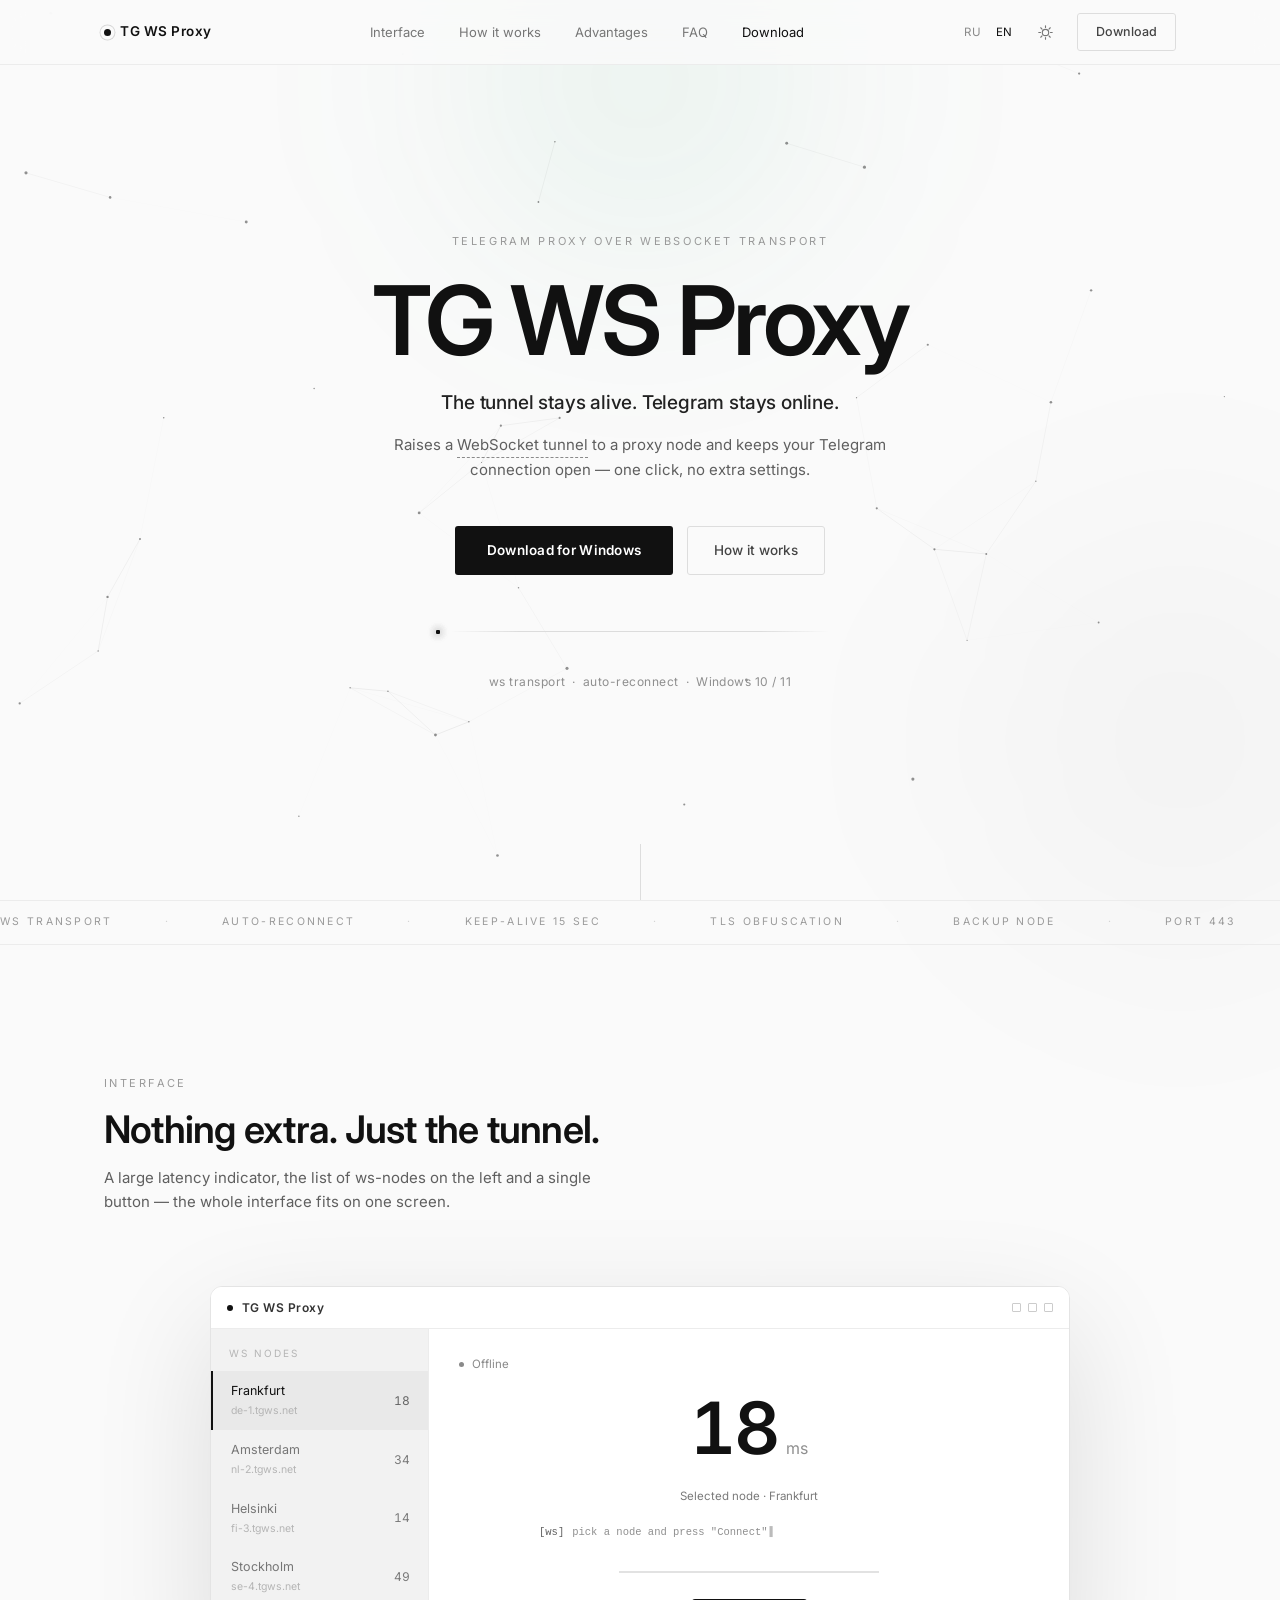
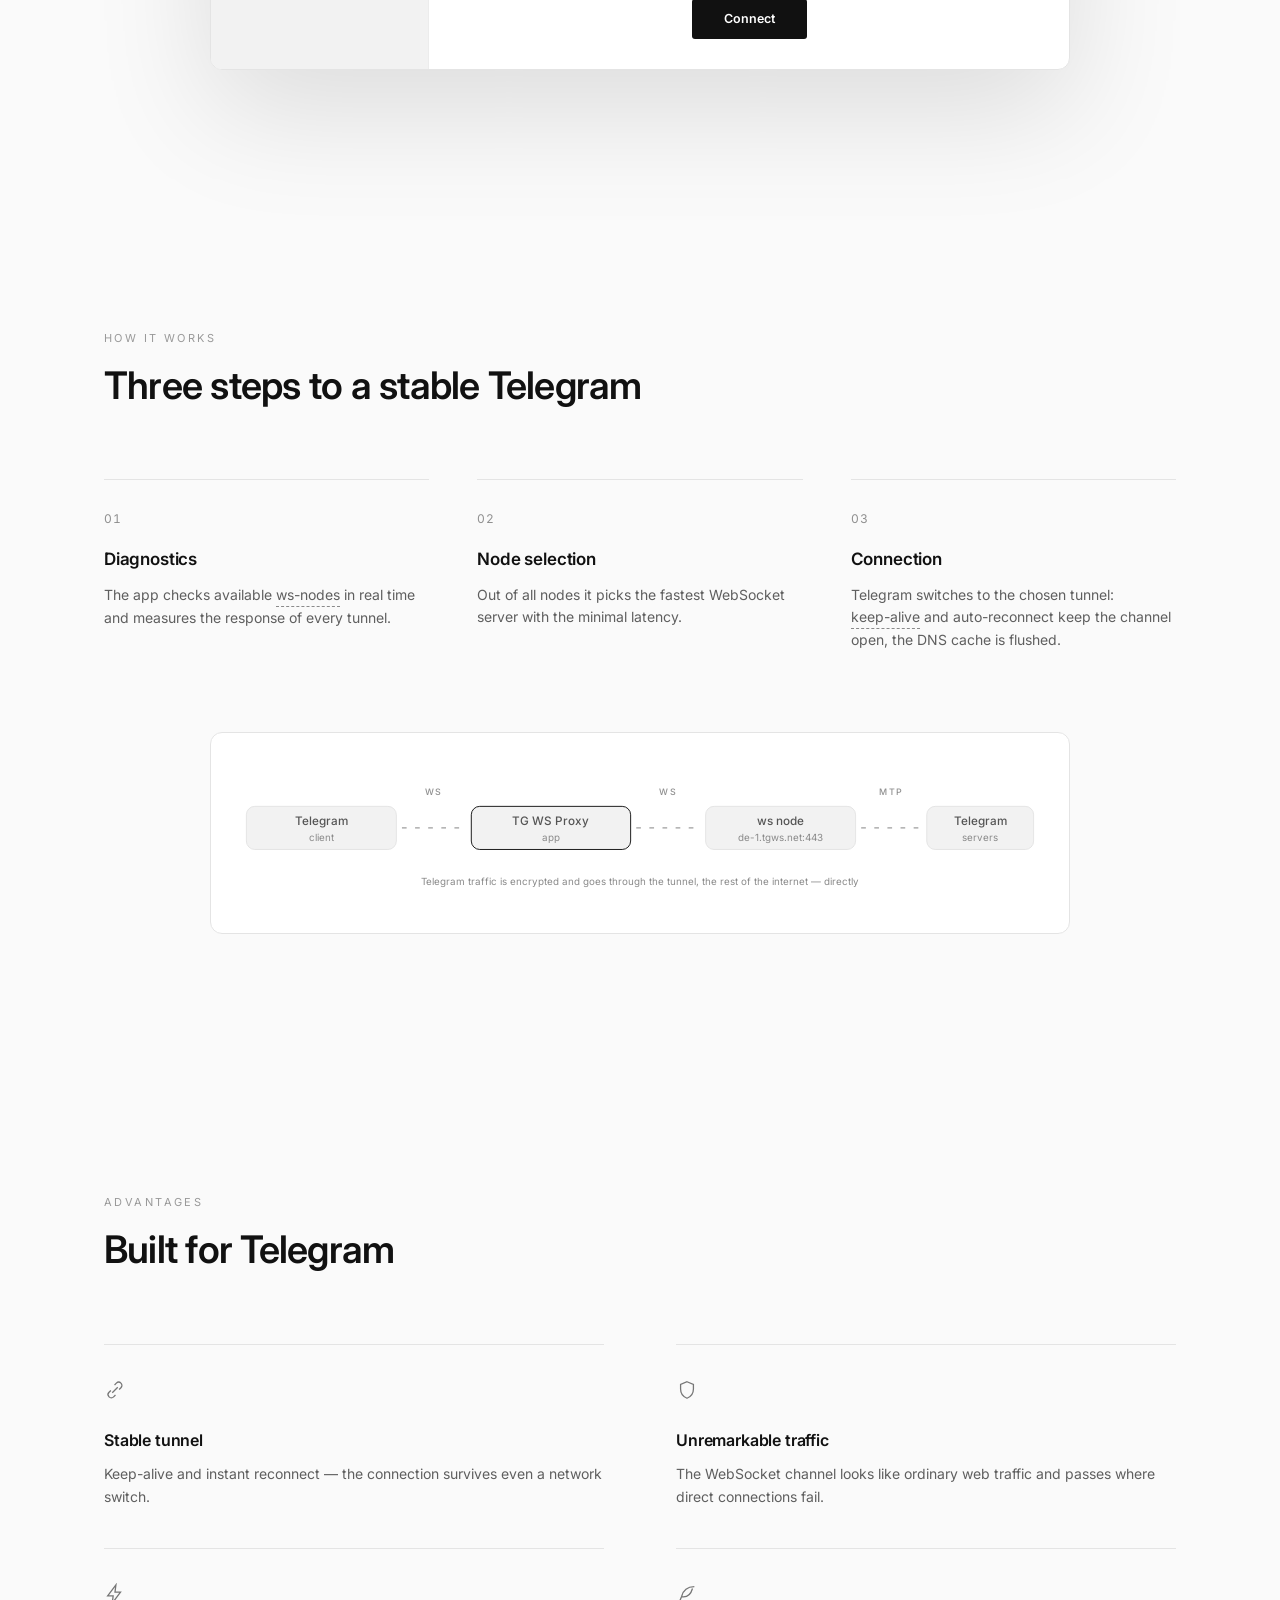
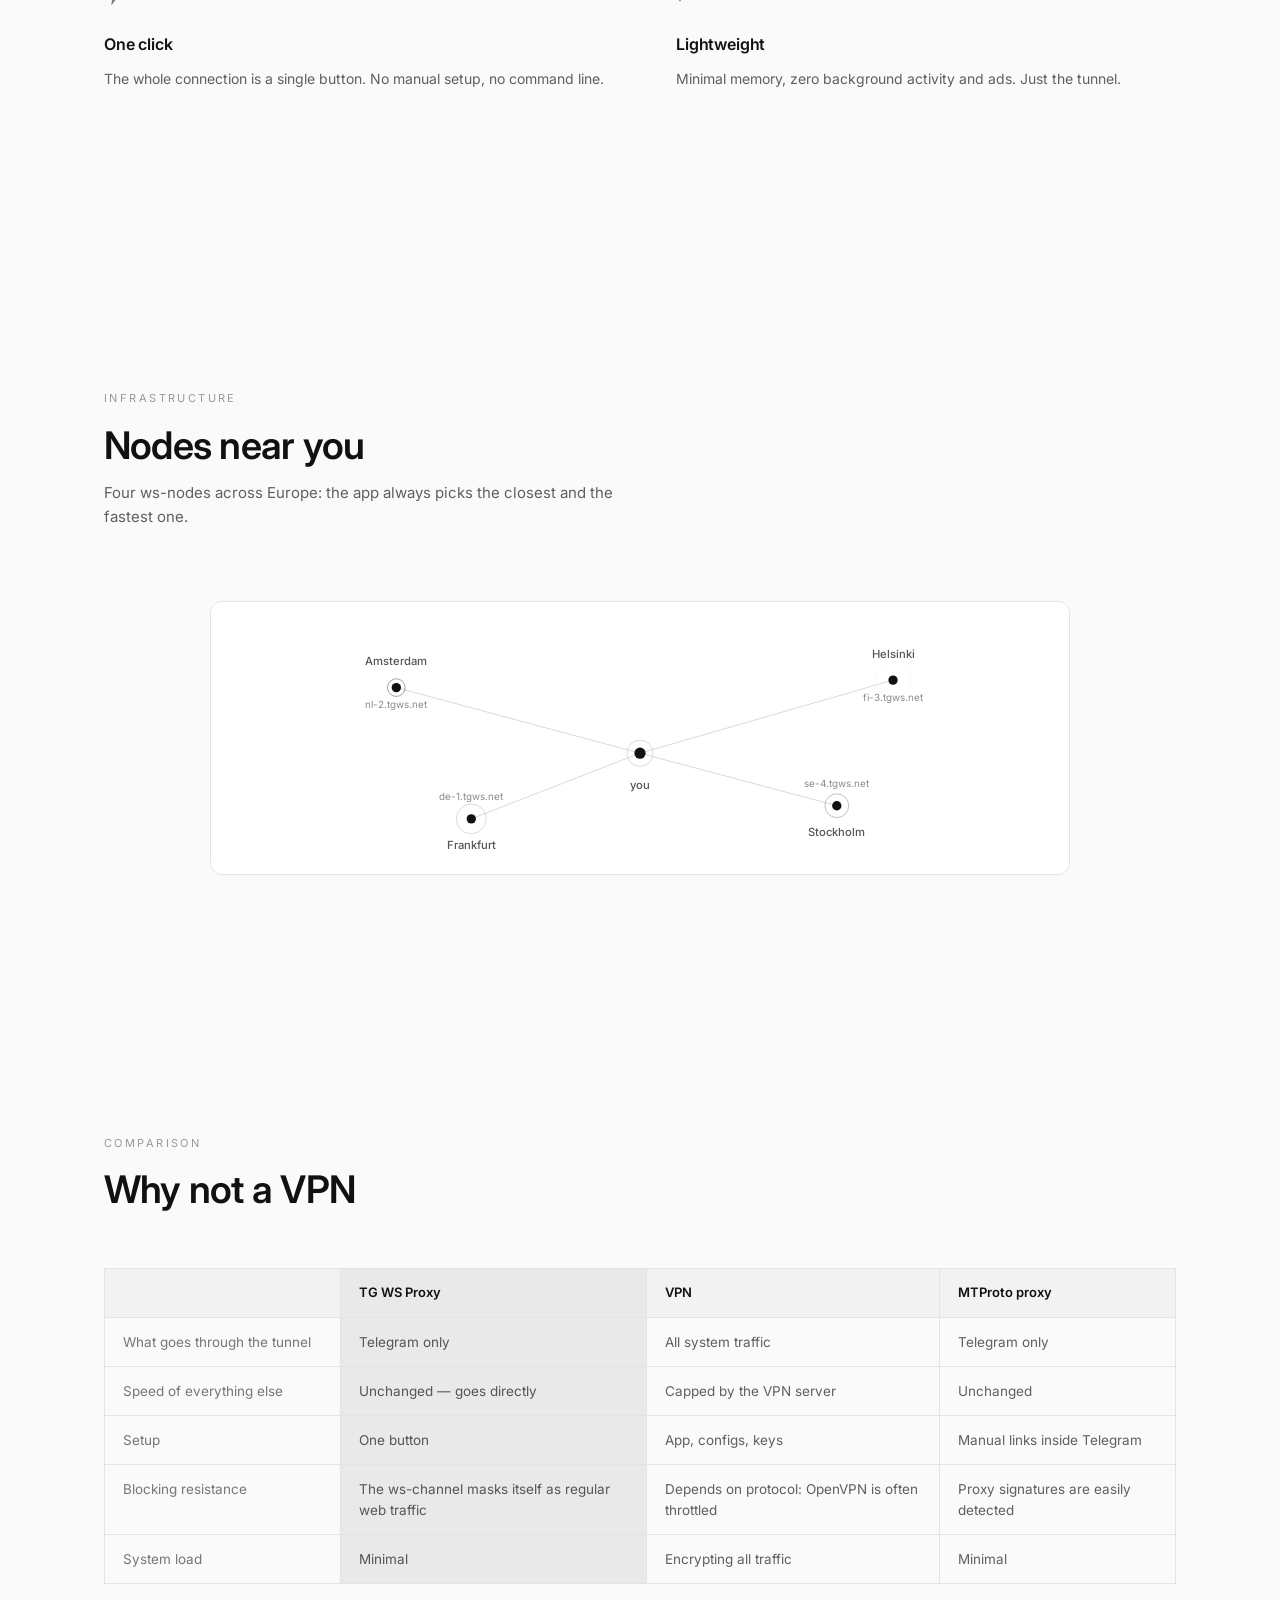
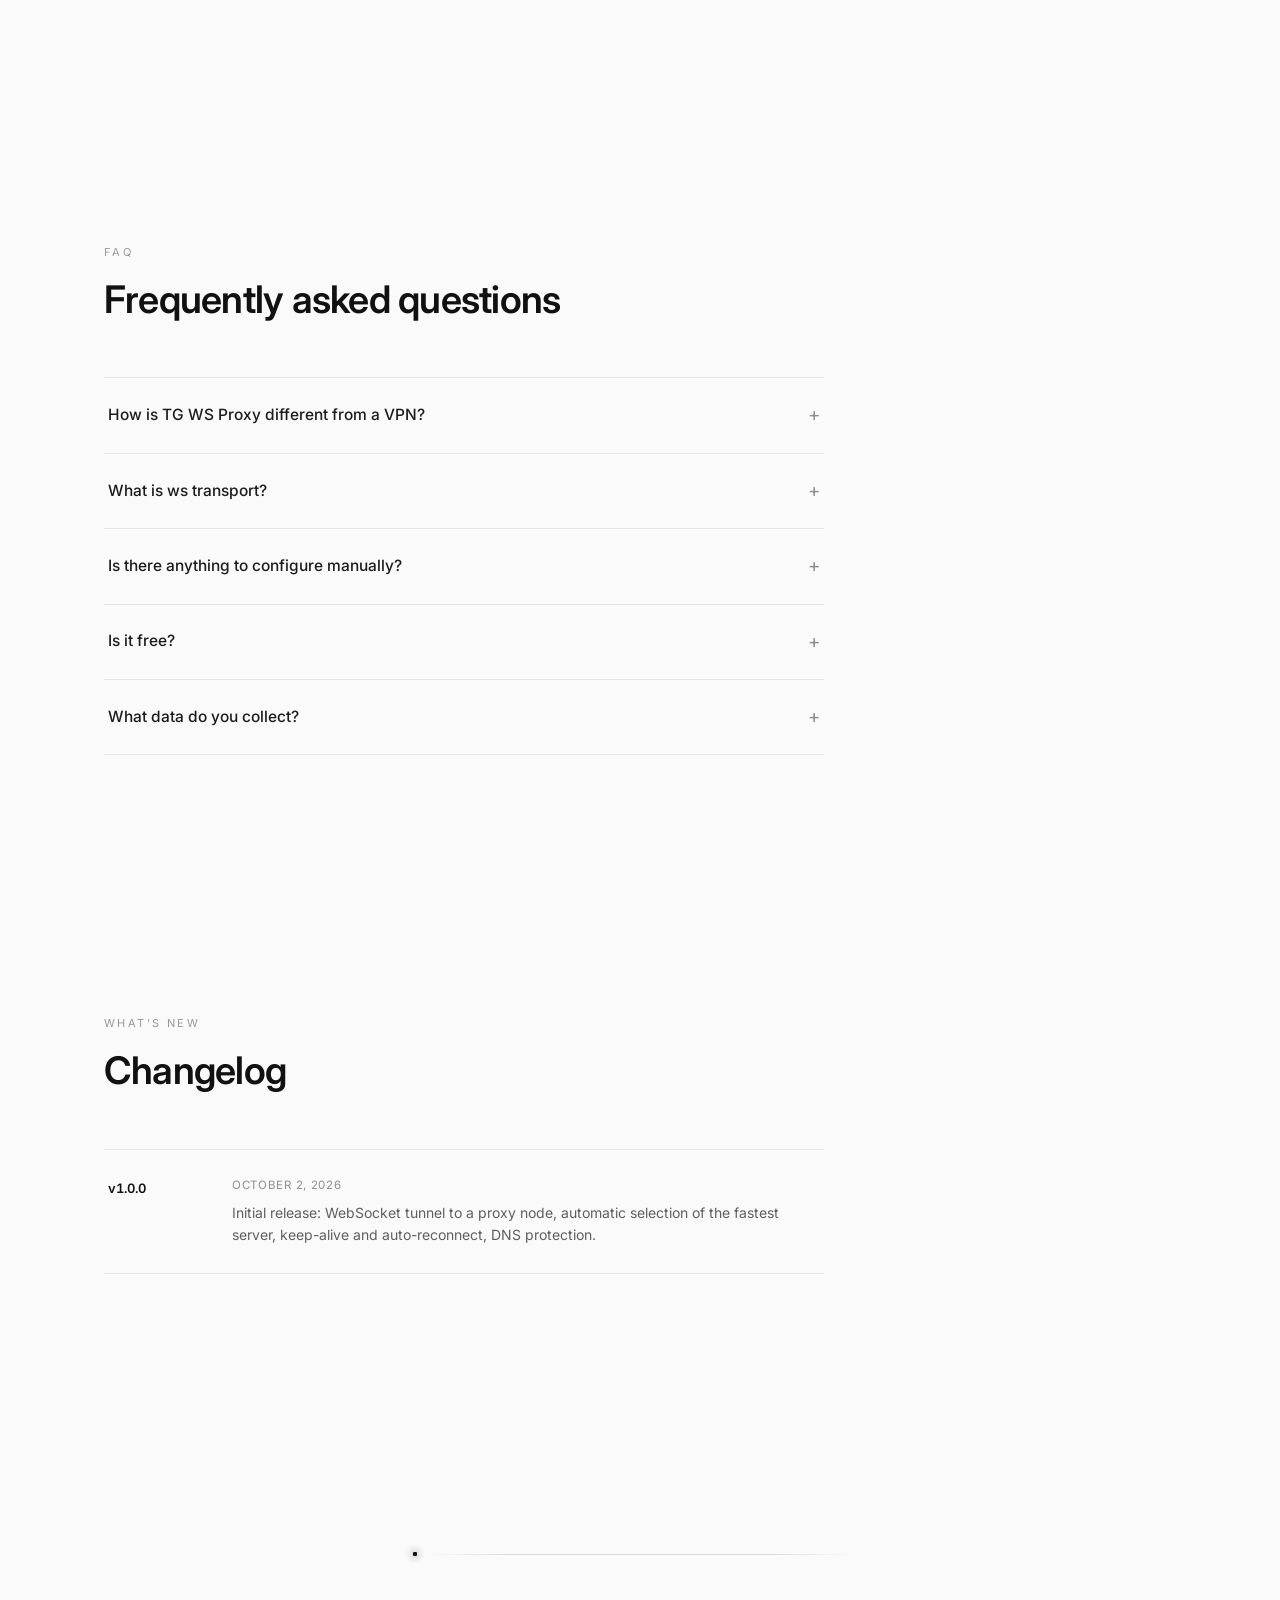
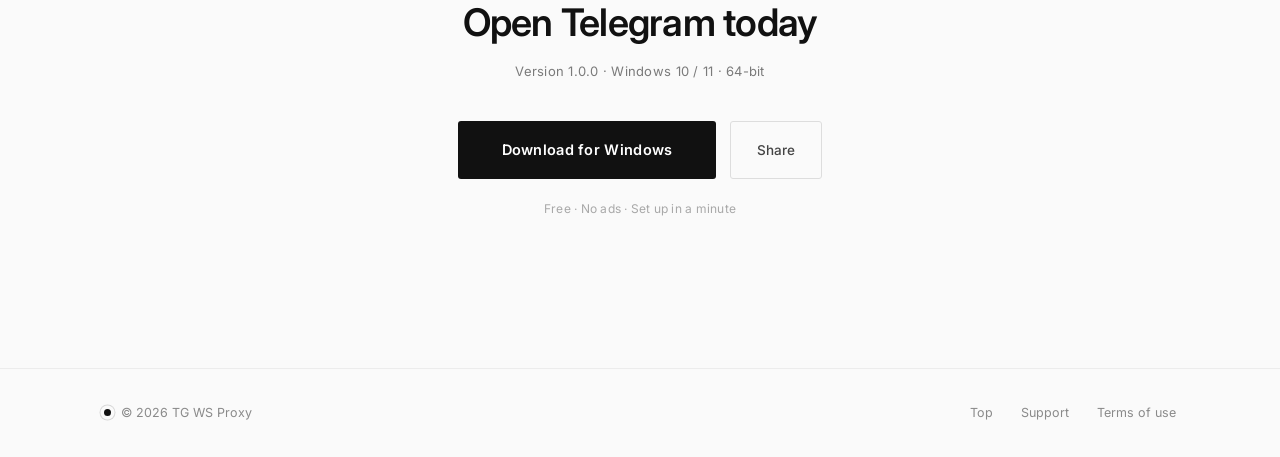
==== en/index.html @ f6039510 "SEO: верификация Яндекса (yandex-verification)" ====
<!doctype html>
<html lang="en" data-sw="../sw.js">
<head>
  <meta charset="utf-8">
  <meta name="viewport" content="width=device-width, initial-scale=1">
  <title>TG WS Proxy — Telegram over a WebSocket tunnel</title>
  <meta name="description" content="TG WS Proxy connects Telegram through a fast WebSocket tunnel: auto-reconnect, TLS obfuscation, no logs, no ads. Free. Windows 10/11.">
  <meta name="robots" content="index, follow, max-image-preview:large">
  <meta name="theme-color" content="#000000">
  <meta name="color-scheme" content="dark">
  <!-- Search-engine verification: paste codes from each webmaster console, then uncomment
       Yandex   https://webmaster.yandex.ru
       Google   https://search.google.com/search-console
       Bing     https://www.bing.com/webmasters
       Mail.ru  https://webmaster.mail.ru
       Baidu    https://ziyuan.baidu.com
       Naver    https://searchadvisor.naver.com -->
  <meta name="yandex-verification" content="8bb18a4600611eff">
  <!-- <meta name="google-site-verification" content="GOOGLE_CODE"> -->
  <!-- <meta name="msvalidate.01" content="BING_CODE"> -->
  <!-- <meta name="mailru-verification" content="MAILRU_CODE"> -->
  <!-- <meta name="baidu-site-verification" content="BAIDU_CODE"> -->
  <!-- <meta name="naver-site-verification" content="NAVER_CODE"> -->
  <!-- GitHub repo like "user/repo" for the live version badge -->
  <meta name="tgws:repo" content="">

  <link rel="canonical" href="https://vehrbyzzzz.github.io/tg-ws-proxy-site/en/">
  <link rel="alternate" hreflang="ru" href="https://vehrbyzzzz.github.io/tg-ws-proxy-site/">
  <link rel="alternate" hreflang="en" href="https://vehrbyzzzz.github.io/tg-ws-proxy-site/en/">
  <link rel="alternate" hreflang="x-default" href="https://vehrbyzzzz.github.io/tg-ws-proxy-site/">
  <meta property="og:url" content="https://vehrbyzzzz.github.io/tg-ws-proxy-site/en/">
  <meta property="og:image" content="https://vehrbyzzzz.github.io/tg-ws-proxy-site/og-image.png">

  <meta property="og:type" content="website">
  <meta property="og:site_name" content="TG WS Proxy">
  <meta property="og:title" content="TG WS Proxy — Telegram over a WebSocket tunnel">
  <meta property="og:description" content="Raises a WebSocket tunnel to a proxy node and keeps your Telegram connection open — one click, no settings.">
  <meta property="og:image" content="../og-image.png">
  <meta property="og:locale" content="en_US">
  <meta name="twitter:card" content="summary_large_image">
  <meta name="twitter:title" content="TG WS Proxy — Telegram over a WebSocket tunnel">
  <meta name="twitter:description" content="Stable access to Telegram over a ws-tunnel. One click, Windows 10/11.">
  <meta name="twitter:image" content="../og-image.png">
  <link rel="manifest" href="../manifest.webmanifest">

  <script>
  try {
    var t = localStorage.getItem('tgws-theme');
    if (t === 'light' || (!t && matchMedia('(prefers-color-scheme: light)').matches)) {
      document.documentElement.dataset.theme = 'light';
      document.querySelector('meta[name="theme-color"]').setAttribute('content', '#fafafa');
    }
  } catch (e) {}
  </script>

  <script type="application/ld+json">
  {
    "@context": "https://schema.org",
    "@type": "SoftwareApplication",
    "name": "TG WS Proxy",
    "operatingSystem": "Windows 10, Windows 11",
    "applicationCategory": "SecurityApplication",
    "softwareVersion": "1.0.0",
    "description": "Connects Telegram through a fast WebSocket tunnel and keeps the connection open. One click, no setup, no ads.",
    "offers": { "@type": "Offer", "price": "0", "priceCurrency": "USD" }
  }
  </script>

  <link rel="icon" type="image/svg+xml" href="../favicon.svg">
  <link rel="icon" type="image/png" sizes="32x32" href="../favicon-32.png">
  <link rel="apple-touch-icon" href="../apple-touch-icon.png">
  <link rel="preconnect" href="https://fonts.googleapis.com">
  <link rel="preconnect" href="https://fonts.gstatic.com" crossorigin>
  <link href="https://fonts.googleapis.com/css2?family=Inter:wght@400;500;600&display=swap" rel="stylesheet">
  <link rel="stylesheet" href="../styles.css">
</head>
<body>

  <a class="skip" href="#main">Skip to content</a>

  <div class="glow glow-a" aria-hidden="true"></div>
  <div class="glow glow-b" aria-hidden="true"></div>
  <canvas class="bg-canvas" id="bg" aria-hidden="true"></canvas>

  <nav class="nav">
    <div class="container nav-inner">
      <a class="logo" href="#top">
        <span class="logo-dot"></span>
        <span>TG WS Proxy</span>
      </a>
      <div class="nav-links">
        <a href="#demo">Interface</a>
        <a href="#how">How it works</a>
        <a href="#features">Advantages</a>
        <a href="#faq">FAQ</a>
        <a href="#download">Download</a>
      </div>
      <div class="nav-tools">
        <div class="lang">
          <a href="../">RU</a>
          <a href="./" class="active" aria-current="true">EN</a>
        </div>
        <button class="theme-toggle" id="themeToggle" type="button" aria-label="Toggle theme" title="Toggle theme">
          <svg class="icon-sun" width="17" height="17" viewBox="0 0 24 24" fill="none" stroke="currentColor" stroke-width="1.6" stroke-linecap="round">
            <circle cx="12" cy="12" r="4.5"/><path d="M12 2.5v2.5M12 19v2.5M2.5 12H5M19 12h2.5M5.3 5.3l1.8 1.8M16.9 16.9l1.8 1.8M18.7 5.3l-1.8 1.8M7.1 16.9l-1.8 1.8"/>
          </svg>
          <svg class="icon-moon" width="17" height="17" viewBox="0 0 24 24" fill="none" stroke="currentColor" stroke-width="1.6" stroke-linecap="round" stroke-linejoin="round">
            <path d="M20 14.5A8.5 8.5 0 0 1 9.5 4 8.5 8.5 0 1 0 20 14.5z"/>
          </svg>
        </button>
        <a class="btn-ghost nav-cta" href="#download">Download</a>
      </div>
    </div>
  </nav>

  <header class="hero" id="top">
    <div class="container">
      <p class="overline">Telegram proxy over WebSocket transport</p>
      <h1>TG WS Proxy</h1>
      <p class="slogan">The tunnel stays alive. Telegram stays online.</p>
      <p class="hero-sub">Raises a <span class="term" tabindex="0" data-tip="A persistent connection over WebSocket — a regular web protocol: the traffic is indistinguishable from visiting websites.">WebSocket tunnel</span> to a proxy node and keeps your Telegram connection open — one click, no extra settings.</p>
      <div class="hero-actions">
        <a class="btn-primary" href="#download">Download for Windows</a>
        <a class="btn-ghost" href="#how">How it works</a>
      </div>
      <span class="tunnel" aria-hidden="true"><i></i><i></i><i></i></span>
      <p class="hero-meta">ws transport&nbsp;&nbsp;·&nbsp;&nbsp;auto-reconnect&nbsp;&nbsp;·&nbsp;&nbsp;Windows 10 / 11</p>
    </div>
    <span class="scroll-cue" aria-hidden="true"></span>
  </header>

  <main id="main">

  <div class="ticker" aria-hidden="true">
    <div class="ticker-track">
      <div class="ticker-group">
        <span>WS TRANSPORT</span><span>AUTO-RECONNECT</span><span>KEEP-ALIVE 15 SEC</span><span>TLS OBFUSCATION</span><span>BACKUP NODE</span><span>PORT 443</span><span>NO LOGS</span><span>NO ADS</span>
      </div>
      <div class="ticker-group">
        <span>WS TRANSPORT</span><span>AUTO-RECONNECT</span><span>KEEP-ALIVE 15 SEC</span><span>TLS OBFUSCATION</span><span>BACKUP NODE</span><span>PORT 443</span><span>NO LOGS</span><span>NO ADS</span>
      </div>
    </div>
  </div>

  <section class="section" id="demo">
    <div class="container">
      <p class="kicker reveal">Interface</p>
      <h2 class="reveal">Nothing extra. Just the tunnel.</h2>
      <p class="section-sub reveal">A large latency indicator, the list of ws-nodes on the left and a single button — the whole interface fits on one screen.</p>

      <div class="mock reveal" id="mock">
        <div class="mock-tb">
          <span class="mock-dot"></span>
          <span class="mock-name">TG WS Proxy</span>
          <span class="mock-win" aria-hidden="true"><i></i><i></i><i></i></span>
        </div>
        <div class="mock-body">
          <div class="mock-side">
            <div class="mock-label">ws nodes</div>
            <div class="mock-row active" data-node="Frankfurt" tabindex="0"><span>Frankfurt<small>de-1.tgws.net</small></span><b>21</b></div>
            <div class="mock-row" data-node="Amsterdam" tabindex="0"><span>Amsterdam<small>nl-2.tgws.net</small></span><b>33</b></div>
            <div class="mock-row" data-node="Helsinki" tabindex="0"><span>Helsinki<small>fi-3.tgws.net</small></span><b>14</b></div>
            <div class="mock-row" data-node="Stockholm" tabindex="0"><span>Stockholm<small>se-4.tgws.net</small></span><b>47</b></div>
          </div>
          <div class="mock-main">
            <div class="mock-status offline" id="mockStatus" data-online="Connected" data-offline="Offline" data-connecting="Connecting…"><span class="dot"></span><span id="mockStatusText">Offline</span></div>
            <div class="mock-num"><span id="mockNum">—</span><em>ms</em></div>
            <div class="mock-sub" id="mockSub">Selected node · Frankfurt</div>
            <div class="mock-log" id="mockLog"><i class="ws">[ws]</i><span>pick a node and press "Connect"</span></div>
            <div class="mock-progress"><i id="mockFill"></i></div>
            <div class="mock-btn" id="mockBtn" role="button" tabindex="0" data-connect="Connect" data-connecting="Connecting…" data-disconnect="Disconnect">Connect</div>
          </div>
        </div>
      </div>
    </div>
  </section>

  <section class="section" id="how">
    <div class="container">
      <p class="kicker reveal">How it works</p>
      <h2 class="reveal">Three steps to a stable Telegram</h2>
      <div class="steps">
        <div class="step reveal">
          <span class="step-num">01</span>
          <h3>Diagnostics</h3>
          <p>The app checks available <span class="term" tabindex="0" data-tip="Proxy servers the app connects to over WebSocket.">ws-nodes</span> in real time and measures the response of every tunnel.</p>
        </div>
        <div class="step reveal">
          <span class="step-num">02</span>
          <h3>Node selection</h3>
          <p>Out of all nodes it picks the fastest WebSocket server with the minimal latency.</p>
        </div>
        <div class="step reveal">
          <span class="step-num">03</span>
          <h3>Connection</h3>
          <p>Telegram switches to the chosen tunnel: <span class="term" tabindex="0" data-tip="Periodic service packets that keep the connection from closing while idle.">keep-alive</span> and auto-reconnect keep the channel open, the DNS cache is flushed.</p>
        </div>
      </div>

      <div class="scheme reveal" role="img" aria-label="Scheme: Telegram goes through the app and a ws-tunnel to Telegram servers">
        <svg viewBox="0 0 860 150" fill="none" xmlns="http://www.w3.org/2000/svg">
          <rect class="box" x="10" y="42" width="160" height="46" rx="9"/>
          <text x="90" y="62" text-anchor="middle">Telegram</text>
          <text class="sub" x="90" y="79" text-anchor="middle">client</text>
          <rect class="box box-us" x="250" y="42" width="170" height="46" rx="9"/>
          <text x="335" y="62" text-anchor="middle">TG WS Proxy</text>
          <text class="sub" x="335" y="79" text-anchor="middle">app</text>
          <rect class="box" x="500" y="42" width="160" height="46" rx="9"/>
          <text x="580" y="62" text-anchor="middle">ws node</text>
          <text class="sub" x="580" y="79" text-anchor="middle">de-1.tgws.net:443</text>
          <rect class="box" x="736" y="42" width="114" height="46" rx="9"/>
          <text x="793" y="62" text-anchor="middle">Telegram</text>
          <text class="sub" x="793" y="79" text-anchor="middle">servers</text>
          <line class="flow" x1="176" y1="65" x2="244" y2="65"/>
          <line class="flow" x1="426" y1="65" x2="494" y2="65"/>
          <line class="flow" x1="666" y1="65" x2="730" y2="65"/>
          <text class="lbl" x="210" y="30" text-anchor="middle">ws</text>
          <text class="lbl" x="460" y="30" text-anchor="middle">ws</text>
          <text class="lbl" x="698" y="30" text-anchor="middle">mtp</text>
          <text class="sub" x="430" y="126" text-anchor="middle">Telegram traffic is encrypted and goes through the tunnel, the rest of the internet — directly</text>
        </svg>
      </div>
    </div>
  </section>

  <section class="section" id="features">
    <div class="container">
      <p class="kicker reveal">Advantages</p>
      <h2 class="reveal">Built for Telegram</h2>
      <div class="features">
        <div class="feature reveal">
          <svg width="22" height="22" viewBox="0 0 24 24" fill="none" stroke="currentColor" stroke-width="1.4">
            <path d="M9 15l6-6M7.5 12.5l-2 2a3.5 3.5 0 0 0 5 5l2-2M16.5 11.5l2-2a3.5 3.5 0 0 0-5-5l-2 2"/>
          </svg>
          <h3>Stable tunnel</h3>
          <p>Keep-alive and instant reconnect — the connection survives even a network switch.</p>
        </div>
        <div class="feature reveal">
          <svg width="22" height="22" viewBox="0 0 24 24" fill="none" stroke="currentColor" stroke-width="1.4">
            <path d="M12 3l7 3v5c0 4.5-3 8.5-7 10-4-1.5-7-5.5-7-10V6l7-3z"/>
          </svg>
          <h3>Unremarkable traffic</h3>
          <p>The WebSocket channel looks like ordinary web traffic and passes where direct connections fail.</p>
        </div>
        <div class="feature reveal">
          <svg width="22" height="22" viewBox="0 0 24 24" fill="none" stroke="currentColor" stroke-width="1.4">
            <path d="M13 2 4 14h6l-1 8 9-12h-6l1-8z"/>
          </svg>
          <h3>One click</h3>
          <p>The whole connection is a single button. No manual setup, no command line.</p>
        </div>
        <div class="feature reveal">
          <svg width="22" height="22" viewBox="0 0 24 24" fill="none" stroke="currentColor" stroke-width="1.4">
            <path d="M20 4c-6 0-12 3-14 11l-2 5M6 15c6 1 10-2 12-9"/>
          </svg>
          <h3>Lightweight</h3>
          <p>Minimal memory, zero background activity and ads. Just the tunnel.</p>
        </div>
      </div>
    </div>
  </section>

  <section class="section" id="map">
    <div class="container">
      <p class="kicker reveal">Infrastructure</p>
      <h2 class="reveal">Nodes near you</h2>
      <p class="section-sub reveal">Four ws-nodes across Europe: the app always picks the closest and the fastest one.</p>

      <div class="map-panel reveal" role="img" aria-label="Network scheme: you in the center, surrounded by four nodes in Frankfurt, Amsterdam, Helsinki and Stockholm">
        <svg viewBox="0 0 860 260" fill="none" xmlns="http://www.w3.org/2000/svg">
          <line class="link" x1="430" y1="140" x2="170" y2="70"/>
          <line class="link" x1="430" y1="140" x2="700" y2="62"/>
          <line class="link" x1="430" y1="140" x2="250" y2="210"/>
          <line class="link" x1="430" y1="140" x2="640" y2="196"/>

          <circle class="pulse" cx="170" cy="70" r="8">
            <animate attributeName="r" values="7;20" dur="2.6s" repeatCount="indefinite"/>
            <animate attributeName="opacity" values=".5;0" dur="2.6s" repeatCount="indefinite"/>
          </circle>
          <circle class="node" cx="170" cy="70" r="5"/>
          <circle class="pulse" cx="700" cy="62" r="8">
            <animate attributeName="r" values="7;20" dur="2.6s" begin=".65s" repeatCount="indefinite"/>
            <animate attributeName="opacity" values=".5;0" dur="2.6s" begin=".65s" repeatCount="indefinite"/>
          </circle>
          <circle class="node" cx="700" cy="62" r="5"/>
          <circle class="pulse" cx="250" cy="210" r="8">
            <animate attributeName="r" values="7;20" dur="2.6s" begin="1.3s" repeatCount="indefinite"/>
            <animate attributeName="opacity" values=".5;0" dur="2.6s" begin="1.3s" repeatCount="indefinite"/>
          </circle>
          <circle class="node" cx="250" cy="210" r="5"/>
          <circle class="pulse" cx="640" cy="196" r="8">
            <animate attributeName="r" values="7;20" dur="2.6s" begin="1.95s" repeatCount="indefinite"/>
            <animate attributeName="opacity" values=".5;0" dur="2.6s" begin="1.95s" repeatCount="indefinite"/>
          </circle>
          <circle class="node" cx="640" cy="196" r="5"/>

          <circle class="ring" cx="430" cy="140" r="14"/>
          <circle class="hub" cx="430" cy="140" r="6"/>

          <text x="170" y="46" text-anchor="middle">Amsterdam</text>
          <text class="sub" x="170" y="92" text-anchor="middle">nl-2.tgws.net</text>
          <text x="700" y="38" text-anchor="middle">Helsinki</text>
          <text class="sub" x="700" y="84" text-anchor="middle">fi-3.tgws.net</text>
          <text x="250" y="242" text-anchor="middle">Frankfurt</text>
          <text class="sub" x="250" y="196" text-anchor="middle" transform="translate(0,-6)">de-1.tgws.net</text>
          <text x="640" y="228" text-anchor="middle">Stockholm</text>
          <text class="sub" x="640" y="182" text-anchor="middle" transform="translate(0,-6)">se-4.tgws.net</text>

          <text x="430" y="178" text-anchor="middle">you</text>
        </svg>
      </div>
    </div>
  </section>

  <section class="section" id="compare">
    <div class="container">
      <p class="kicker reveal">Comparison</p>
      <h2 class="reveal">Why not a VPN</h2>
      <div class="compare reveal">
        <table>
          <thead>
            <tr>
              <th></th>
              <th class="col-us">TG WS Proxy</th>
              <th>VPN</th>
              <th>MTProto proxy</th>
            </tr>
          </thead>
          <tbody>
            <tr>
              <td>What goes through the tunnel</td>
              <td class="col-us">Telegram only</td>
              <td>All system traffic</td>
              <td>Telegram only</td>
            </tr>
            <tr>
              <td>Speed of everything else</td>
              <td class="col-us">Unchanged — goes directly</td>
              <td>Capped by the VPN server</td>
              <td>Unchanged</td>
            </tr>
            <tr>
              <td>Setup</td>
              <td class="col-us">One button</td>
              <td>App, configs, keys</td>
              <td>Manual links inside Telegram</td>
            </tr>
            <tr>
              <td>Blocking resistance</td>
              <td class="col-us">The ws-channel masks itself as regular web traffic</td>
              <td>Depends on protocol: OpenVPN is often throttled</td>
              <td>Proxy signatures are easily detected</td>
            </tr>
            <tr>
              <td>System load</td>
              <td class="col-us">Minimal</td>
              <td>Encrypting all traffic</td>
              <td>Minimal</td>
            </tr>
          </tbody>
        </table>
      </div>
    </div>
  </section>

  <section class="section" id="faq">
    <div class="container">
      <p class="kicker reveal">FAQ</p>
      <h2 class="reveal">Frequently asked questions</h2>
      <div class="faq-list reveal">
        <details class="faq-item">
          <summary>How is TG WS Proxy different from a VPN?</summary>
          <p>Only Telegram traffic is proxied — everything else goes directly. That makes it faster, lighter on the system and it needs no administrator rights.</p>
        </details>
        <details class="faq-item">
          <summary>What is ws transport?</summary>
          <p>Telegram talks to the proxy over WebSocket — the same protocol ordinary websites use. The channel is hard to tell apart from web traffic, so it works where direct connections break.</p>
        </details>
        <details class="faq-item">
          <summary>Is there anything to configure manually?</summary>
          <p>No. The app checks the ws-nodes itself, picks the fastest tunnel and connects with a single button.</p>
        </details>
        <details class="faq-item">
          <summary>Is it free?</summary>
          <p>Yes. Version 1.0.0 is completely free — no ads, no subscriptions, no traffic limits.</p>
        </details>
        <details class="faq-item">
          <summary>What data do you collect?</summary>
          <p>None. The servers keep no request logs, and all settings are stored only on your computer.</p>
        </details>
      </div>
    </div>
  </section>

  <section class="section" id="changelog">
    <div class="container">
      <p class="kicker reveal">What's new</p>
      <h2 class="reveal">Changelog</h2>
      <div class="changelog reveal">
        <div class="cl-item">
          <div class="cl-ver">v1.0.0</div>
          <div class="cl-body">
            <div class="cl-date">October 2, 2026</div>
            <p>Initial release: WebSocket tunnel to a proxy node, automatic selection of the fastest server, keep-alive and auto-reconnect, DNS protection.</p>
          </div>
        </div>
      </div>
    </div>
  </section>

  <section class="section download" id="download">
    <div class="container">
      <span class="tunnel tunnel-dl" aria-hidden="true"><i></i><i></i><i></i></span>
      <h2 class="reveal">Open Telegram today</h2>
      <p class="dl-meta reveal" id="dlMeta">Version 1.0.0 · Windows 10 / 11 · 64-bit</p>
      <!-- TODO: replace href with the link to your .exe release -->
      <div class="dl-actions reveal">
        <a class="btn-primary btn-big" href="#" download>Download for Windows</a>
        <button class="btn-ghost btn-big" id="shareBtn" type="button">Share</button>
      </div>
      <p class="dl-note reveal">Free · No ads · Set up in a minute</p>
    </div>
  </section>

  </main>

  <footer class="footer">
    <div class="container footer-inner">
      <span class="footer-brand"><span class="logo-dot"></span>© 2026 TG WS Proxy</span>
      <div class="footer-links">
        <a href="#top">Top</a>
        <a href="../support.html">Support</a>
        <a href="../terms.html">Terms of use</a>
      </div>
    </div>
  </footer>

  <a class="mobile-cta" id="mobileCta" href="#download">Download TG WS Proxy</a>

  <button class="to-top" id="toTop" type="button" aria-label="Back to top">
    <svg width="16" height="16" viewBox="0 0 24 24" fill="none" stroke="currentColor" stroke-width="1.6" stroke-linecap="round" stroke-linejoin="round">
      <path d="M12 19V5M5 12l7-7 7 7"/>
    </svg>
  </button>

  <script src="../app.js"></script>
</body>
</html>
---- styles.css ----
/* TG WS Proxy — сайт. Минимализм, тёмная и светлая темы. */

:root {
  --bg: #000000;
  --panel: #0a0a0a;
  --panel-2: #111111;
  --mock-bg: #050505;
  --line: #1a1a1a;
  --line-soft: #141414;
  --border: #1e1e1e;

  --text: #ffffff;
  --text-2: #a3a3a3;
  --text-3: #8a8a8a;
  --text-4: #5c5c5c;
  --text-5: #444444;
  --muted: #9a9a9a;
  --faint: #666666;
  --dim: #565656;
  --soft: #6d6d6d;
  --ghost: #cccccc;
  --bright: #e8e8e8;
  --name: #dcdcdc;
  --num: #b9b9b9;
  --tiny: #3f3f3f;
  --tick: #4d4d4d;
  --tick-dot: #262626;
  --faq-q: #eaeaea;

  --btn-bg: #ffffff;
  --btn-bg-hover: #dedede;
  --btn-text: #000000;
  --btn-border: #242424;
  --btn-border-hover: #3d3d3d;
  --btn-glow: rgba(255, 255, 255, .13);

  --accent: #3ecf8e;
  --accent-soft: rgba(62, 207, 142, .35);

  --nav-bg: rgba(0, 0, 0, .72);
  --ring: #303030;
  --win-border: #3a3a3a;
  --cue: #2a2a2a;
  --tunnel: #2c2c2c;
  --packet: #ffffff;
  --packet-glow: rgba(255, 255, 255, .9);
  --log-cursor: #3a3a3a;

  --glow-green: rgba(62, 207, 142, .07);
  --glow-white: rgba(255, 255, 255, .045);
  --mock-shadow: 0 40px 120px rgba(0, 0, 0, .55);
  --cta-shadow: 0 10px 30px rgba(0, 0, 0, .35);

  --scroll: #1f1f1f;
  --scroll-hover: #333333;

  --sel-bg: #ffffff;
  --sel-text: #000000;

  --font: "Inter", "Segoe UI", system-ui, -apple-system, sans-serif;
}

html[data-theme="light"] {
  --bg: #fafafa;
  --panel: #f2f2f2;
  --panel-2: #e9e9e9;
  --mock-bg: #ffffff;
  --line: #e2e2e2;
  --line-soft: #ececec;
  --border: #e4e4e4;

  --text: #111111;
  --text-2: #555555;
  --text-3: #5f5f5f;
  --text-4: #8a8a8a;
  --text-5: #a8a8a8;
  --muted: #767676;
  --faint: #999999;
  --dim: #8f8f8f;
  --soft: #7a7a7a;
  --ghost: #444444;
  --bright: #222222;
  --name: #333333;
  --num: #666666;
  --tiny: #b5b5b5;
  --tick: #9a9a9a;
  --tick-dot: #d2d2d2;
  --faq-q: #1c1c1c;

  --btn-bg: #111111;
  --btn-bg-hover: #333333;
  --btn-text: #ffffff;
  --btn-border: #dddddd;
  --btn-border-hover: #bbbbbb;
  --btn-glow: rgba(0, 0, 0, .18);

  --accent: #1f9d64;
  --accent-soft: rgba(31, 157, 100, .3);

  --nav-bg: rgba(250, 250, 250, .8);
  --ring: #d8d8d8;
  --win-border: #cccccc;
  --cue: #dddddd;
  --tunnel: #dcdcdc;
  --packet: #111111;
  --packet-glow: rgba(0, 0, 0, .45);
  --log-cursor: #bbbbbb;

  --glow-green: rgba(31, 157, 100, .09);
  --glow-white: rgba(0, 0, 0, .035);
  --mock-shadow: 0 40px 120px rgba(0, 0, 0, .12);
  --cta-shadow: 0 10px 30px rgba(0, 0, 0, .18);

  --scroll: #d9d9d9;
  --scroll-hover: #bbbbbb;

  --sel-bg: #111111;
  --sel-text: #ffffff;
}

* { margin: 0; padding: 0; box-sizing: border-box; }

html { scroll-behavior: smooth; }

body {
  font-family: var(--font);
  background: var(--bg);
  color: var(--text);
  font-size: 15px;
  line-height: 1.6;
  -webkit-font-smoothing: antialiased;
}

::selection { background: var(--sel-bg); color: var(--sel-text); }

a { color: inherit; text-decoration: none; }
a:focus-visible, button:focus-visible, summary:focus-visible { outline: 1px solid var(--text); outline-offset: 3px; }

.container { max-width: 1120px; margin: 0 auto; padding: 0 24px; }

/* ---------- навигация ---------- */

.nav {
  position: fixed;
  top: 0; left: 0; right: 0;
  z-index: 100;
  background: var(--nav-bg);
  backdrop-filter: blur(12px);
  -webkit-backdrop-filter: blur(12px);
  border-bottom: 1px solid var(--line-soft);
}

.nav-inner {
  height: 64px;
  display: flex;
  align-items: center;
  justify-content: space-between;
  gap: 24px;
}

.logo {
  display: flex;
  align-items: center;
  gap: 9px;
  font-size: 13.5px;
  font-weight: 600;
  letter-spacing: .04em;
}

.logo-dot {
  width: 7px; height: 7px;
  border-radius: 50%;
  background: var(--text);
  box-shadow: 0 0 0 3.5px var(--bg), 0 0 0 4.5px var(--ring);
}

.nav-links { display: flex; gap: 34px; }

.nav-links a {
  font-size: 13px;
  color: var(--muted);
  transition: color .15s;
}
.nav-links a:hover { color: var(--text); }

.nav-tools { display: flex; align-items: center; gap: 14px; }

.lang { display: flex; gap: 10px; }

.lang a {
  font-size: 11.5px;
  letter-spacing: .06em;
  color: var(--text-4);
  padding: 4px 2px;
  transition: color .15s;
}
.lang a:hover { color: var(--text); }
.lang a.active { color: var(--text); }

.theme-toggle {
  background: none;
  border: 0;
  cursor: pointer;
  color: var(--muted);
  width: 34px; height: 34px;
  display: flex;
  align-items: center;
  justify-content: center;
  border-radius: 6px;
  transition: color .15s;
  padding: 0;
}
.theme-toggle:hover { color: var(--text); }
html[data-theme="light"] .icon-moon { display: none; }
html:not([data-theme="light"]) .icon-sun { display: none; }

/* ---------- кнопки ---------- */

.btn-primary {
  display: inline-block;
  background: var(--btn-bg);
  color: var(--btn-text);
  font-size: 13.5px;
  font-weight: 600;
  letter-spacing: .02em;
  padding: 14px 32px;
  border-radius: 3px;
  transition: background .15s, transform .06s, box-shadow .35s;
}
.btn-primary:hover { background: var(--btn-bg-hover); box-shadow: 0 0 30px var(--btn-glow); }
.btn-primary:active { transform: scale(.99); }

.btn-big { padding: 17px 44px; font-size: 14.5px; }

.btn-ghost {
  display: inline-block;
  font-size: 13.5px;
  font-weight: 500;
  color: var(--ghost);
  padding: 13px 26px;
  border: 1px solid var(--btn-border);
  border-radius: 3px;
  background: none;
  font-family: inherit;
  cursor: pointer;
  transition: border-color .15s, color .15s;
}
.btn-ghost:hover { border-color: var(--btn-border-hover); color: var(--text); }

.nav-cta { padding: 8px 18px; font-size: 12.5px; }

/* ---------- hero ---------- */

.hero {
  min-height: 100vh;
  display: flex;
  align-items: center;
  justify-content: center;
  text-align: center;
  position: relative;
  padding: 64px 0 40px;
}

.overline {
  font-size: 11px;
  text-transform: uppercase;
  letter-spacing: .24em;
  color: var(--faint);
}

.hero h1 {
  margin-top: 22px;
  font-size: clamp(52px, 9vw, 96px);
  font-weight: 600;
  letter-spacing: -.035em;
  line-height: 1.02;
}

.slogan {
  margin-top: 18px;
  font-size: 19px;
  font-weight: 500;
  color: var(--bright);
  letter-spacing: -.01em;
}

.hero-sub {
  margin: 14px auto 0;
  max-width: 540px;
  font-size: 15px;
  color: var(--text-3);
}

.hero-actions {
  margin-top: 44px;
  display: flex;
  gap: 14px;
  justify-content: center;
  flex-wrap: wrap;
}

.hero-meta {
  margin-top: 40px;
  font-size: 12px;
  color: var(--dim);
  letter-spacing: .04em;
}

.scroll-cue {
  position: absolute;
  bottom: 0;
  left: 50%;
  width: 1px;
  height: 56px;
  background: var(--cue);
  transform-origin: top;
  animation: cue 2.4s ease-in-out infinite;
}

@keyframes cue {
  0%, 100% { transform: scaleY(1); opacity: .4; }
  50% { transform: scaleY(.55); opacity: 1; }
}

/* ---------- секции ---------- */

.section { padding: 130px 0; }

.kicker {
  font-size: 11px;
  text-transform: uppercase;
  letter-spacing: .22em;
  color: var(--faint);
}

.section h2 {
  margin-top: 16px;
  font-size: clamp(28px, 4vw, 38px);
  font-weight: 600;
  letter-spacing: -.02em;
  line-height: 1.15;
}

.section-sub {
  margin-top: 14px;
  max-width: 520px;
  font-size: 15px;
  color: var(--text-3);
}

/* ---------- макет приложения ---------- */

.mock {
  margin: 72px auto 0;
  width: min(860px, 100%);
  border: 1px solid var(--border);
  border-radius: 12px;
  background: var(--mock-bg);
  overflow: hidden;
  box-shadow: var(--mock-shadow);
}

.mock-tb {
  height: 42px;
  display: flex;
  align-items: center;
  padding: 0 16px;
  border-bottom: 1px solid var(--line-soft);
  background: var(--mock-bg);
}

.mock-dot {
  width: 6px; height: 6px;
  border-radius: 50%;
  background: var(--text);
}

.mock-name {
  margin-left: 9px;
  font-size: 12px;
  font-weight: 600;
  letter-spacing: .04em;
  color: var(--name);
}

.mock-win { margin-left: auto; display: flex; gap: 7px; }

.mock-win i {
  width: 9px; height: 9px;
  border: 1px solid var(--win-border);
  border-radius: 1px;
}

.mock-body { display: flex; min-height: 340px; }

.mock-side {
  flex: 0 0 218px;
  background: var(--panel);
  border-right: 1px solid var(--line-soft);
  padding: 16px 0;
}

.mock-label {
  font-size: 10px;
  text-transform: uppercase;
  letter-spacing: .2em;
  color: var(--tiny);
  padding: 0 18px 10px;
}

.mock-row {
  display: flex;
  align-items: center;
  justify-content: space-between;
  padding: 10px 18px;
  border-left: 2px solid transparent;
  font-size: 12.5px;
  color: var(--muted);
}

.mock-row small {
  display: block;
  font-size: 10.5px;
  color: var(--tiny);
  margin-top: 2px;
}

.mock-row b {
  font-weight: 400;
  font-size: 12px;
  color: var(--soft);
  font-variant-numeric: tabular-nums;
}

.mock-row.active {
  background: var(--panel-2);
  border-left-color: var(--text);
  color: var(--text);
}
.mock-row.active b { color: var(--num); }

.mock-main {
  flex: 1;
  display: flex;
  flex-direction: column;
  align-items: center;
  padding: 26px 30px 30px;
}

.mock-status {
  display: flex;
  align-items: center;
  gap: 8px;
  font-size: 11.5px;
  color: var(--accent);
  align-self: flex-start;
}

.mock-status .dot {
  width: 5px; height: 5px;
  border-radius: 50%;
  background: var(--accent);
  animation: status-pulse 2.4s ease-out infinite;
}

@keyframes status-pulse {
  0% { box-shadow: 0 0 0 0 var(--accent-soft); }
  70%, 100% { box-shadow: 0 0 0 6px rgba(0, 0, 0, 0); }
}

.mock-num {
  margin: auto 0;
  display: flex;
  align-items: baseline;
  gap: 8px;
}

.mock-num span {
  font-size: 72px;
  font-weight: 600;
  letter-spacing: -.03em;
  line-height: 1;
  font-variant-numeric: tabular-nums;
}

.mock-num em {
  font-style: normal;
  font-size: 16px;
  color: var(--dim);
}

.mock-sub { font-size: 11.5px; color: var(--soft); margin-top: 4px; }

.mock-log {
  margin-top: 20px;
  width: min(420px, 100%);
  font-family: ui-monospace, "SF Mono", "Cascadia Mono", Consolas, monospace;
  font-size: 10.5px;
  line-height: 1.5;
  color: var(--dim);
  white-space: nowrap;
  overflow: hidden;
  text-align: left;
}

.mock-log i { font-style: normal; margin-right: 8px; }
.mock-log i.ws { color: var(--text-3); }
.mock-log i.ok { color: var(--accent); }

.mock-log::after {
  content: "▌";
  margin-left: 2px;
  color: var(--log-cursor);
  animation: blink 1.15s infinite;
}

@keyframes blink {
  0%, 49% { opacity: 1; }
  50%, 100% { opacity: 0; }
}

.mock-progress {
  width: 260px;
  height: 2px;
  background: var(--line);
  margin: 30px 0 26px;
}

.mock-progress i {
  display: block;
  height: 100%;
  width: 0;
  background: var(--packet);
  transition: width 2.4s linear, opacity .6s;
}

.mock-btn {
  height: 40px;
  line-height: 40px;
  padding: 0 32px;
  background: var(--btn-bg);
  color: var(--btn-text);
  font-size: 12.5px;
  font-weight: 600;
  border-radius: 3px;
}

/* ---------- как это работает ---------- */

.steps {
  margin-top: 72px;
  display: grid;
  grid-template-columns: repeat(3, 1fr);
  gap: 48px;
}

.step { border-top: 1px solid var(--border); padding-top: 26px; }

.step-num {
  font-size: 12px;
  color: var(--dim);
  font-variant-numeric: tabular-nums;
  letter-spacing: .08em;
}

.step h3 {
  margin: 16px 0 10px;
  font-size: 17px;
  font-weight: 600;
  letter-spacing: -.01em;
}

.step p { font-size: 14px; color: var(--text-3); }

/* ---------- преимущества ---------- */

.features {
  margin-top: 72px;
  display: grid;
  grid-template-columns: repeat(2, 1fr);
  column-gap: 72px;
}

.feature {
  border-top: 1px solid var(--border);
  padding: 34px 0 40px;
  color: var(--muted);
  transition: transform .3s ease;
}

.feature:hover { transform: translateY(-3px); }
.feature svg { transition: color .3s; }
.feature:hover svg { color: var(--text); }

.feature h3 {
  margin: 20px 0 10px;
  font-size: 16px;
  font-weight: 600;
  color: var(--text);
  letter-spacing: -.01em;
}

.feature p { font-size: 14px; color: var(--text-3); }

/* ---------- changelog ---------- */

.changelog {
  margin-top: 56px;
  border-top: 1px solid var(--border);
  max-width: 720px;
}

.cl-item {
  display: flex;
  gap: 40px;
  padding: 26px 4px;
  border-bottom: 1px solid var(--border);
}

.cl-ver {
  flex: 0 0 84px;
  font-size: 13px;
  font-weight: 600;
  color: var(--text);
  font-variant-numeric: tabular-nums;
  padding-top: 2px;
}

.cl-date {
  font-size: 11.5px;
  color: var(--dim);
  letter-spacing: .06em;
  text-transform: uppercase;
  margin-bottom: 8px;
}

.cl-body p { font-size: 14px; color: var(--text-3); }

/* ---------- FAQ ---------- */

.faq-list {
  margin-top: 56px;
  border-top: 1px solid var(--border);
  max-width: 720px;
}

.faq-item { border-bottom: 1px solid var(--border); }

.faq-item summary {
  list-style: none;
  cursor: pointer;
  display: flex;
  align-items: center;
  justify-content: space-between;
  gap: 24px;
  padding: 22px 4px;
  font-size: 15.5px;
  font-weight: 500;
  color: var(--faq-q);
  transition: color .15s;
}

.faq-item summary::-webkit-details-marker { display: none; }
.faq-item summary:hover { color: var(--text); }

.faq-item summary::after {
  content: "+";
  flex: 0 0 auto;
  font-size: 19px;
  font-weight: 400;
  color: var(--dim);
  transition: transform .25s ease, color .15s;
}

.faq-item[open] summary::after { transform: rotate(45deg); color: var(--text); }

.faq-item p {
  padding: 0 4px 24px;
  max-width: 620px;
  font-size: 14px;
  color: var(--text-3);
}

/* ---------- скачать ---------- */

.download { text-align: center; padding: 150px 0; }

.dl-meta { margin-top: 16px; font-size: 13px; color: var(--soft); letter-spacing: .02em; }

.dl-actions {
  margin-top: 40px;
  display: flex;
  gap: 14px;
  justify-content: center;
  flex-wrap: wrap;
}

.dl-note { margin-top: 20px; font-size: 12px; color: var(--text-5); letter-spacing: .02em; }

/* ---------- футер ---------- */

.footer { border-top: 1px solid var(--line-soft); }

.footer-inner {
  height: 88px;
  display: flex;
  align-items: center;
  justify-content: space-between;
  gap: 24px;
}

.footer-brand {
  display: flex;
  align-items: center;
  gap: 10px;
  font-size: 12.5px;
  color: var(--text-4);
}

.footer-links { display: flex; gap: 28px; }

.footer-links a {
  font-size: 12.5px;
  color: var(--text-4);
  transition: color .15s;
}
.footer-links a:hover { color: var(--text); }

/* ---------- туннель с пакетами ---------- */

.tunnel {
  position: relative;
  display: block;
  width: min(420px, 70%);
  height: 1px;
  margin: 56px auto 0;
  background: linear-gradient(90deg, transparent, var(--tunnel) 18%, var(--tunnel) 82%, transparent);
}

.tunnel i {
  position: absolute;
  top: -1.5px;
  left: -4%;
  width: 4px; height: 4px;
  border-radius: 50%;
  background: var(--packet);
  box-shadow: 0 0 10px var(--packet-glow);
  animation: packet 3.4s linear infinite;
}

.tunnel i:nth-child(2) { animation-delay: 1.15s; }
.tunnel i:nth-child(3) { animation-delay: 2.3s; animation-duration: 3.8s; }

@keyframes packet {
  0% { left: -4%; opacity: 0; }
  10% { opacity: 1; }
  90% { opacity: 1; }
  100% { left: 104%; opacity: 0; }
}

.tunnel-dl { margin: 0 auto 46px; }

/* ---------- бегущая строка ---------- */

.ticker {
  overflow: hidden;
  border-top: 1px solid var(--line-soft);
  border-bottom: 1px solid var(--line-soft);
  padding: 13px 0;
}

.ticker-track {
  display: flex;
  width: max-content;
  animation: marquee 30s linear infinite;
}

.ticker-group {
  display: flex;
  gap: 52px;
  padding-right: 52px;
}

.ticker-group span {
  font-size: 10.5px;
  letter-spacing: .22em;
  color: var(--tick);
  white-space: nowrap;
}

.ticker-group span::after {
  content: "·";
  margin-left: 52px;
  color: var(--tick-dot);
}

@keyframes marquee {
  to { transform: translateX(-50%); }
}

/* ---------- фон: живая сеть и свечение ---------- */

.bg-canvas {
  position: fixed;
  inset: 0;
  z-index: 0;
  pointer-events: none;
}

.glow {
  position: fixed;
  z-index: 0;
  border-radius: 50%;
  filter: blur(90px);
  pointer-events: none;
}

.glow-a {
  width: 640px; height: 640px;
  top: -240px; left: 50%; margin-left: -320px;
  background: radial-gradient(circle, var(--glow-green), transparent 62%);
  animation: drift-a 18s ease-in-out infinite alternate;
}

.glow-b {
  width: 720px; height: 720px;
  right: -260px; bottom: -200px;
  background: radial-gradient(circle, var(--glow-white), transparent 62%);
  animation: drift-b 24s ease-in-out infinite alternate;
}

@keyframes drift-a {
  from { transform: translate(0, 0) scale(1); }
  to { transform: translate(70px, 60px) scale(1.14); }
}

@keyframes drift-b {
  from { transform: translate(0, 0) scale(1); }
  to { transform: translate(-80px, -60px) scale(1.1); }
}

.section, .footer, .ticker, .hero { position: relative; z-index: 1; }

/* ---------- мобильная кнопка скачивания ---------- */

.mobile-cta {
  display: none;
  position: fixed;
  left: 16px; right: 16px; bottom: calc(16px + env(safe-area-inset-bottom));
  z-index: 90;
  height: 48px;
  line-height: 48px;
  text-align: center;
  background: var(--btn-bg);
  color: var(--btn-text);
  font-size: 13.5px;
  font-weight: 600;
  border-radius: 6px;
  box-shadow: var(--cta-shadow);
  transform: translateY(80px);
  opacity: 0;
  pointer-events: none;
  transition: transform .3s ease, opacity .3s ease;
}

.mobile-cta.visible { transform: none; opacity: 1; pointer-events: auto; }

/* ---------- скроллспай ---------- */

.nav-links a.active { color: var(--text); }

/* ---------- скип-линк ---------- */

.skip {
  position: fixed;
  top: -60px; left: 16px;
  z-index: 200;
  background: var(--btn-bg);
  color: var(--btn-text);
  padding: 10px 18px;
  border-radius: 4px;
  font-size: 13px;
  font-weight: 600;
  transition: top .2s;
}
.skip:focus { top: 12px; }

/* ---------- тултипы терминов ---------- */

.term {
  position: relative;
  display: inline-block;
  cursor: help;
  border-bottom: 1px dashed var(--text-4);
}

.term::after {
  content: attr(data-tip);
  position: absolute;
  bottom: calc(100% + 10px);
  left: 50%;
  transform: translateX(-50%) translateY(4px);
  width: max-content;
  max-width: 260px;
  padding: 9px 13px;
  background: var(--panel-2);
  color: var(--text-2);
  border: 1px solid var(--border);
  border-radius: 6px;
  font-size: 12px;
  line-height: 1.45;
  white-space: normal;
  text-align: left;
  opacity: 0;
  pointer-events: none;
  transition: opacity .2s ease, transform .2s ease;
  z-index: 50;
  box-shadow: 0 12px 30px rgba(0, 0, 0, .25);
}

.term:hover::after, .term:focus::after {
  opacity: 1;
  transform: translateX(-50%) translateY(0);
}

/* ---------- схема трафика ---------- */

.scheme {
  margin: 80px auto 0;
  width: min(860px, 100%);
  border: 1px solid var(--border);
  border-radius: 12px;
  background: var(--mock-bg);
  padding: 34px 26px 26px;
}

.scheme svg { width: 100%; height: auto; display: block; }

.scheme text {
  fill: var(--text-2);
  font-family: var(--font);
  font-size: 12.5px;
  font-weight: 500;
}

.scheme .sub { fill: var(--text-4); font-size: 10.5px; font-weight: 400; }
.scheme .lbl { fill: var(--dim); font-size: 9.5px; letter-spacing: .14em; text-transform: uppercase; }

.scheme .box { fill: var(--panel); stroke: var(--border); }
.scheme .box-us { stroke: var(--text); }

.scheme .flow {
  stroke: var(--packet);
  stroke-opacity: .55;
  stroke-dasharray: 5 9;
  animation: dashmove 1.1s linear infinite;
}

@keyframes dashmove {
  to { stroke-dashoffset: -14; }
}

/* ---------- карта узлов ---------- */

.map-panel {
  margin: 72px auto 0;
  width: min(860px, 100%);
  border: 1px solid var(--border);
  border-radius: 12px;
  background: var(--mock-bg);
  padding: 20px 26px 8px;
}

.map-panel svg { width: 100%; height: auto; display: block; }

.map-panel .link { stroke: var(--ring); stroke-width: 1; }

.map-panel .hub { fill: var(--packet); }
.map-panel .ring { fill: none; stroke: var(--ring); }
.map-panel .node { fill: var(--packet); }
.map-panel .pulse { fill: none; stroke: var(--packet); opacity: .5; }

.map-panel text { fill: var(--text-2); font-family: var(--font); font-size: 12px; font-weight: 500; }
.map-panel .sub { fill: var(--text-4); font-size: 10.5px; font-weight: 400; }

/* ---------- таблица сравнения ---------- */

.compare { margin-top: 56px; overflow-x: auto; }

.compare table {
  width: 100%;
  border-collapse: collapse;
  min-width: 680px;
}

.compare th, .compare td {
  border: 1px solid var(--border);
  padding: 14px 18px;
  text-align: left;
  font-size: 13.5px;
  line-height: 1.5;
  color: var(--text-3);
  vertical-align: top;
}

.compare thead th {
  font-size: 13px;
  font-weight: 600;
  color: var(--text);
  background: var(--panel);
}

.compare td:first-child, .compare th:first-child {
  color: var(--muted);
  font-weight: 400;
  width: 22%;
}

.compare .col-us { background: var(--panel-2); color: var(--text-2); }
.compare thead .col-us { color: var(--text); }

/* ---------- кнопка «наверх» ---------- */

.to-top {
  position: fixed;
  right: 24px; bottom: 24px;
  z-index: 90;
  width: 40px; height: 40px;
  display: flex;
  align-items: center;
  justify-content: center;
  border: 1px solid var(--border);
  border-radius: 50%;
  background: var(--panel);
  color: var(--muted);
  cursor: pointer;
  opacity: 0;
  transform: translateY(12px);
  pointer-events: none;
  transition: opacity .3s ease, transform .3s ease, color .15s, border-color .15s;
  padding: 0;
}

.to-top.visible { opacity: 1; transform: none; pointer-events: auto; }
.to-top:hover { color: var(--text); border-color: var(--btn-border-hover); }

/* ---------- состояния интерактивного демо ---------- */

.mock-status.offline { color: var(--text-4); }
.mock-status.offline .dot { background: var(--text-4); animation: none; }

.mock-btn {
  cursor: pointer;
  transition: background .15s, opacity .2s;
}
.mock-btn:hover { background: var(--btn-bg-hover); }
.mock-btn.busy { opacity: .65; pointer-events: none; }

/* ---------- документные страницы ---------- */

.doc {
  position: relative;
  z-index: 1;
  padding: 150px 24px 110px;
  max-width: 760px;
  margin: 0 auto;
}

.doc h1 {
  margin-top: 14px;
  font-size: clamp(30px, 5vw, 40px);
  font-weight: 600;
  letter-spacing: -.02em;
  line-height: 1.15;
}

.doc h2 { margin: 40px 0 4px; font-size: 19px; font-weight: 600; letter-spacing: -.01em; }

.doc p, .doc li { color: var(--text-3); font-size: 15px; margin-top: 12px; }

.doc ul { padding-left: 20px; }

.doc a { color: var(--text); text-decoration: underline; text-underline-offset: 3px; }

.doc .card {
  border: 1px solid var(--border);
  border-radius: 10px;
  padding: 22px 26px;
  margin-top: 28px;
  background: var(--panel);
}

.doc .card p { margin-top: 0; }

/* ---------- блог ---------- */

.post-list { margin-top: 40px; border-top: 1px solid var(--border); }

.post-item {
  display: block;
  border-bottom: 1px solid var(--border);
  padding: 26px 4px;
  transition: transform .3s ease;
}

.post-item:hover { transform: translateX(4px); }

.post-item .p-date {
  font-size: 11.5px;
  color: var(--dim);
  letter-spacing: .06em;
  text-transform: uppercase;
  margin-bottom: 8px;
}

.post-item h2 {
  font-size: 18px;
  font-weight: 600;
  color: var(--text);
  letter-spacing: -.01em;
  margin: 0 0 8px;
}

.post-item p { font-size: 14px; color: var(--text-3); margin: 0; max-width: 620px; }

.doc .back { font-size: 13px; color: var(--muted); }
.doc .back:hover { color: var(--text); }

/* ---------- 404 ---------- */

.nf {
  position: relative;
  z-index: 1;
  min-height: 100vh;
  display: flex;
  flex-direction: column;
  align-items: center;
  justify-content: center;
  text-align: center;
  padding: 24px;
}

.nf-code {
  font-size: clamp(90px, 20vw, 150px);
  font-weight: 600;
  letter-spacing: -.03em;
  line-height: 1;
}

.nf p { margin-top: 16px; color: var(--text-3); }

.nf .btn-primary { margin-top: 34px; }

/* ---------- появление при скролле ---------- */

.reveal {
  opacity: 0;
  transform: translateY(18px);
  transition: opacity .7s ease, transform .7s ease;
}
.reveal.visible { opacity: 1; transform: none; }

/* ---------- скроллбар ---------- */

html { scrollbar-width: thin; scrollbar-color: var(--scroll) var(--bg); }

::-webkit-scrollbar { width: 10px; }
::-webkit-scrollbar-track { background: var(--bg); }
::-webkit-scrollbar-thumb {
  background: var(--scroll);
  border-radius: 5px;
  border: 2px solid var(--bg);
}
::-webkit-scrollbar-thumb:hover { background: var(--scroll-hover); }

@media (prefers-reduced-motion: reduce) {
  html { scroll-behavior: auto; }
  .reveal { opacity: 1; transform: none; transition: none; }
  .scroll-cue { animation: none; }
  .mock-progress i { transition: none; }
  .tunnel i { animation: none; opacity: 0; }
  .ticker-track { animation: none; }
  .glow-a, .glow-b { animation: none; }
  .bg-canvas { display: none; }
  .mock-status .dot, .mock-log::after { animation: none; }
}

/* ---------- адаптив ---------- */

@media (max-width: 900px) {
  .nav-links { display: none; }
  .steps { grid-template-columns: 1fr; gap: 36px; }
  .features { grid-template-columns: 1fr; }
  .mock-side { flex-basis: 168px; }
  .section { padding: 96px 0; }
}

@media (max-width: 560px) {
  .mock-side { display: none; }
  .mock-num span { font-size: 56px; }
  .footer-inner { height: auto; padding: 28px 0; flex-direction: column; }
  .mobile-cta { display: block; }
  .lang { display: none; }
  .to-top { display: none; }
}
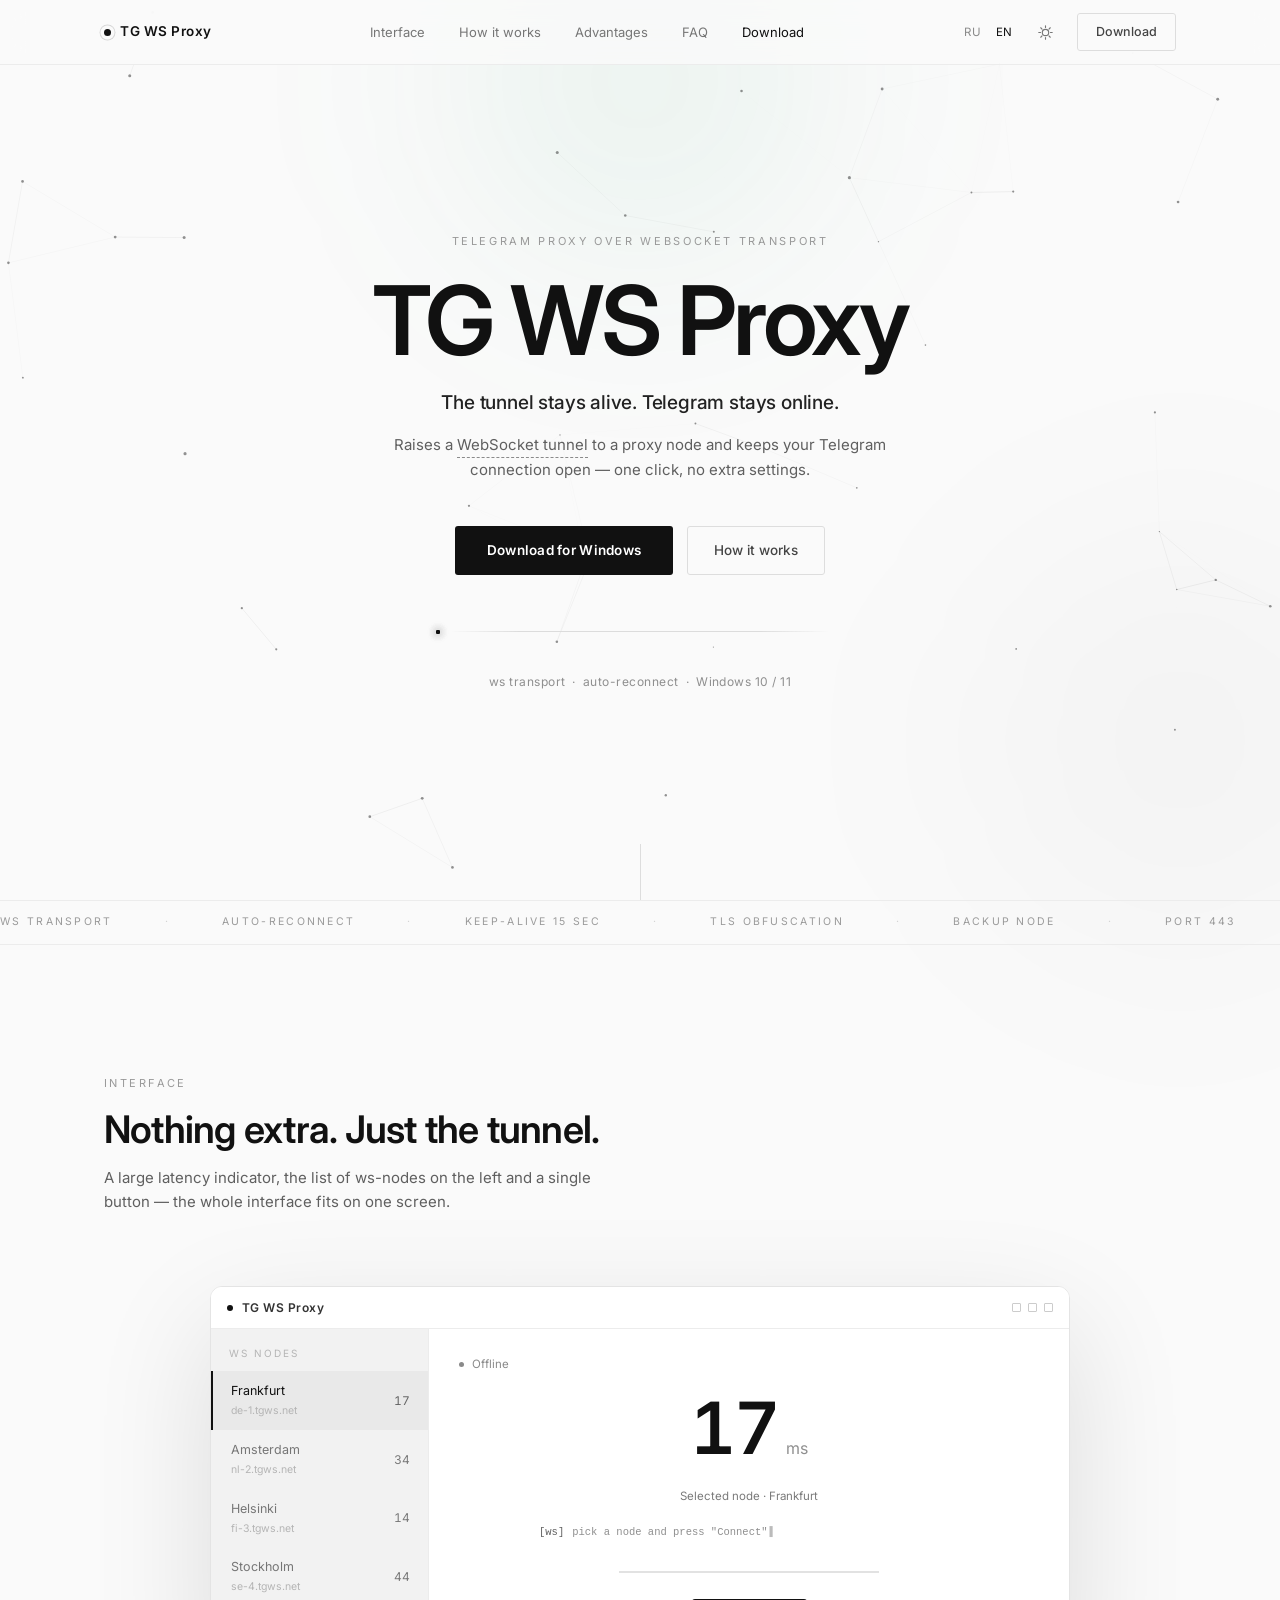
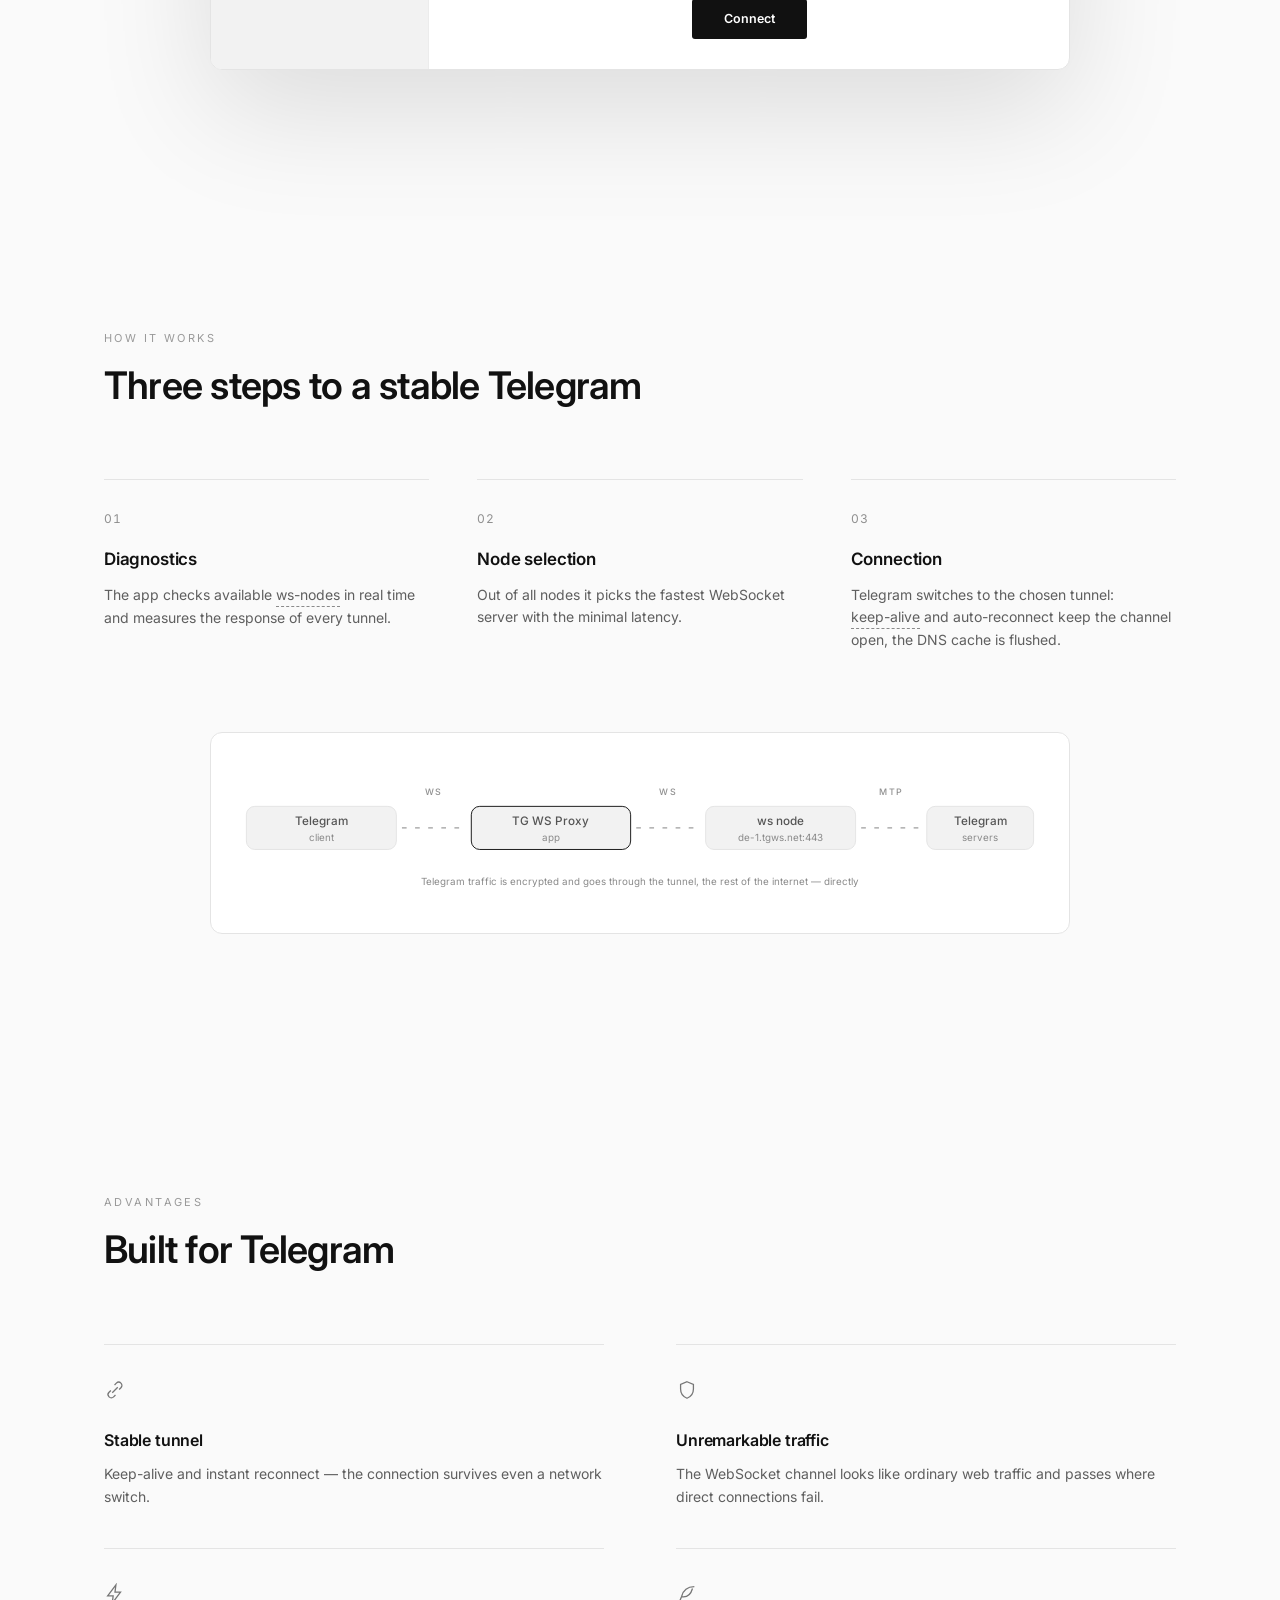
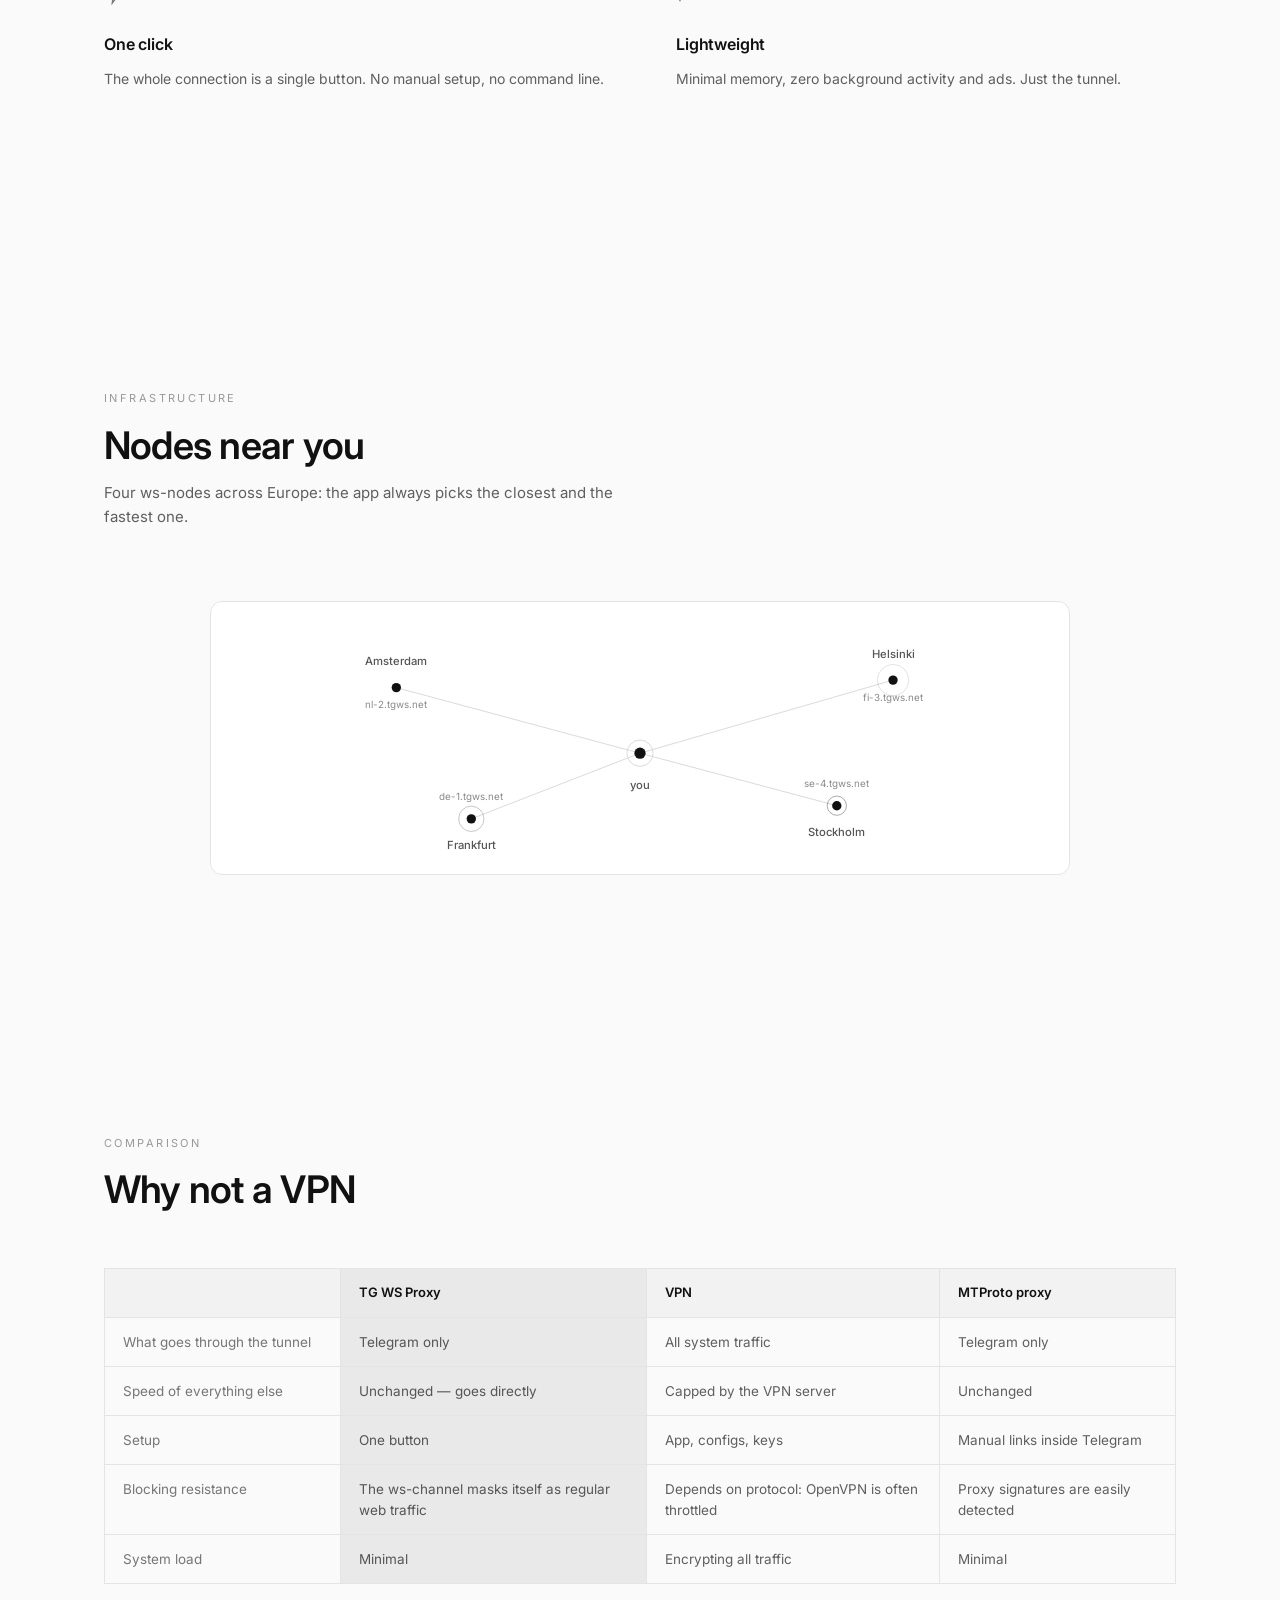
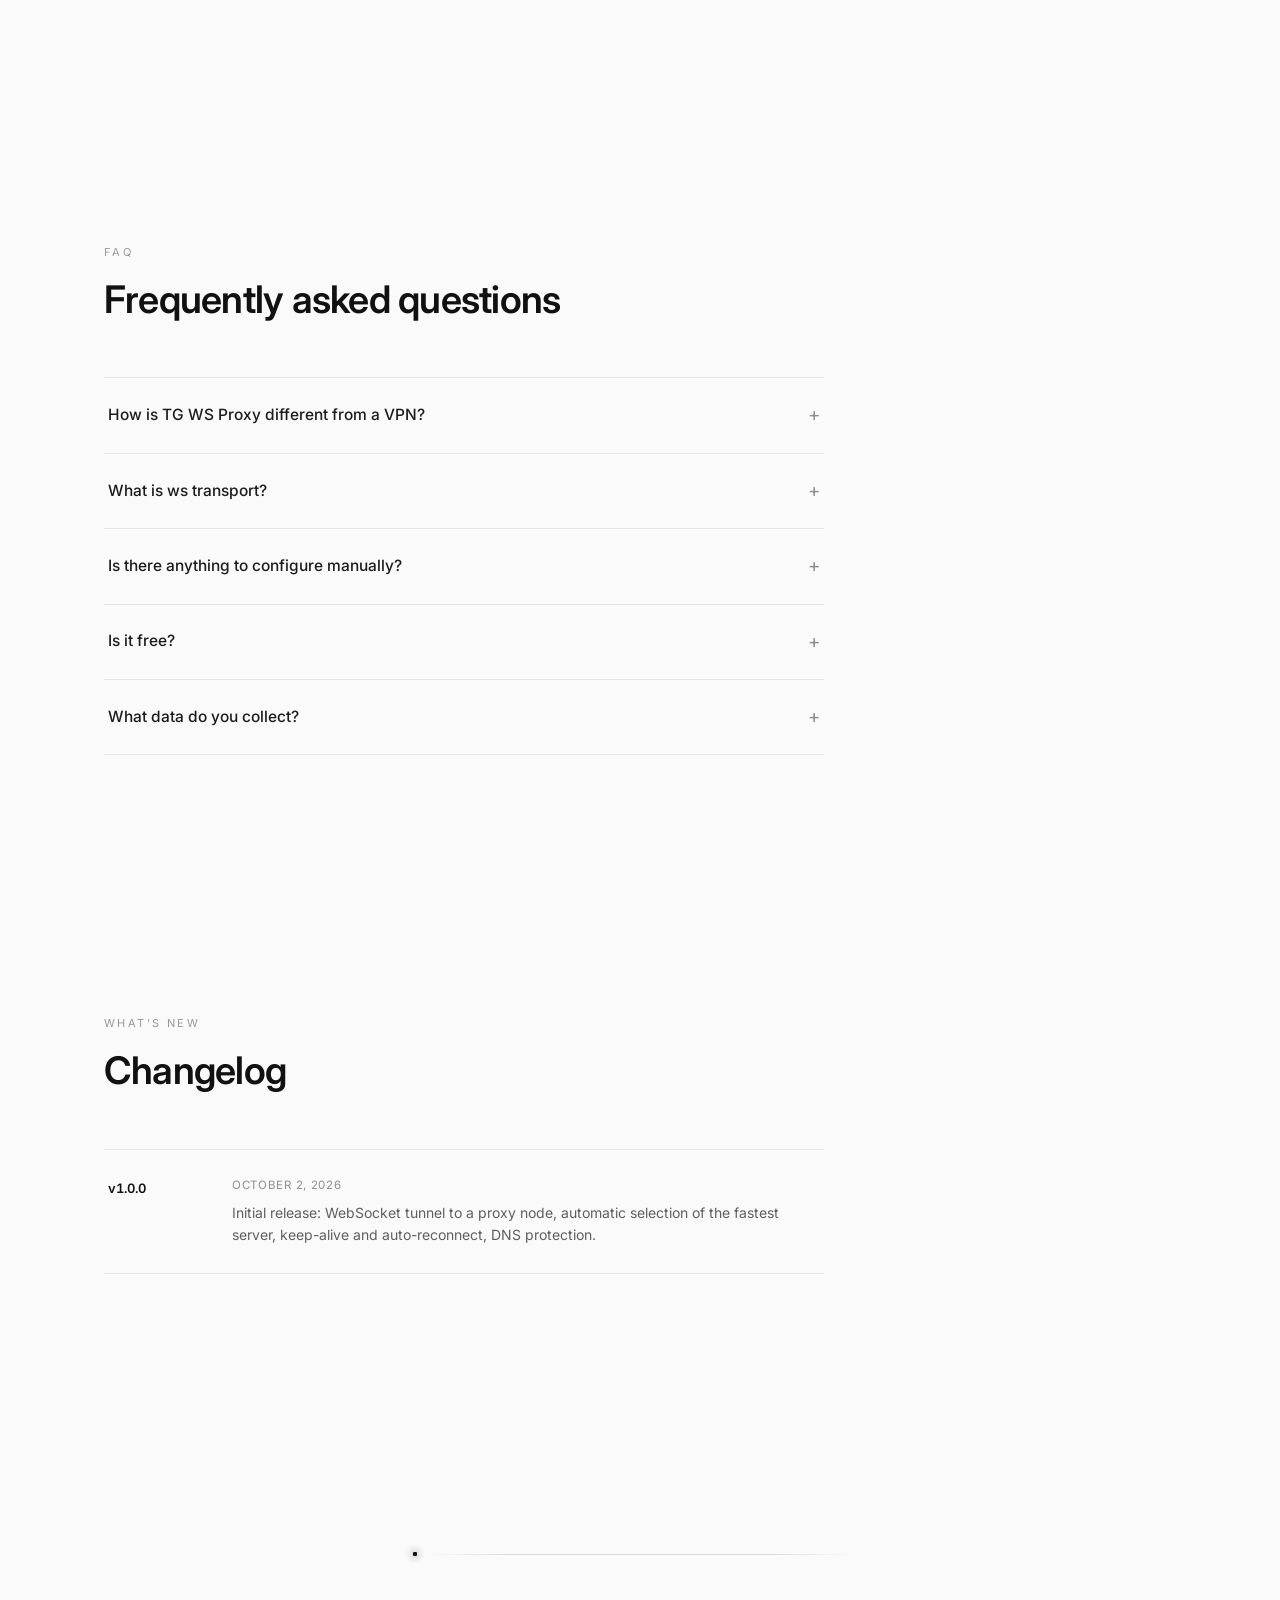
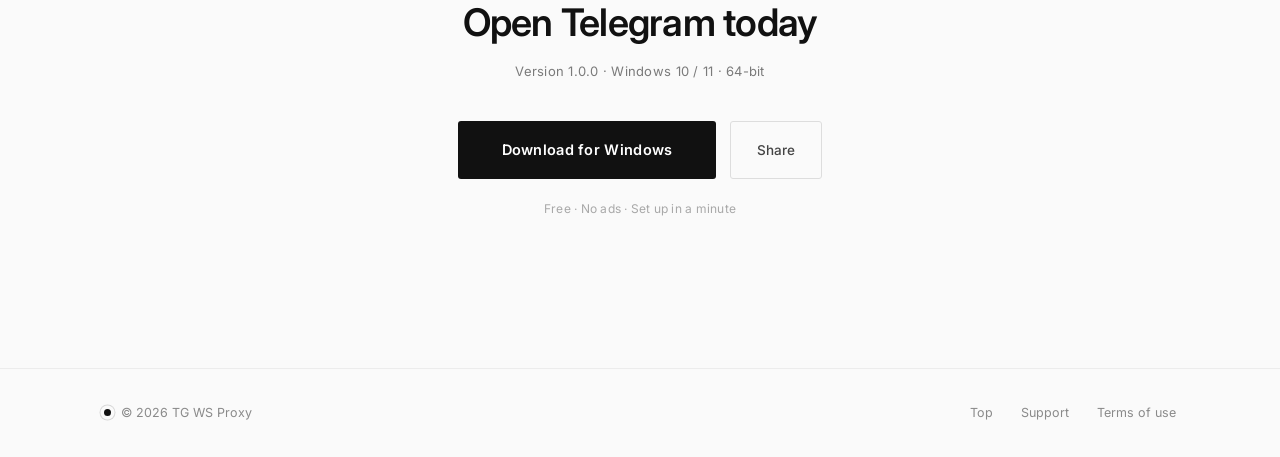
==== commit f6e81e6a: "переезд на корневой домен vehrbyzzzz.github.io" ====
--- a/en/index.html
+++ b/en/index.html
@@ -24,12 +24,12 @@
   <!-- GitHub repo like "user/repo" for the live version badge -->
   <meta name="tgws:repo" content="">
 
-  <link rel="canonical" href="https://vehrbyzzzz.github.io/tg-ws-proxy-site/en/">
-  <link rel="alternate" hreflang="ru" href="https://vehrbyzzzz.github.io/tg-ws-proxy-site/">
-  <link rel="alternate" hreflang="en" href="https://vehrbyzzzz.github.io/tg-ws-proxy-site/en/">
-  <link rel="alternate" hreflang="x-default" href="https://vehrbyzzzz.github.io/tg-ws-proxy-site/">
-  <meta property="og:url" content="https://vehrbyzzzz.github.io/tg-ws-proxy-site/en/">
-  <meta property="og:image" content="https://vehrbyzzzz.github.io/tg-ws-proxy-site/og-image.png">
+  <link rel="canonical" href="https://vehrbyzzzz.github.io/en/">
+  <link rel="alternate" hreflang="ru" href="https://vehrbyzzzz.github.io/">
+  <link rel="alternate" hreflang="en" href="https://vehrbyzzzz.github.io/en/">
+  <link rel="alternate" hreflang="x-default" href="https://vehrbyzzzz.github.io/">
+  <meta property="og:url" content="https://vehrbyzzzz.github.io/en/">
+  <meta property="og:image" content="https://vehrbyzzzz.github.io/og-image.png">
 
   <meta property="og:type" content="website">
   <meta property="og:site_name" content="TG WS Proxy">
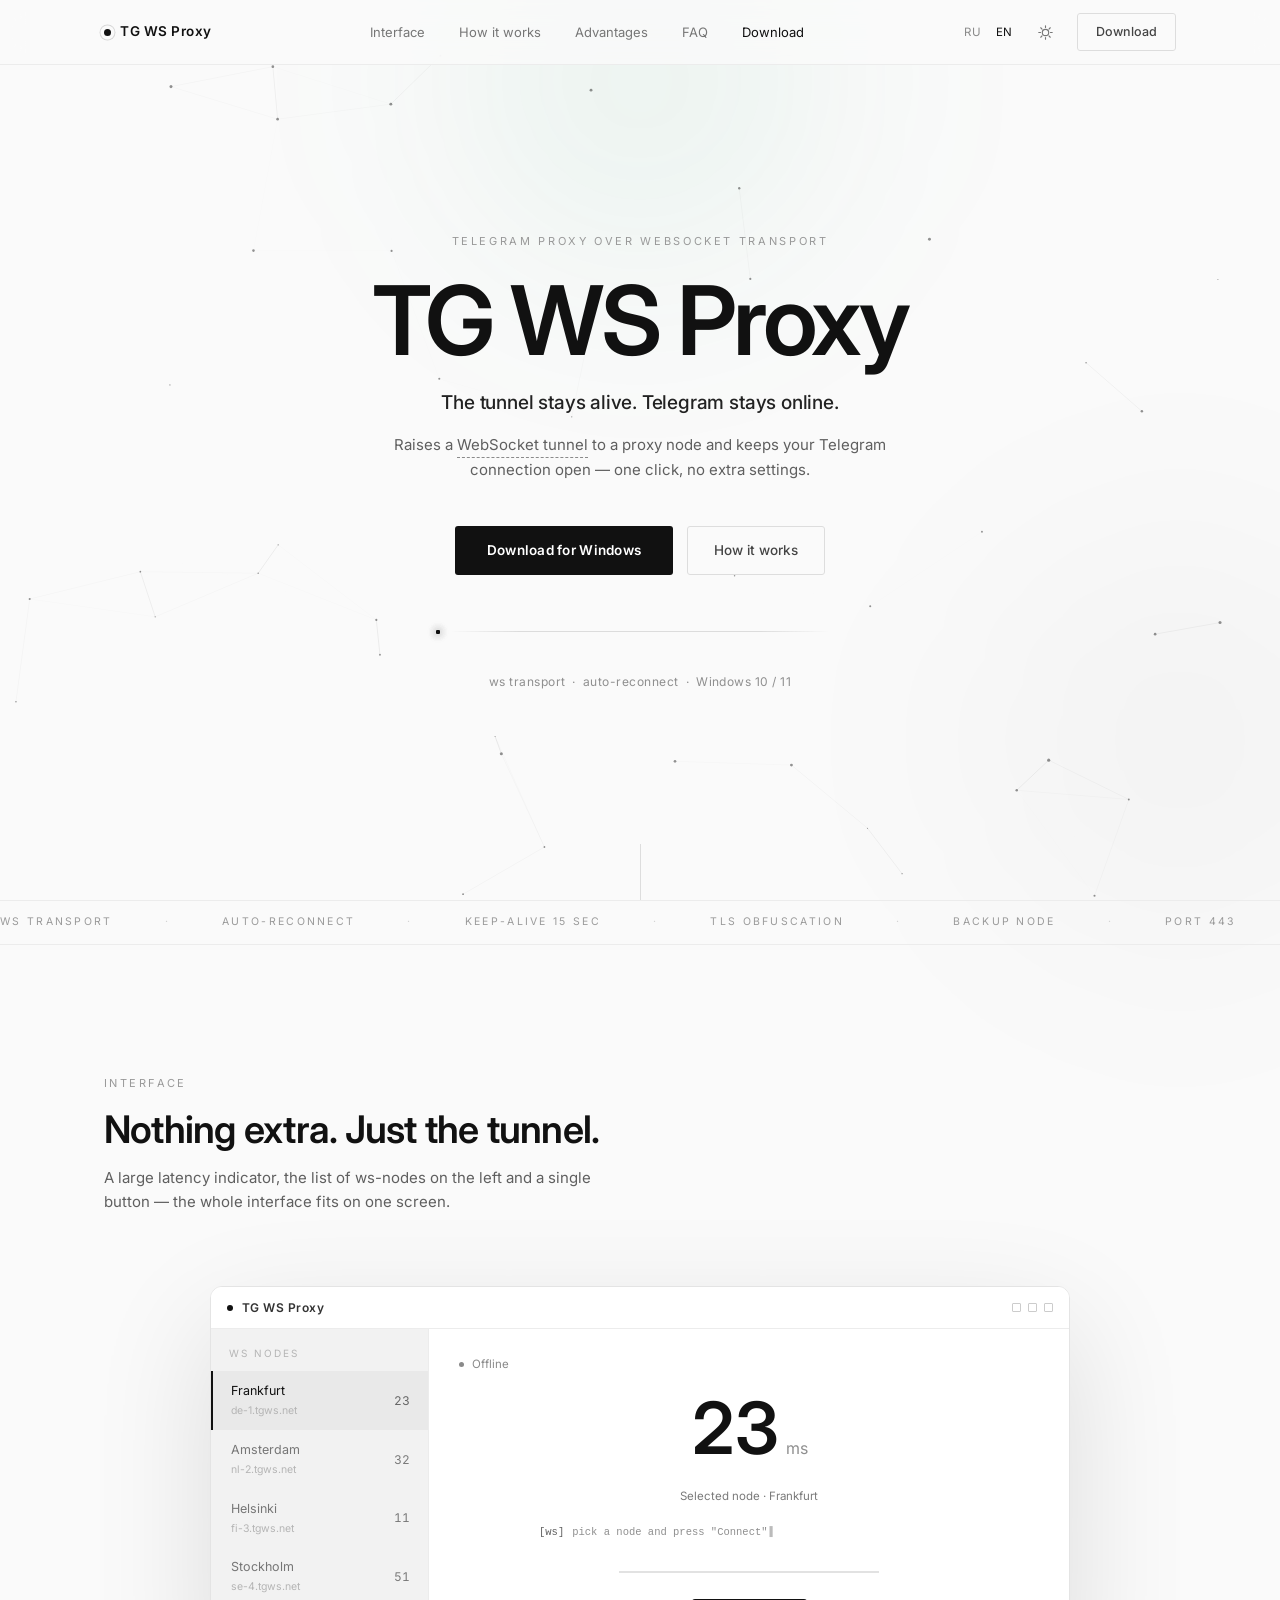
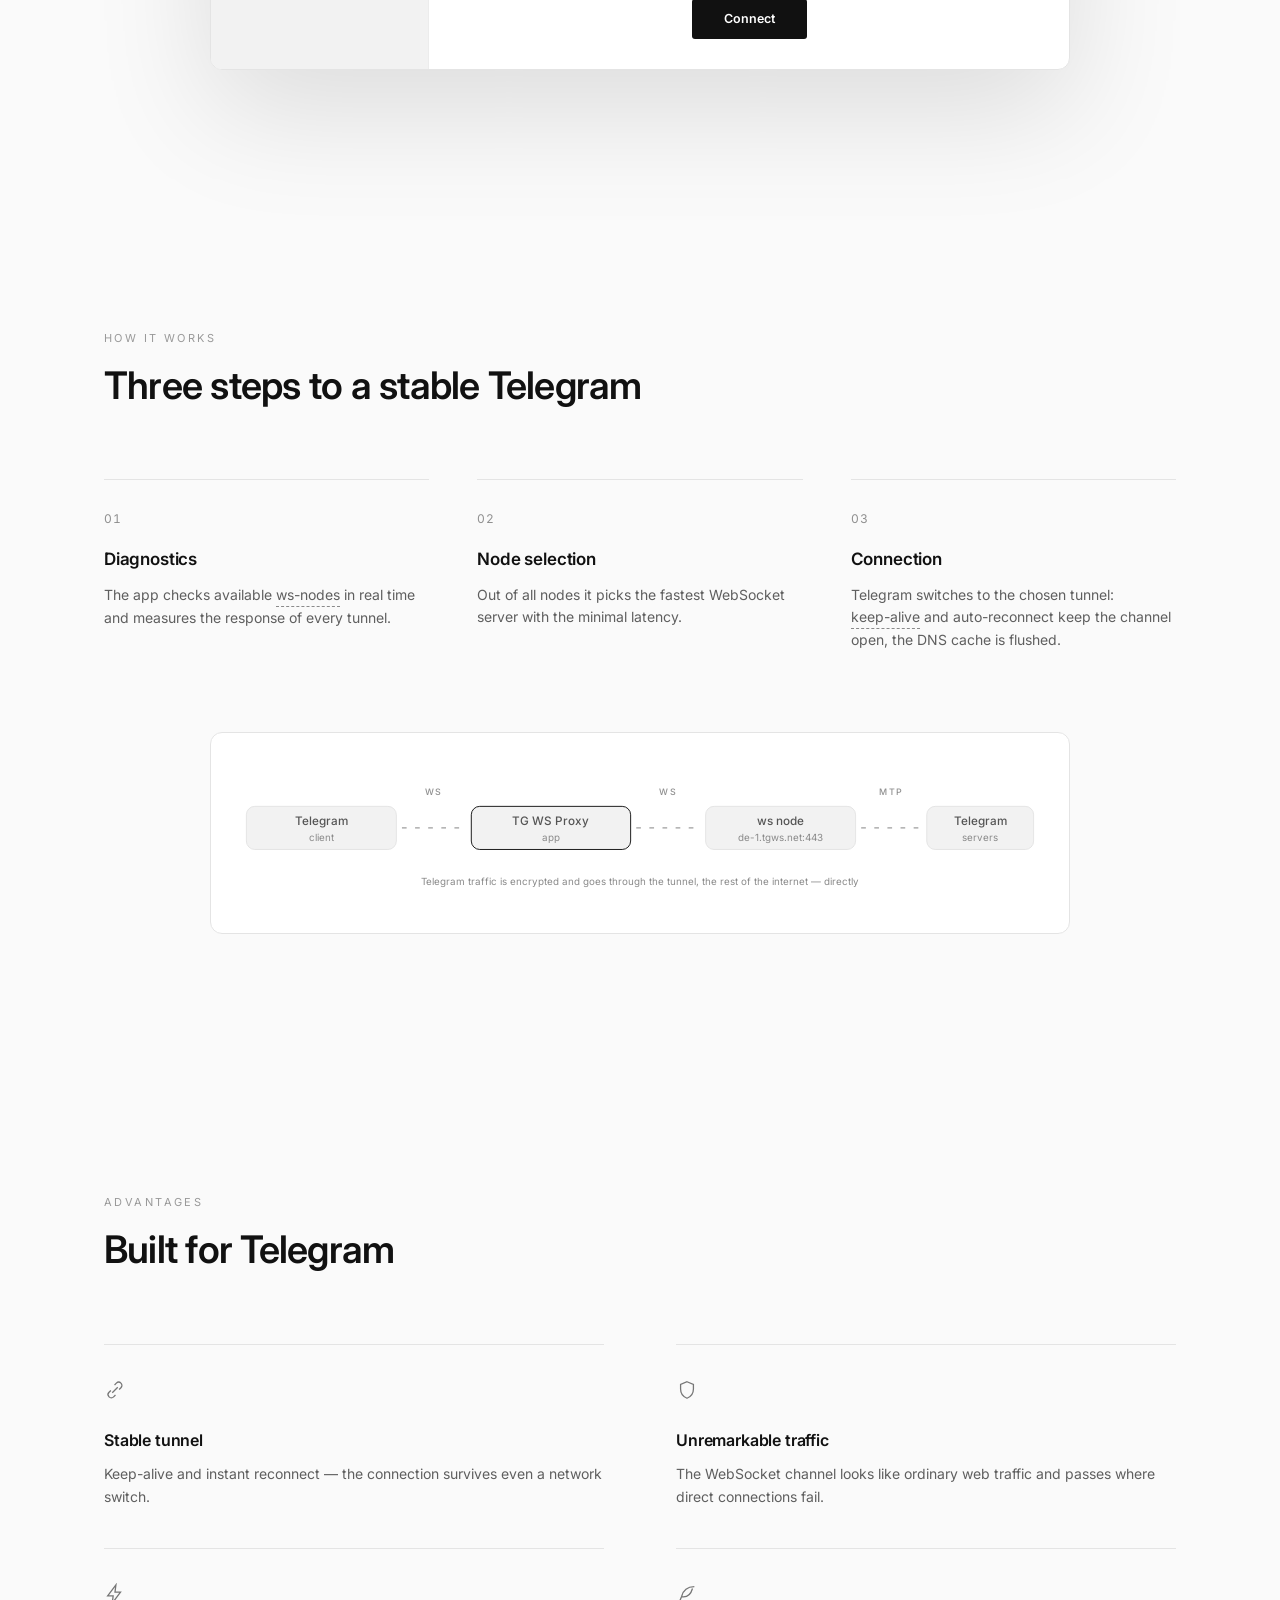
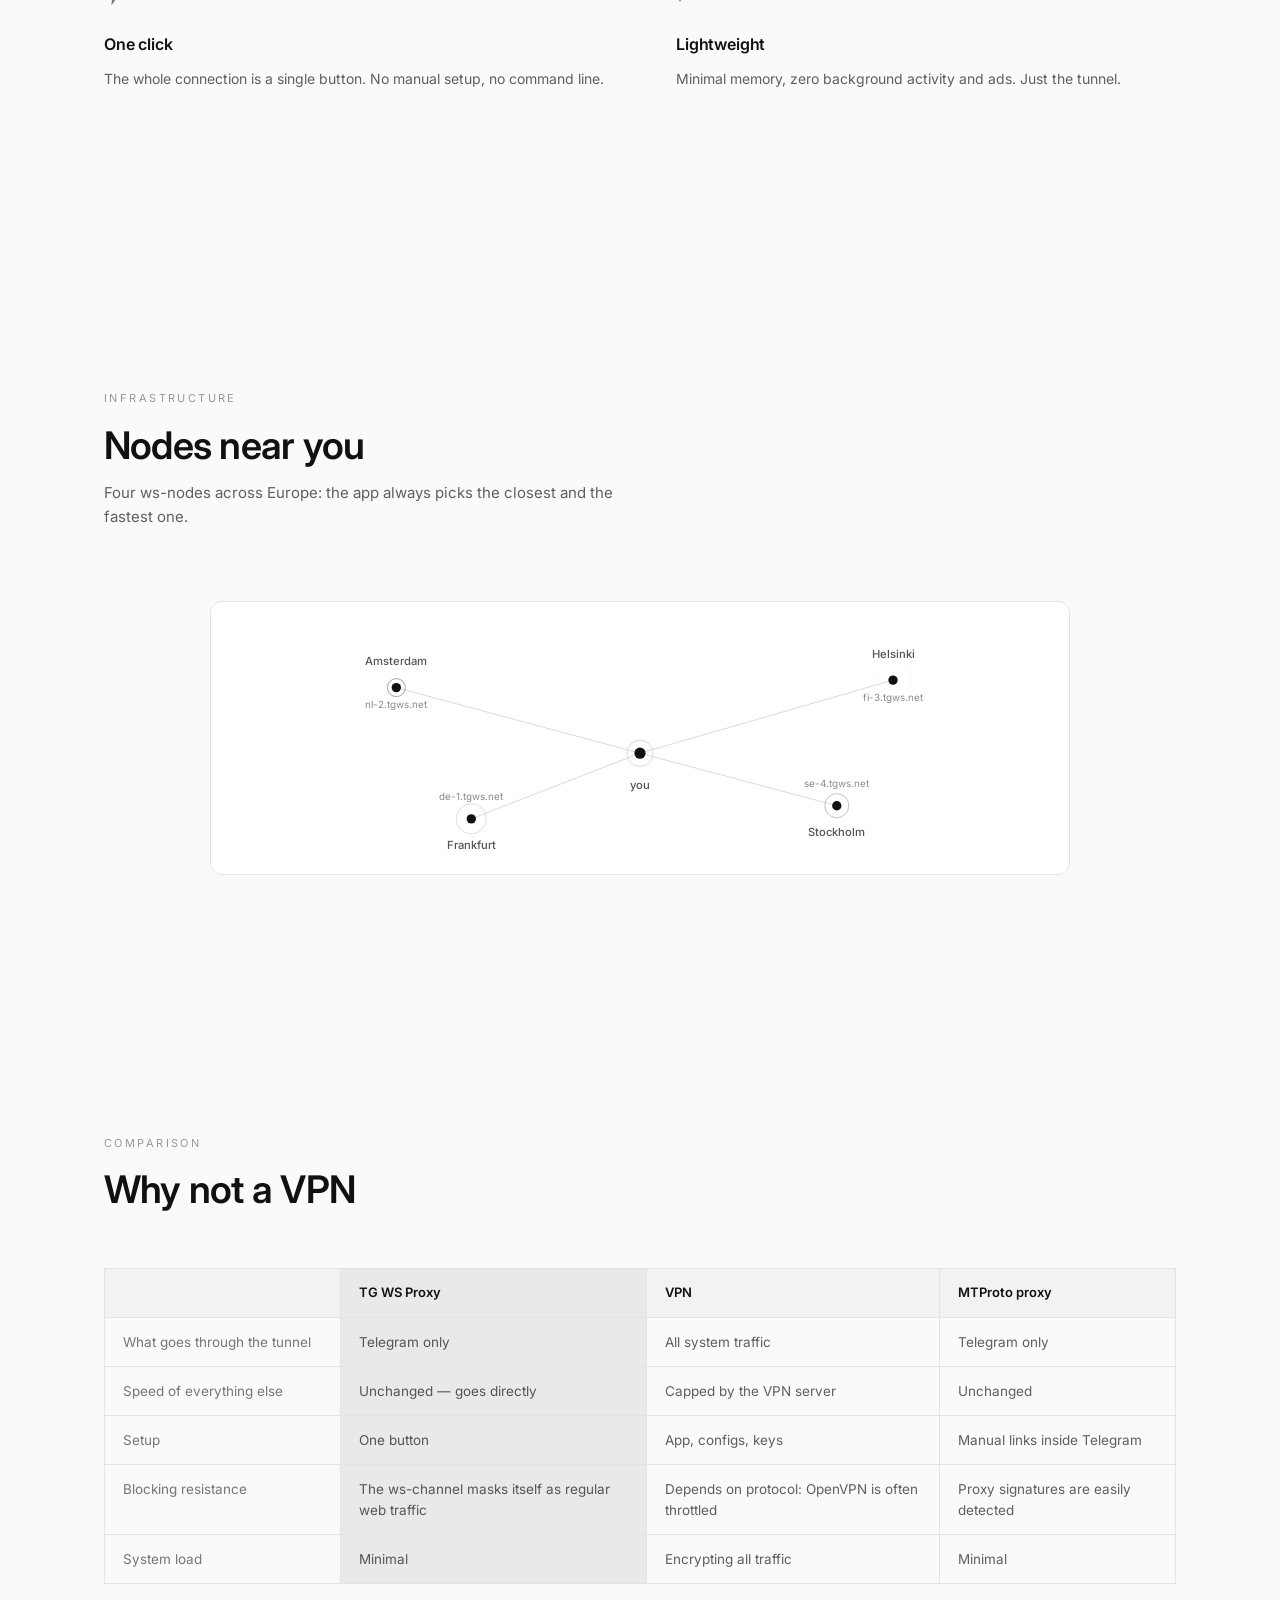
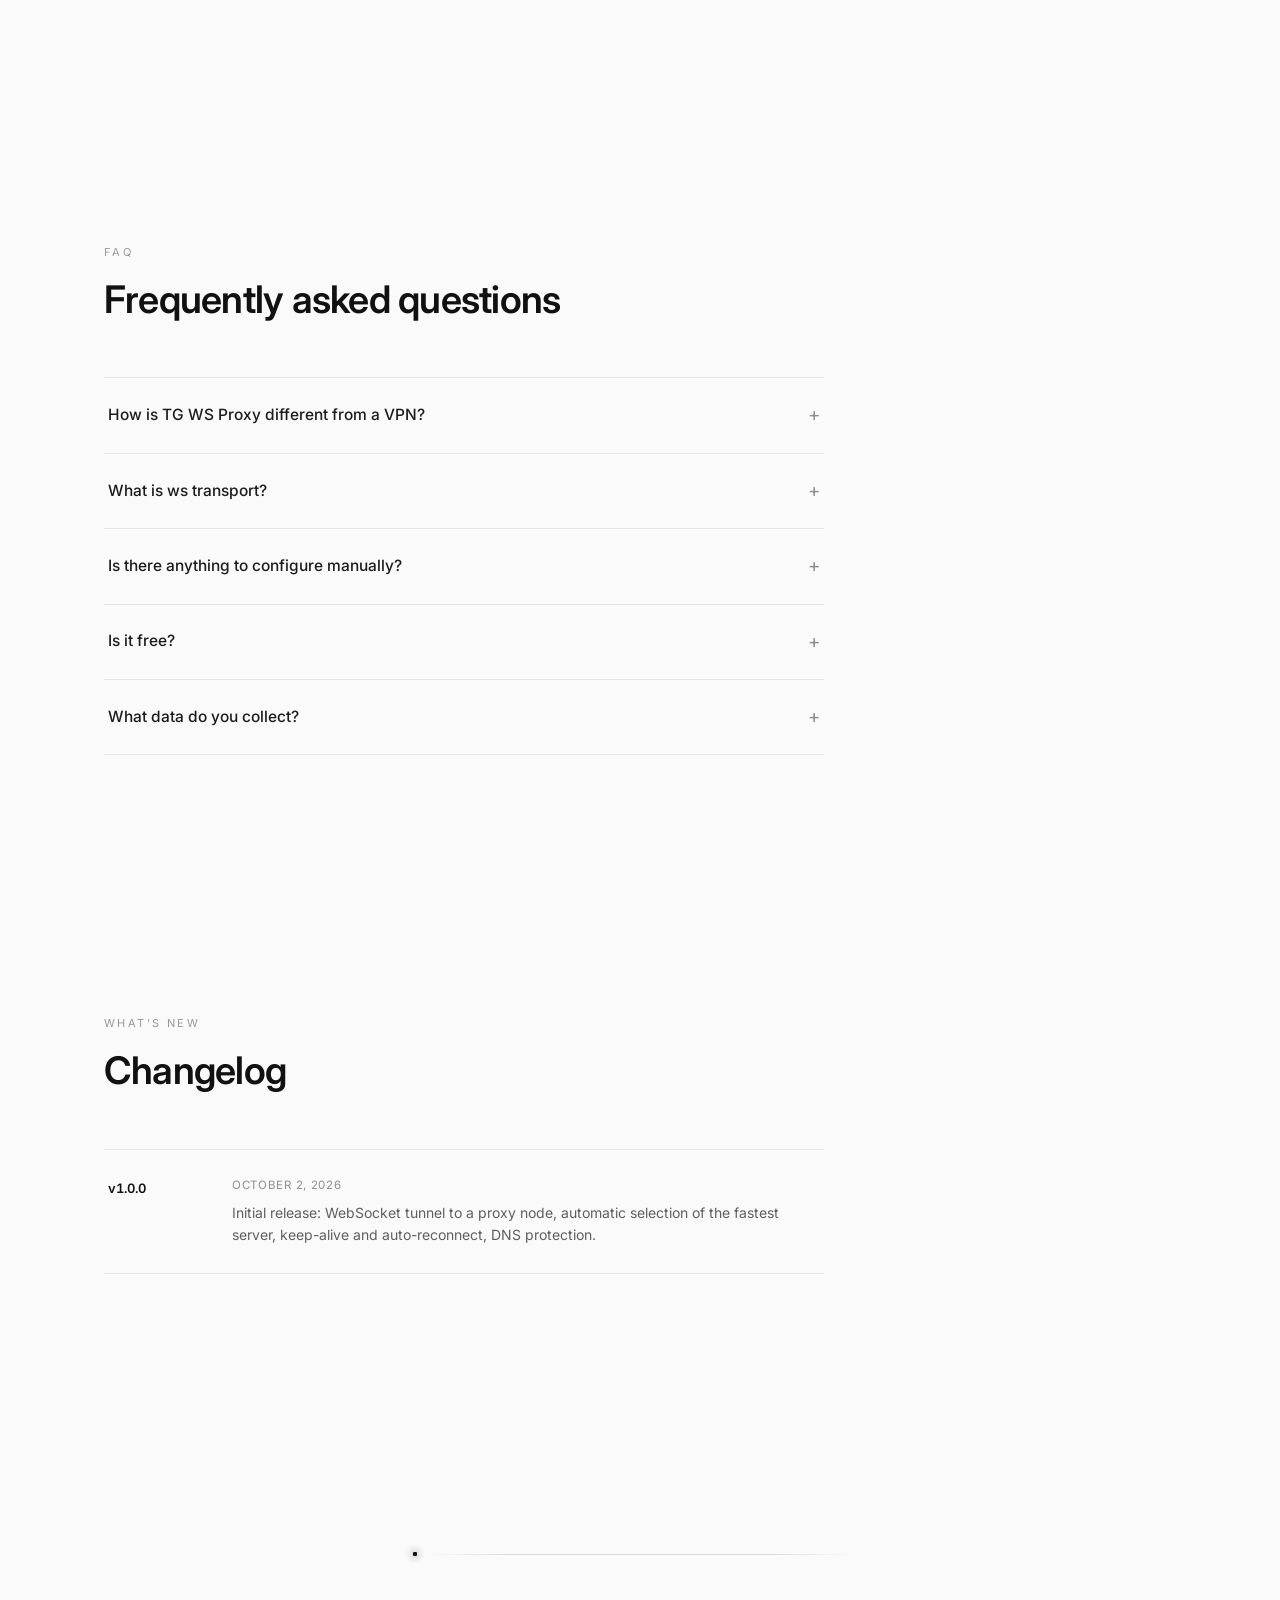
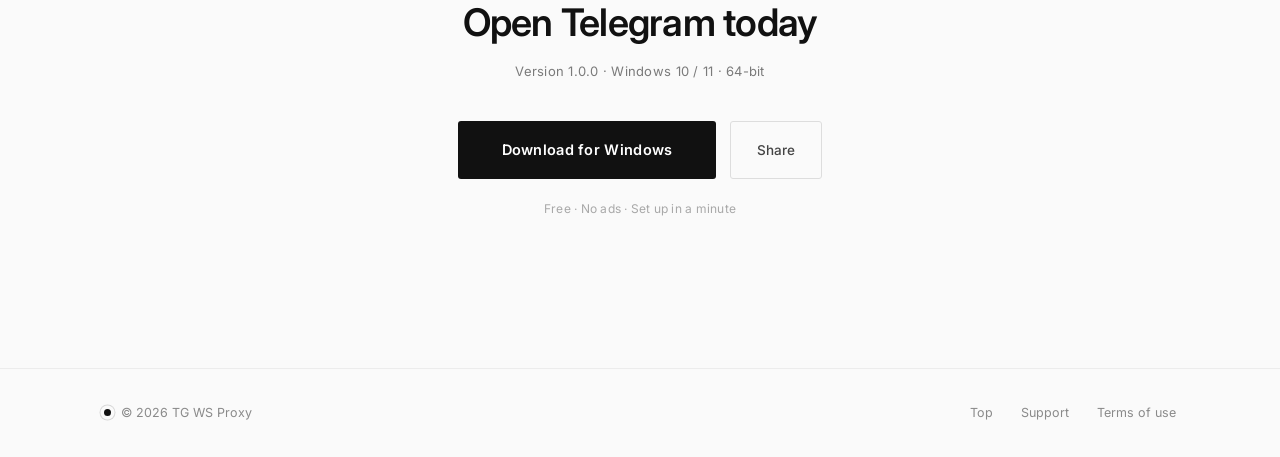
==== commit 05c9dfb0: "возврат на адрес с путём /tg-ws-proxy-site/" ====
--- a/en/index.html
+++ b/en/index.html
@@ -24,12 +24,12 @@
   <!-- GitHub repo like "user/repo" for the live version badge -->
   <meta name="tgws:repo" content="">
 
-  <link rel="canonical" href="https://vehrbyzzzz.github.io/en/">
-  <link rel="alternate" hreflang="ru" href="https://vehrbyzzzz.github.io/">
-  <link rel="alternate" hreflang="en" href="https://vehrbyzzzz.github.io/en/">
-  <link rel="alternate" hreflang="x-default" href="https://vehrbyzzzz.github.io/">
-  <meta property="og:url" content="https://vehrbyzzzz.github.io/en/">
-  <meta property="og:image" content="https://vehrbyzzzz.github.io/og-image.png">
+  <link rel="canonical" href="https://vehrbyzzzz.github.io/tg-ws-proxy-site/en/">
+  <link rel="alternate" hreflang="ru" href="https://vehrbyzzzz.github.io/tg-ws-proxy-site/">
+  <link rel="alternate" hreflang="en" href="https://vehrbyzzzz.github.io/tg-ws-proxy-site/en/">
+  <link rel="alternate" hreflang="x-default" href="https://vehrbyzzzz.github.io/tg-ws-proxy-site/">
+  <meta property="og:url" content="https://vehrbyzzzz.github.io/tg-ws-proxy-site/en/">
+  <meta property="og:image" content="https://vehrbyzzzz.github.io/tg-ws-proxy-site/og-image.png">
 
   <meta property="og:type" content="website">
   <meta property="og:site_name" content="TG WS Proxy">
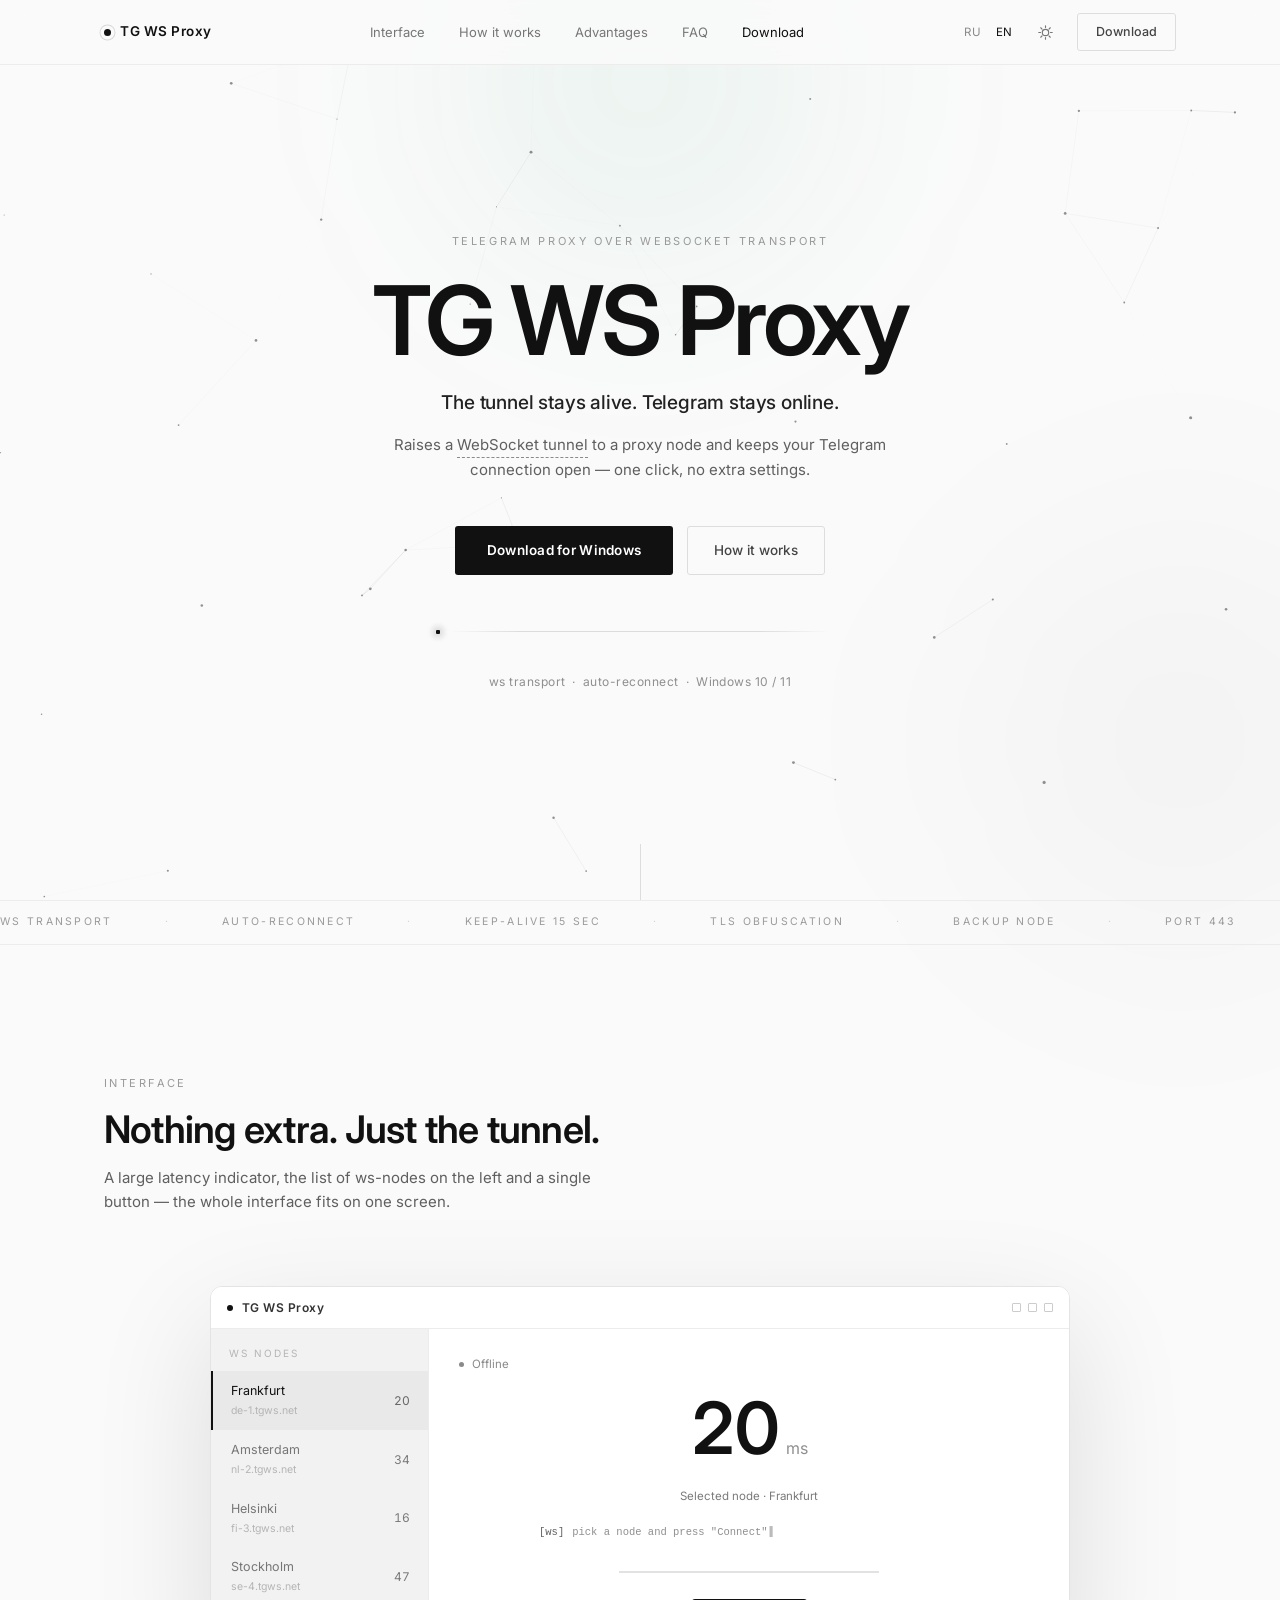
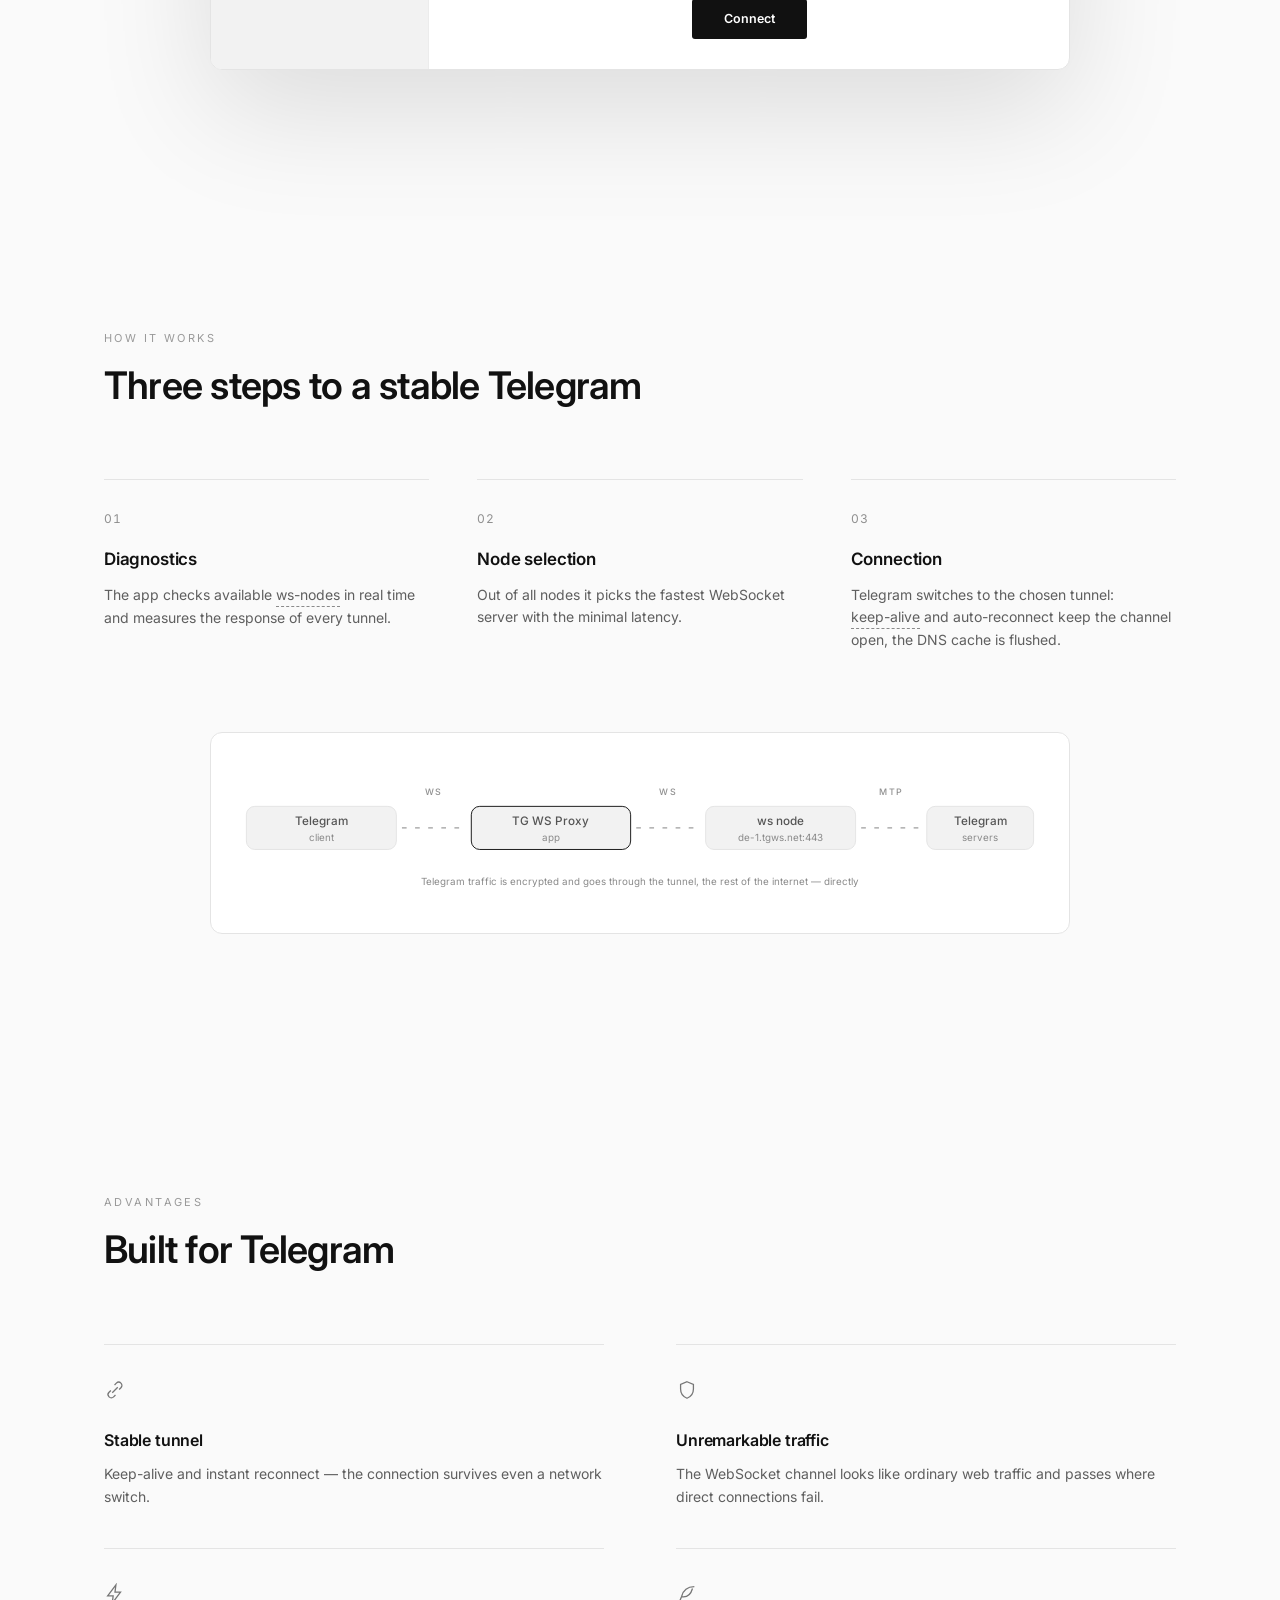
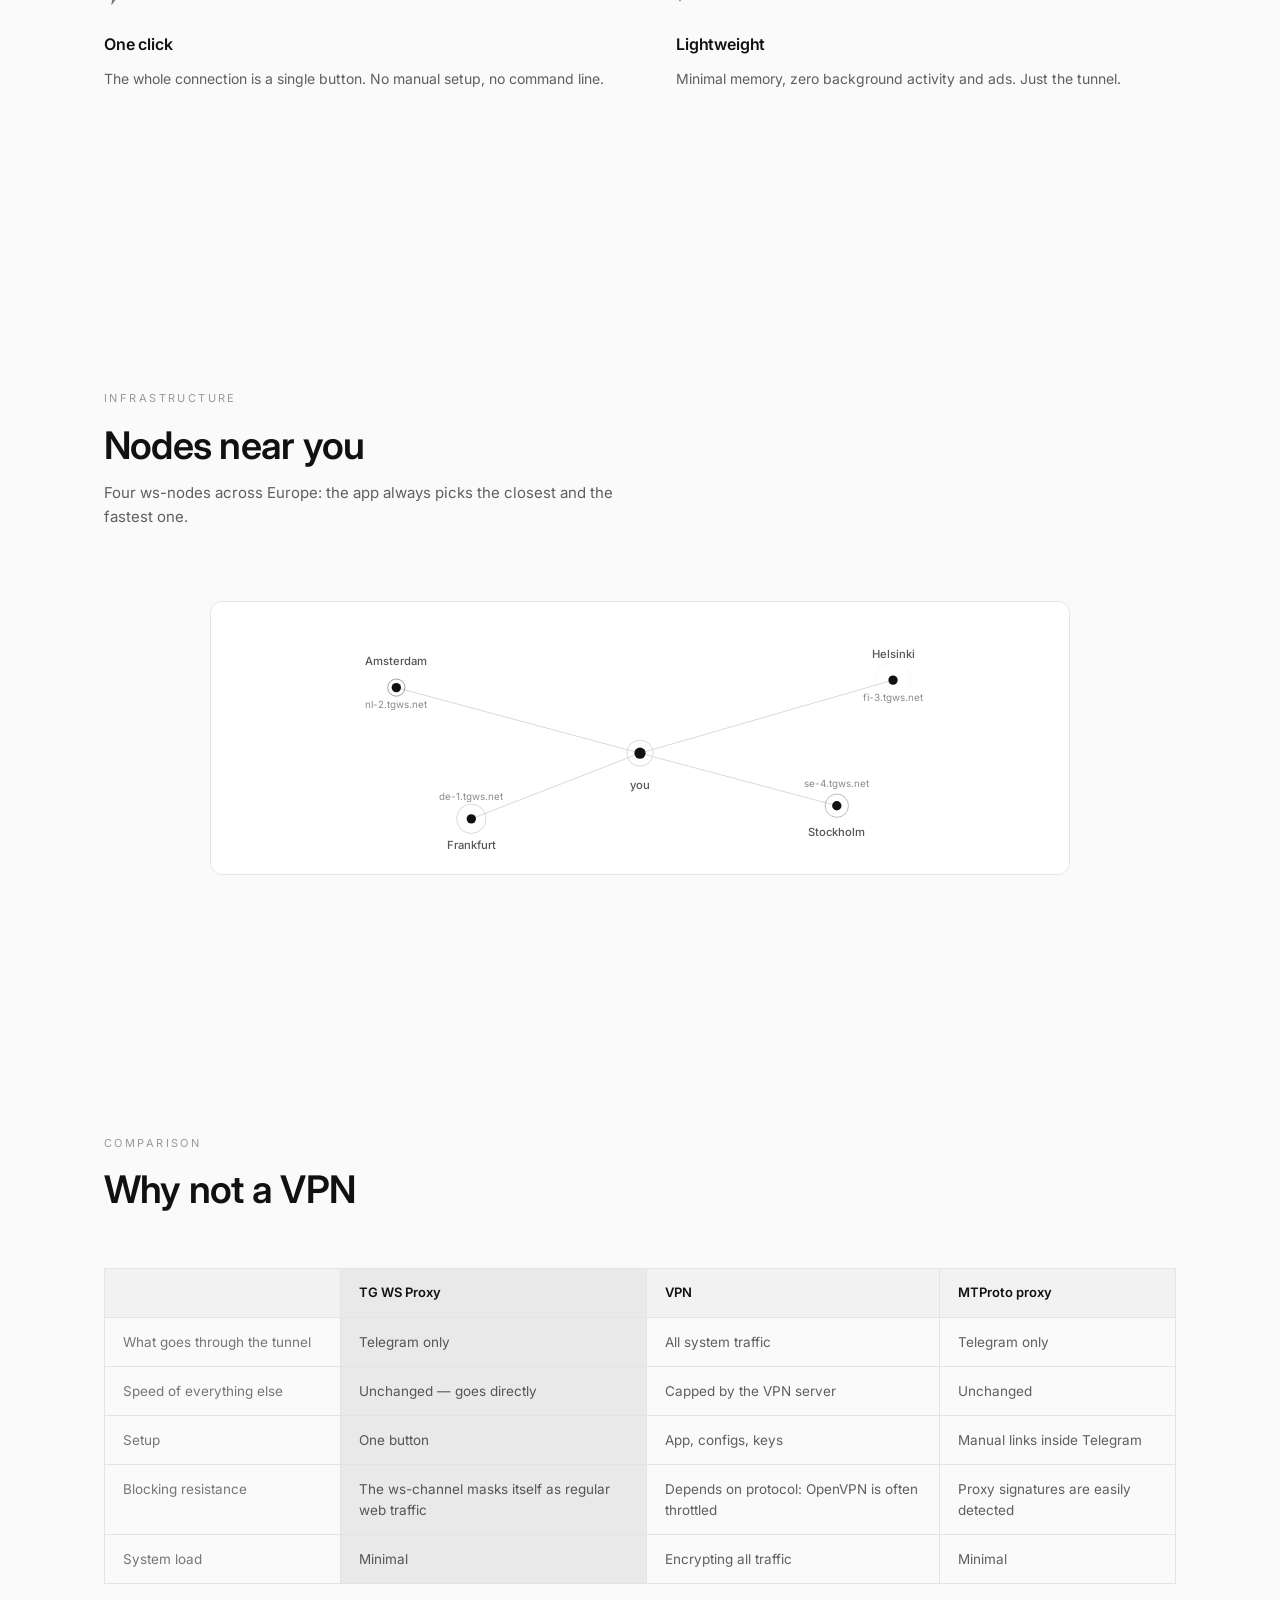
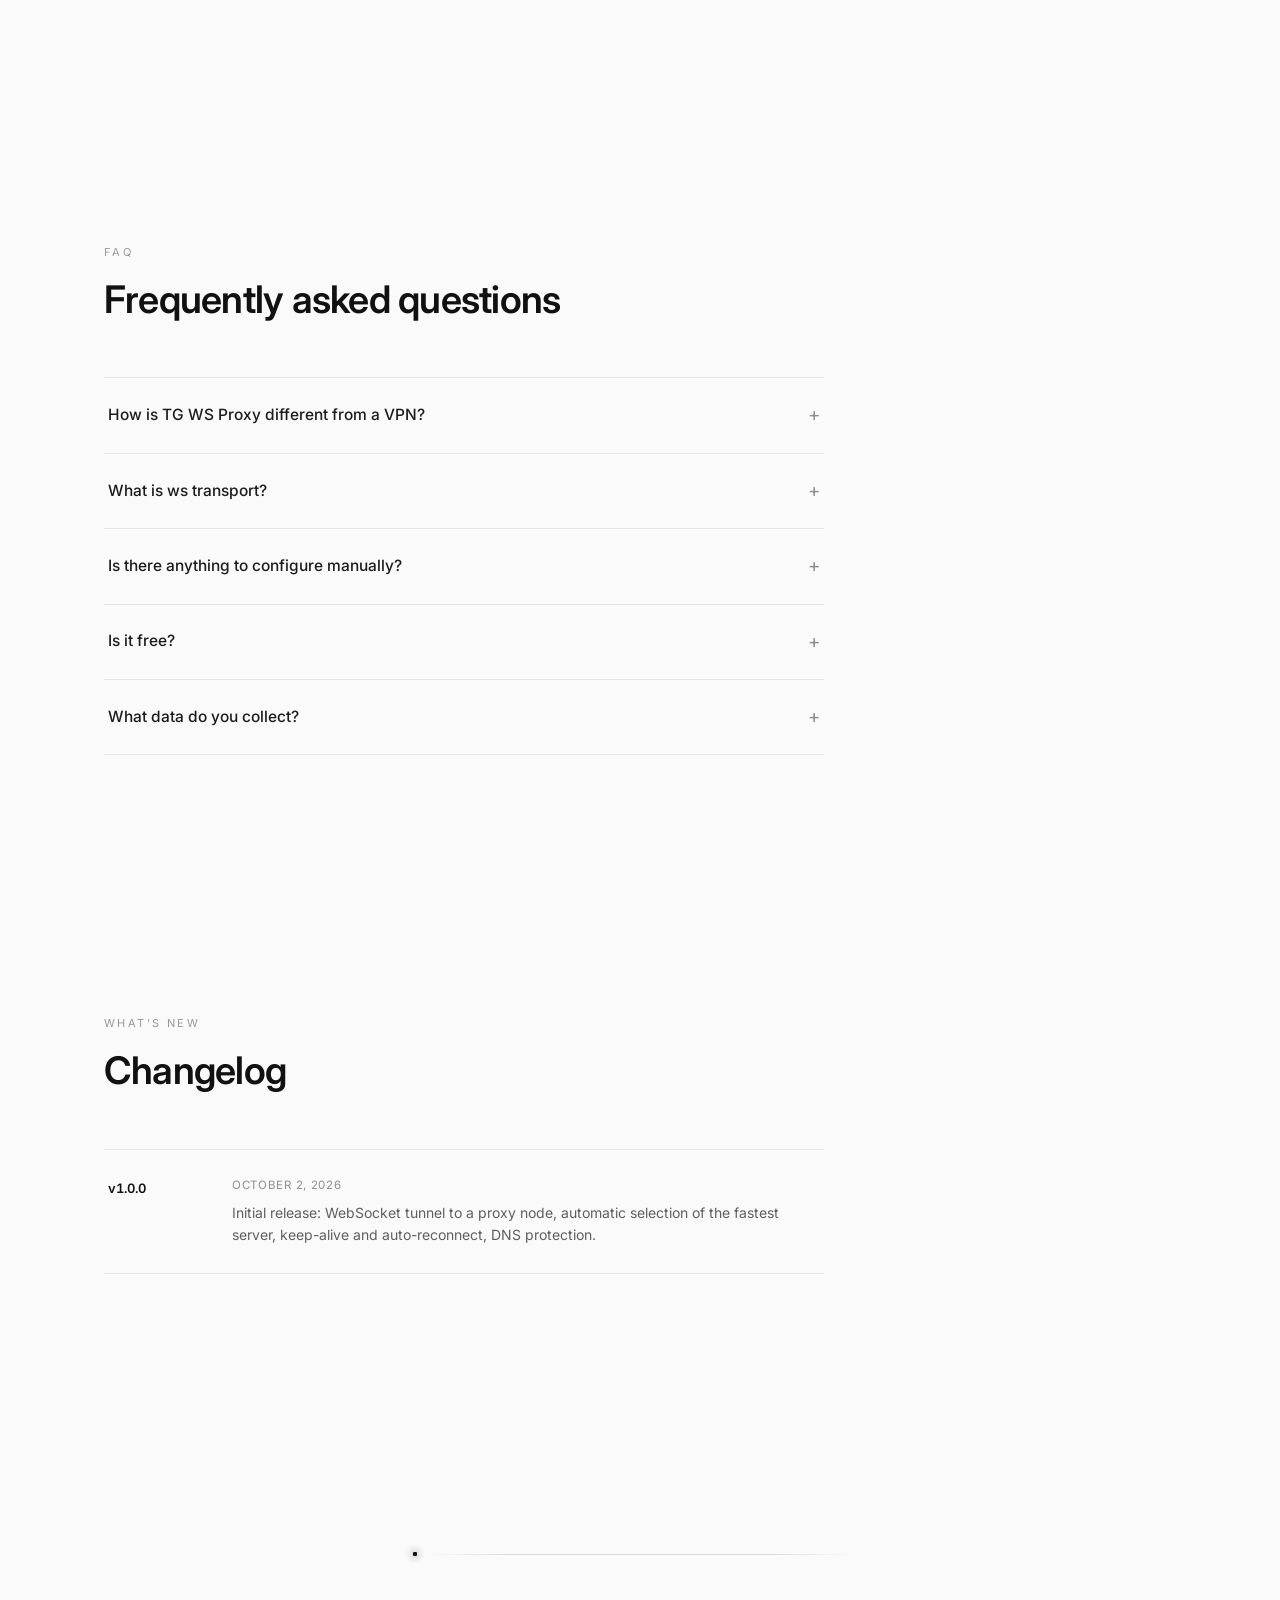
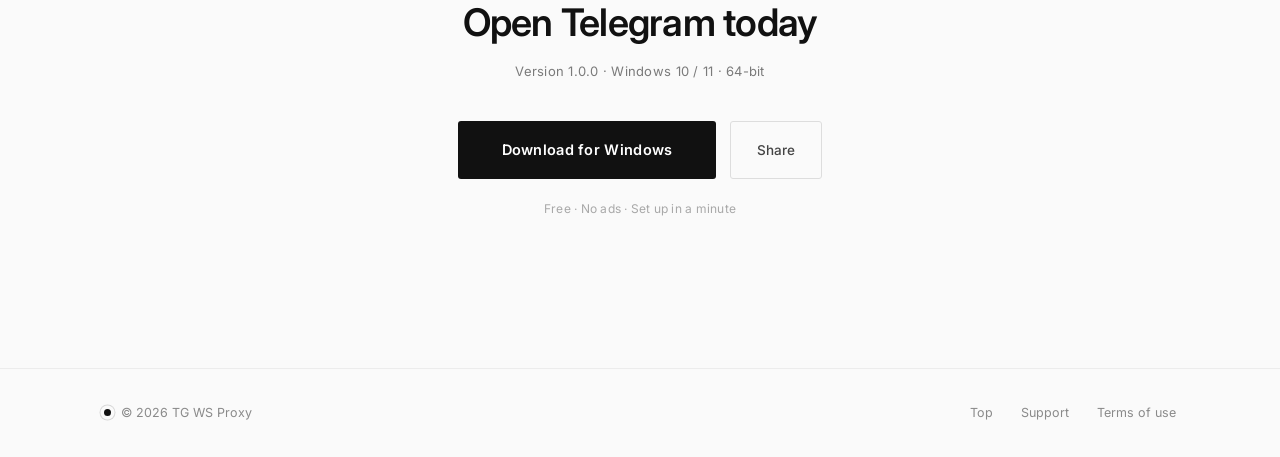
==== commit 0370fa8f: "SEO: верификация Google (google-site-verification)" ====
--- a/en/index.html
+++ b/en/index.html
@@ -16,7 +16,7 @@
        Baidu    https://ziyuan.baidu.com
        Naver    https://searchadvisor.naver.com -->
   <meta name="yandex-verification" content="8bb18a4600611eff">
-  <!-- <meta name="google-site-verification" content="GOOGLE_CODE"> -->
+  <meta name="google-site-verification" content="SxLlZ3FTC0dqYHlyGSsDTpzpEkKq143Ux__LEuk9C7c">
   <!-- <meta name="msvalidate.01" content="BING_CODE"> -->
   <!-- <meta name="mailru-verification" content="MAILRU_CODE"> -->
   <!-- <meta name="baidu-site-verification" content="BAIDU_CODE"> -->
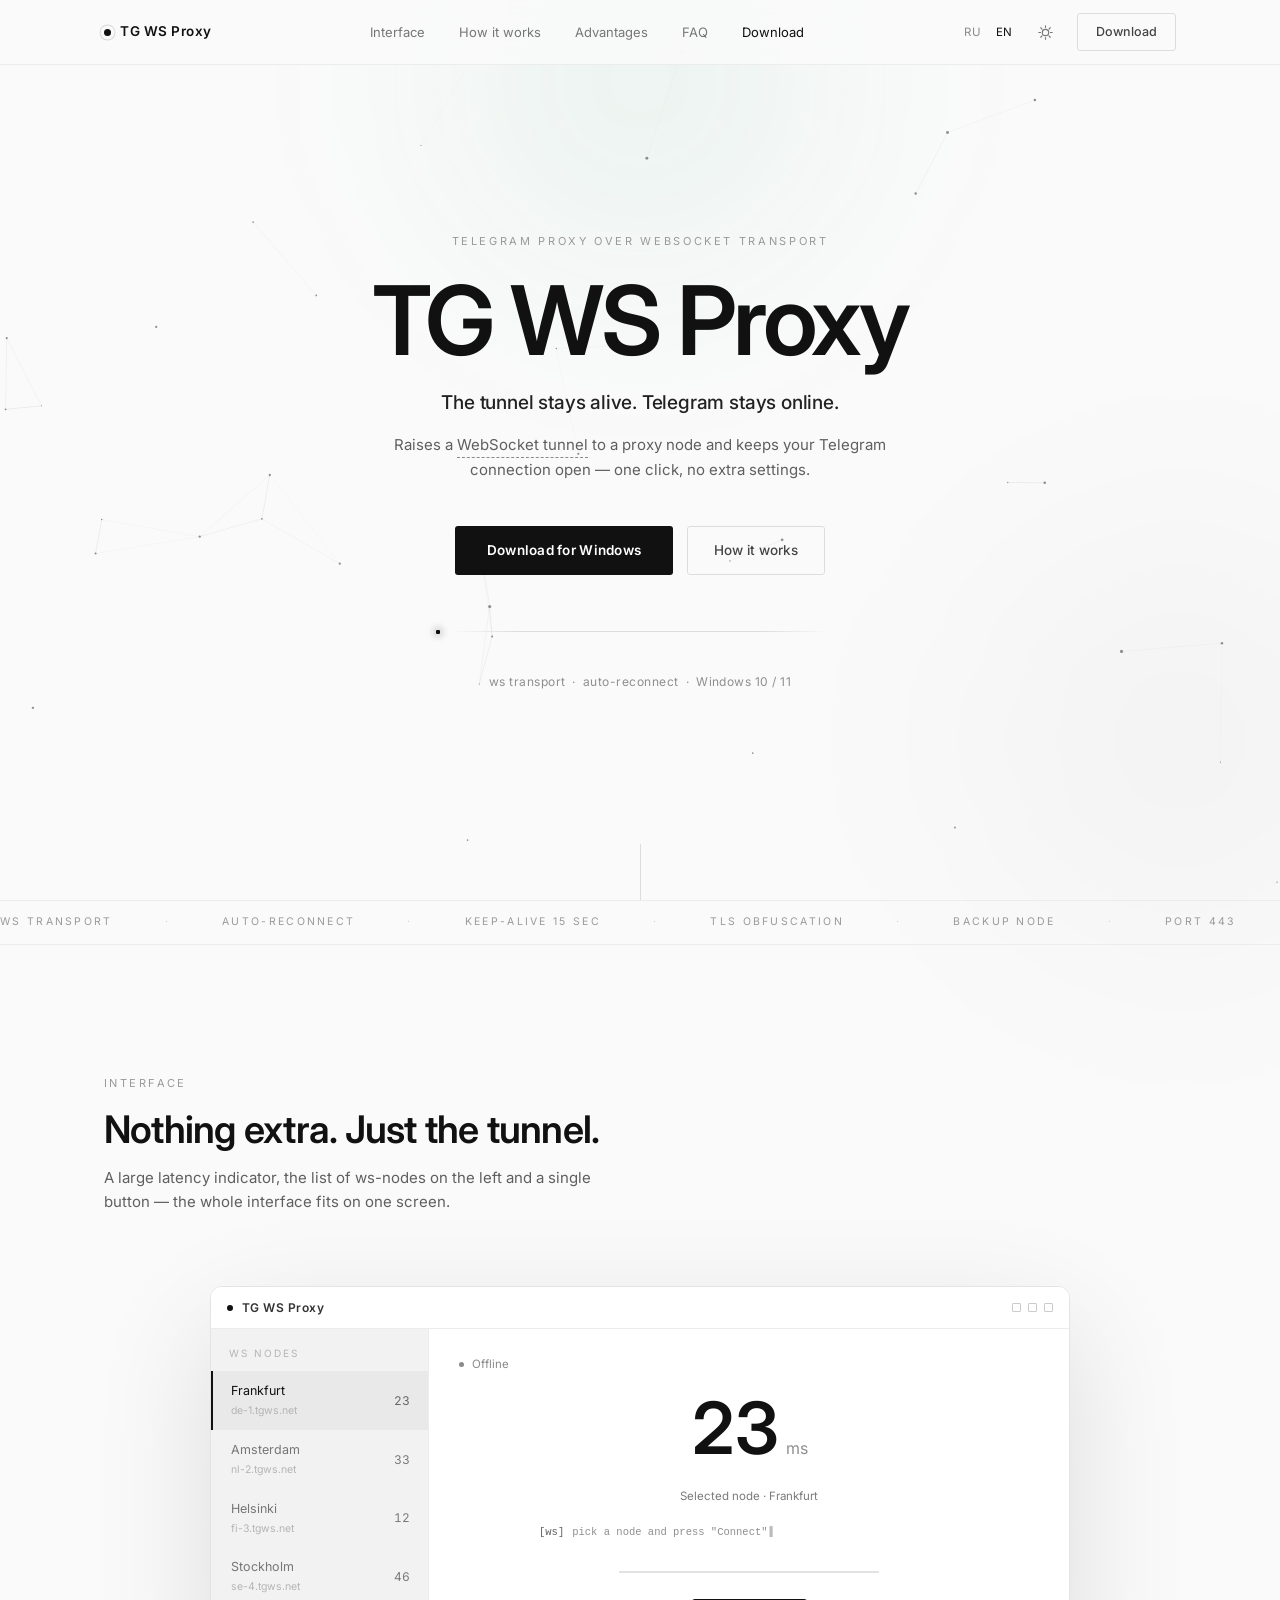
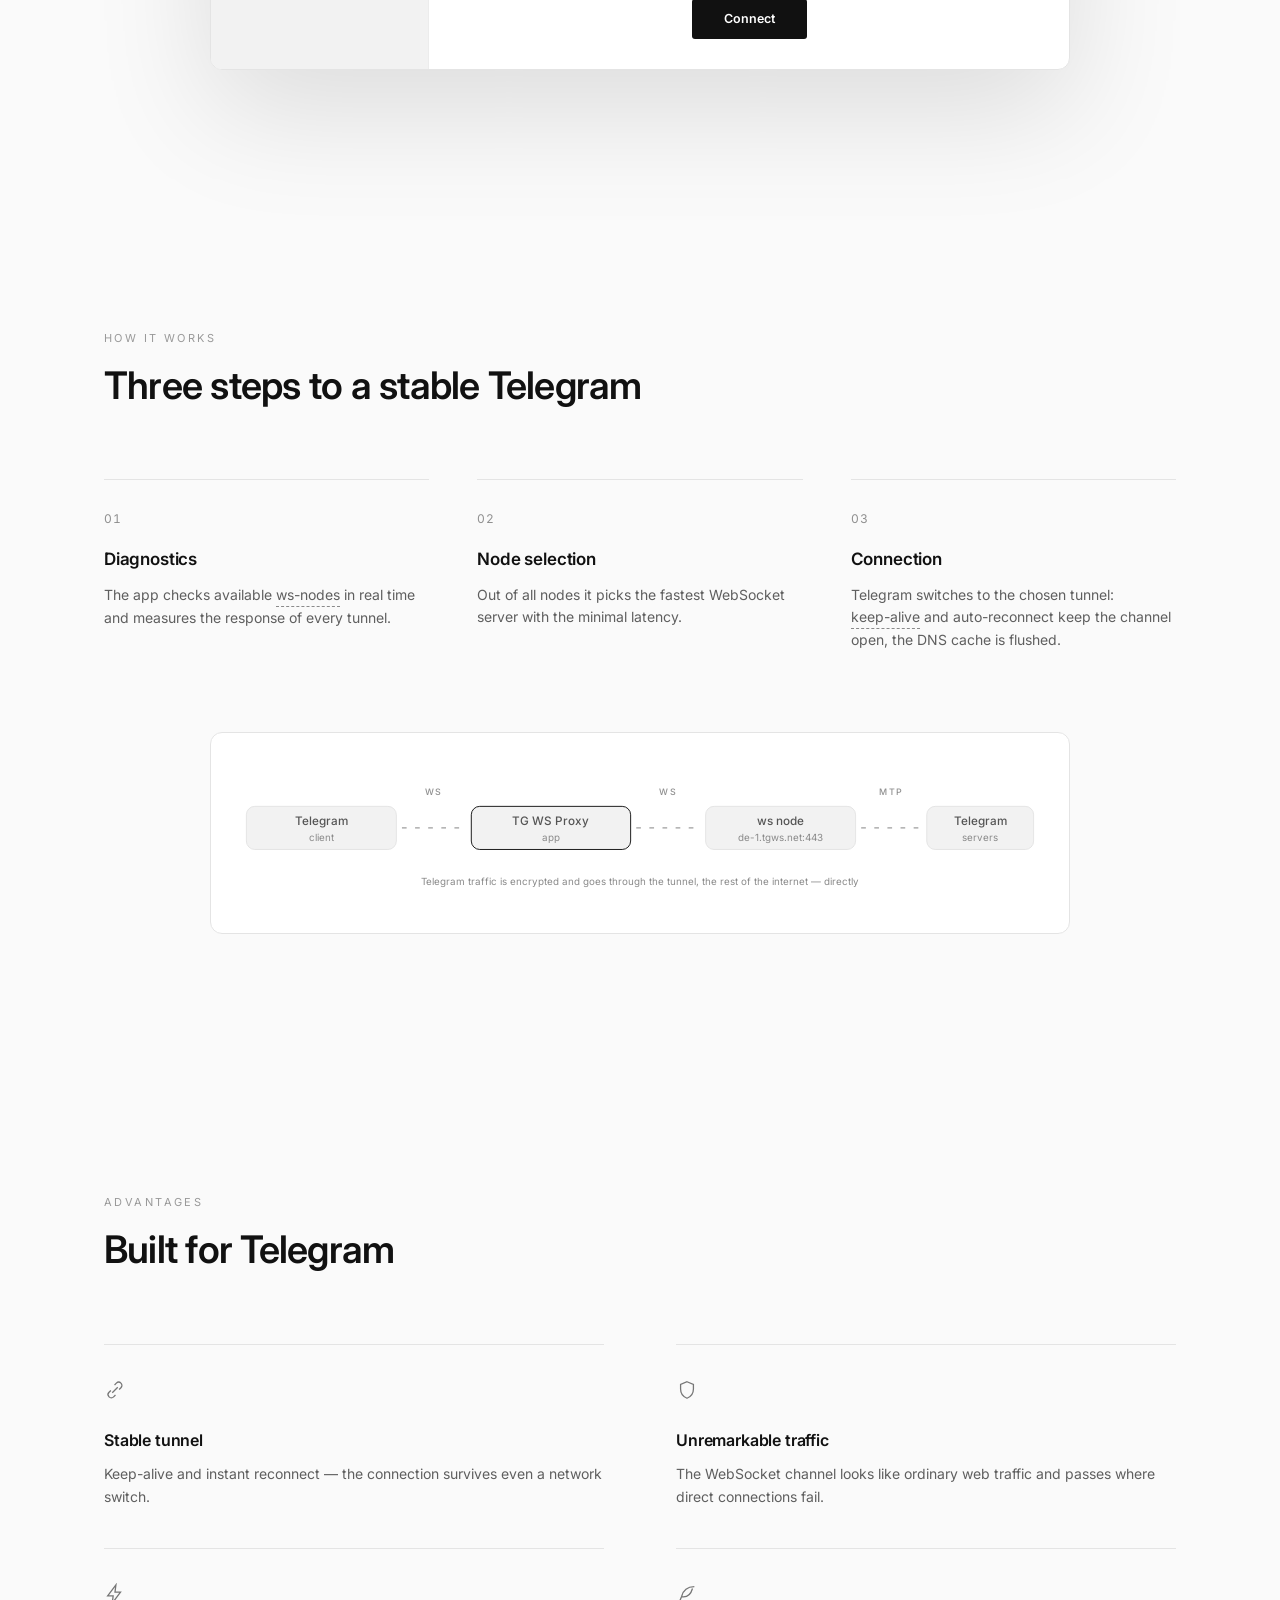
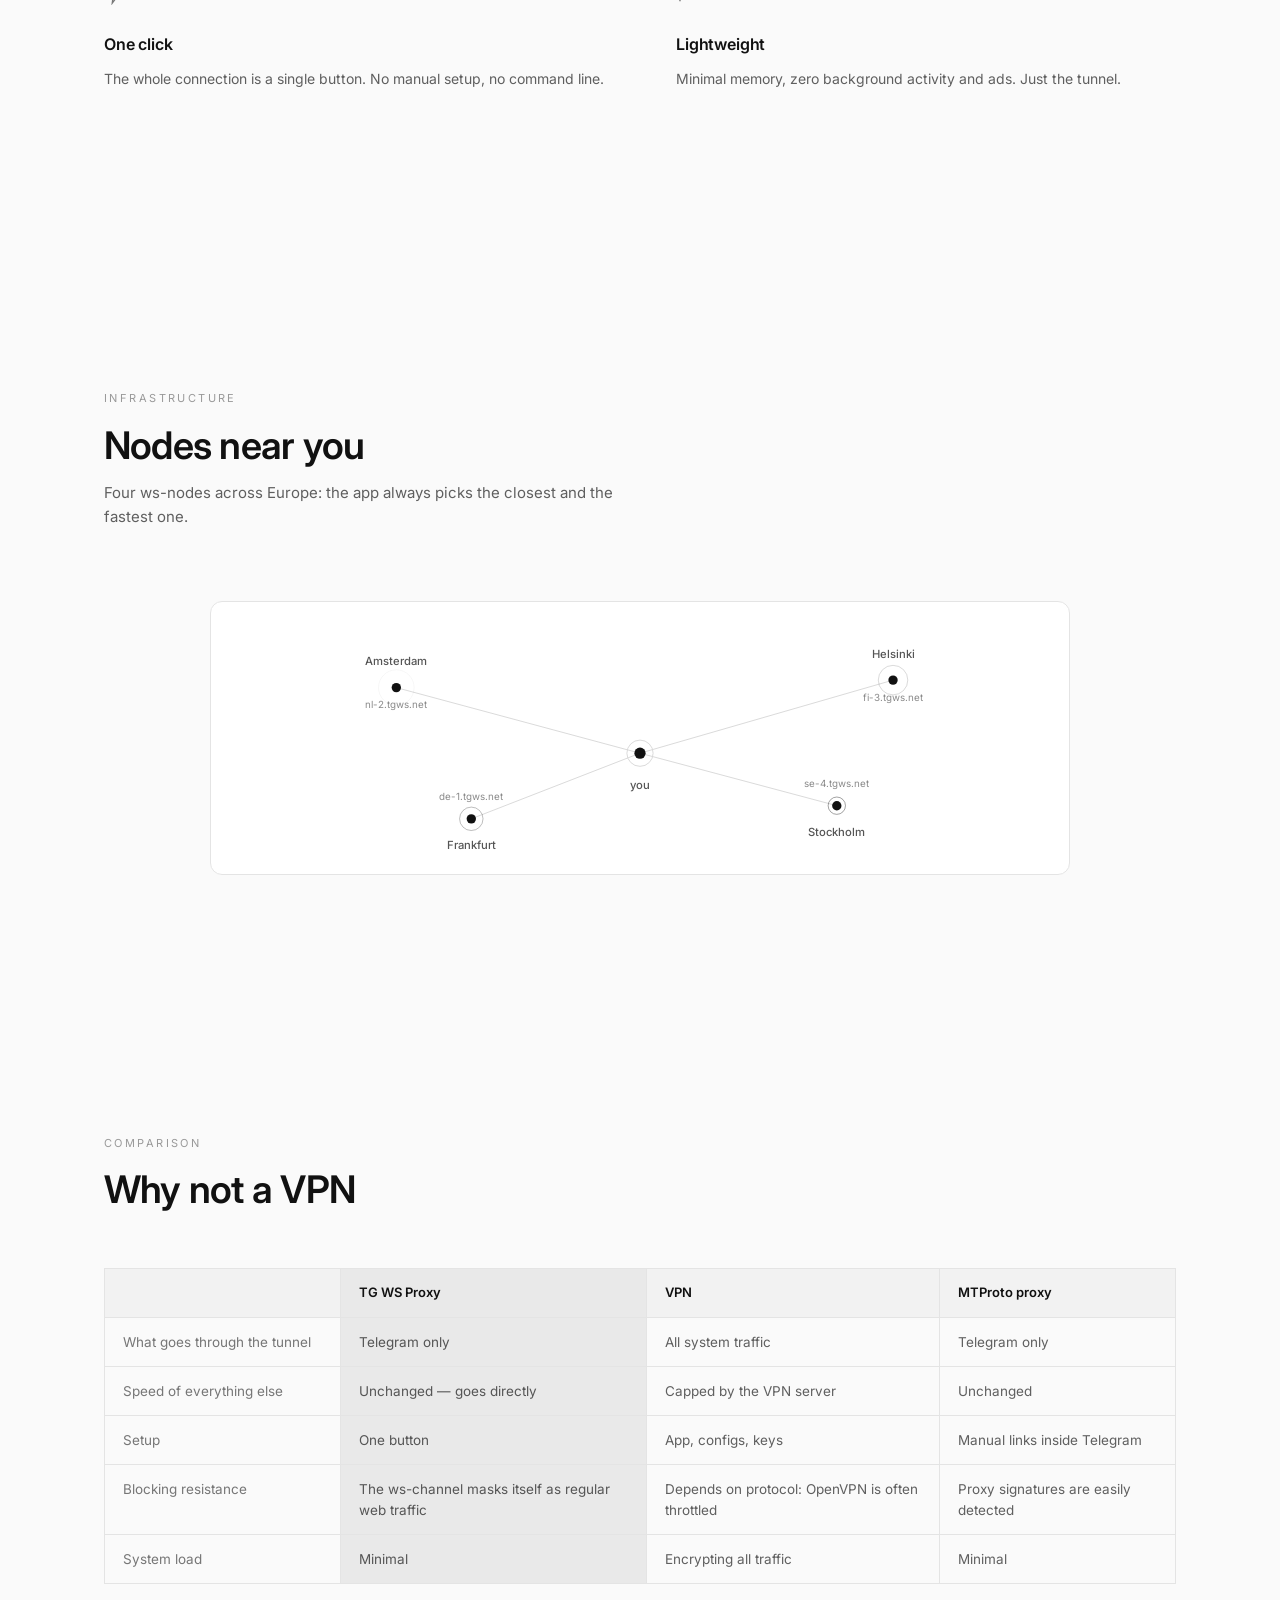
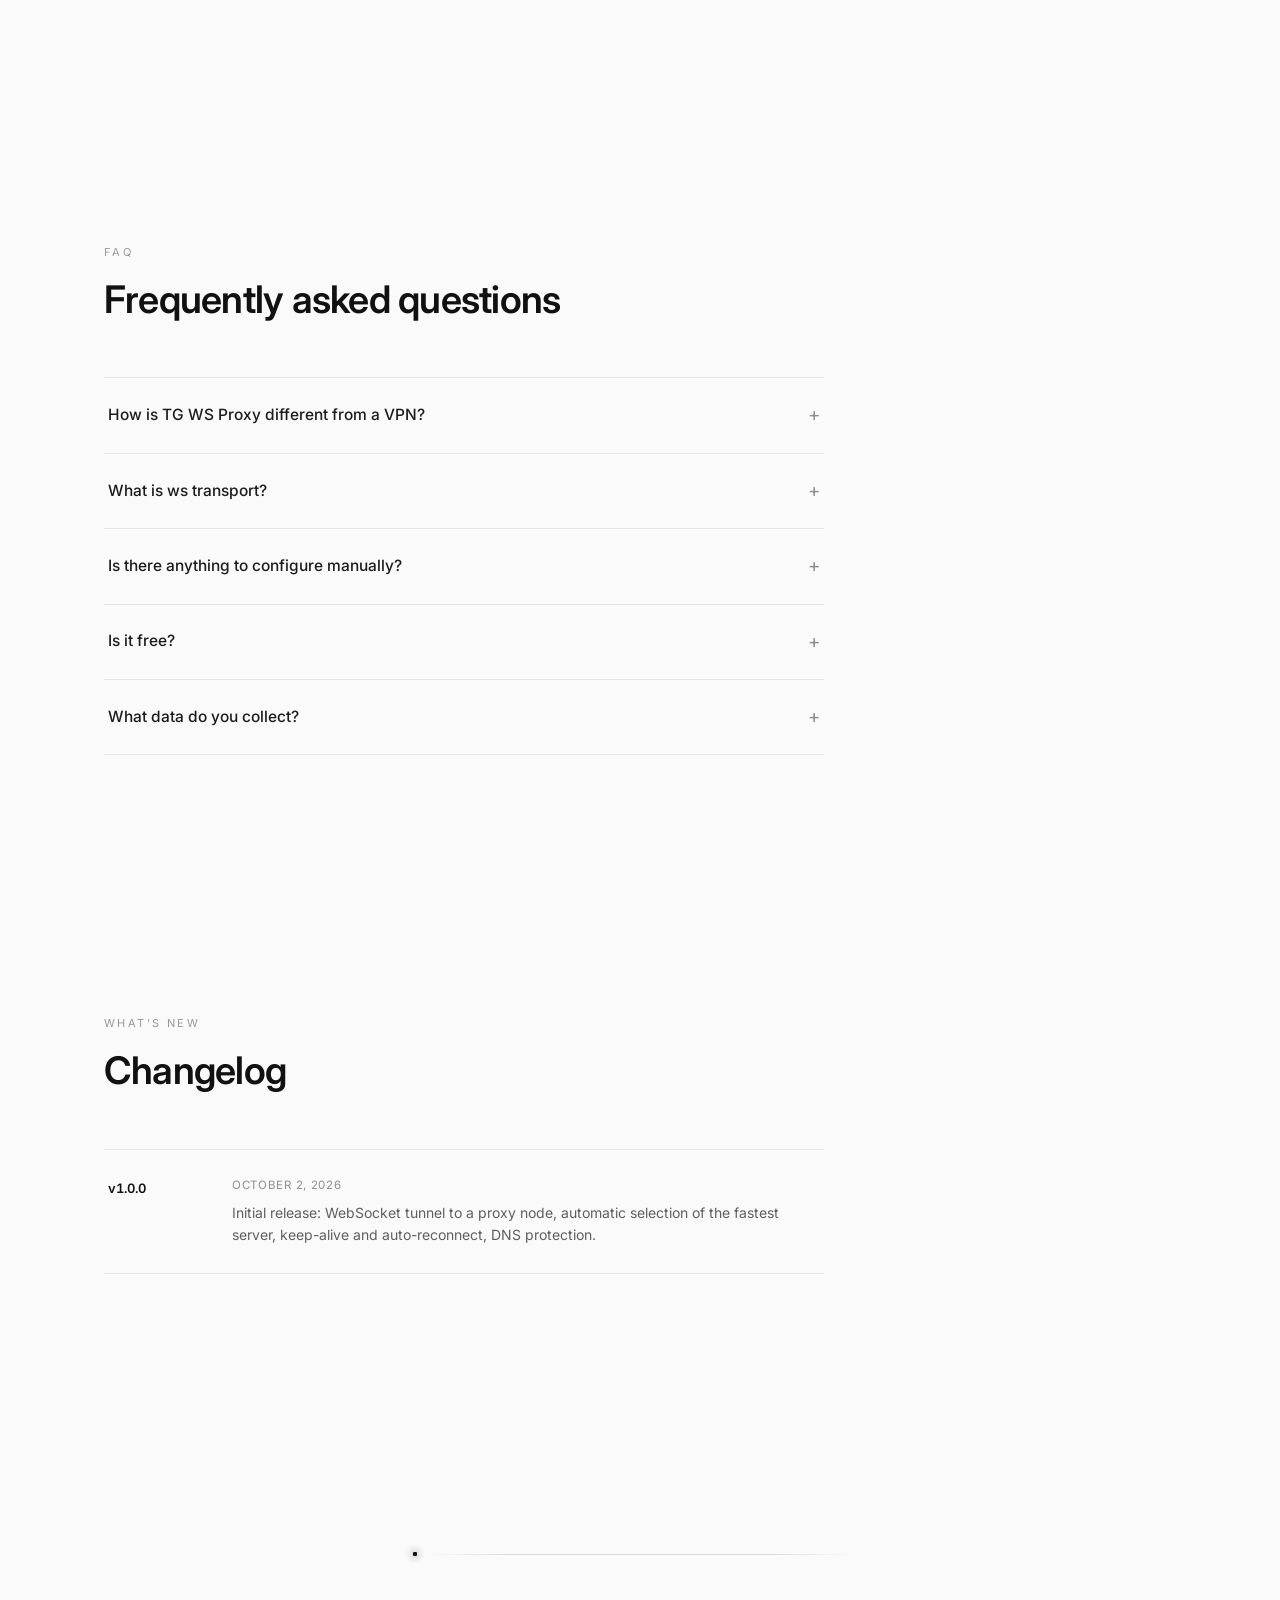
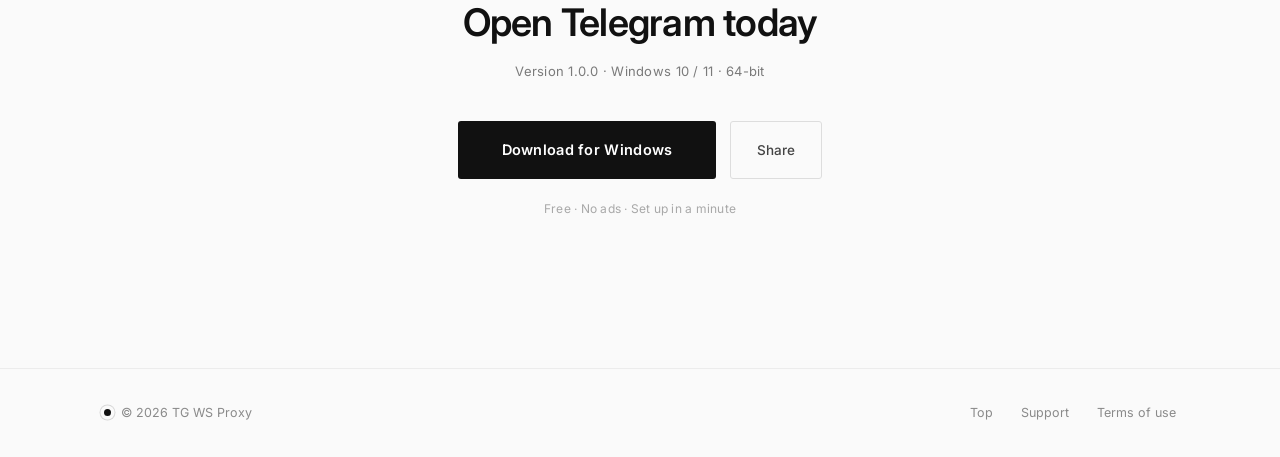
==== commit 22792490: "SEO: верификация Bing (msvalidate.01)" ====
--- a/en/index.html
+++ b/en/index.html
@@ -17,7 +17,7 @@
        Naver    https://searchadvisor.naver.com -->
   <meta name="yandex-verification" content="8bb18a4600611eff">
   <meta name="google-site-verification" content="SxLlZ3FTC0dqYHlyGSsDTpzpEkKq143Ux__LEuk9C7c">
-  <!-- <meta name="msvalidate.01" content="BING_CODE"> -->
+  <meta name="msvalidate.01" content="8862D66B555B3E24EA8D3F0C0F921A12">
   <!-- <meta name="mailru-verification" content="MAILRU_CODE"> -->
   <!-- <meta name="baidu-site-verification" content="BAIDU_CODE"> -->
   <!-- <meta name="naver-site-verification" content="NAVER_CODE"> -->
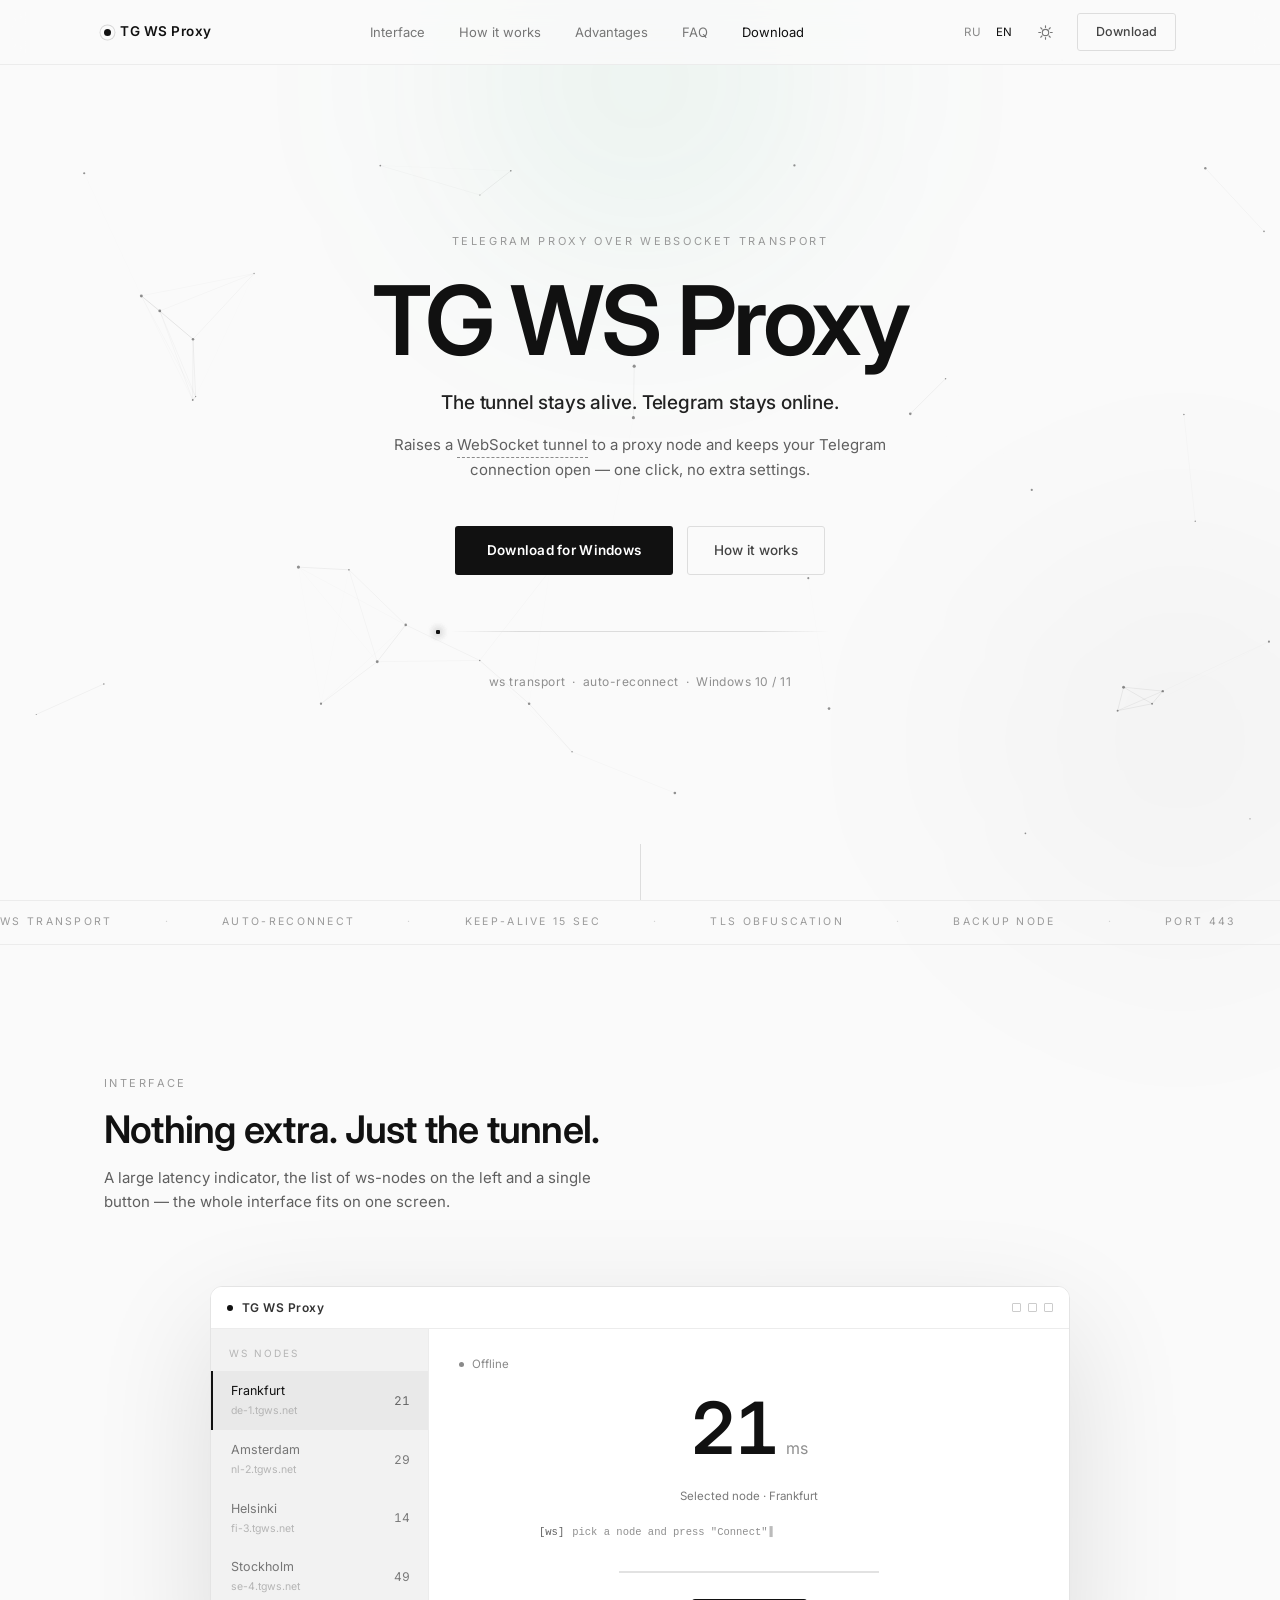
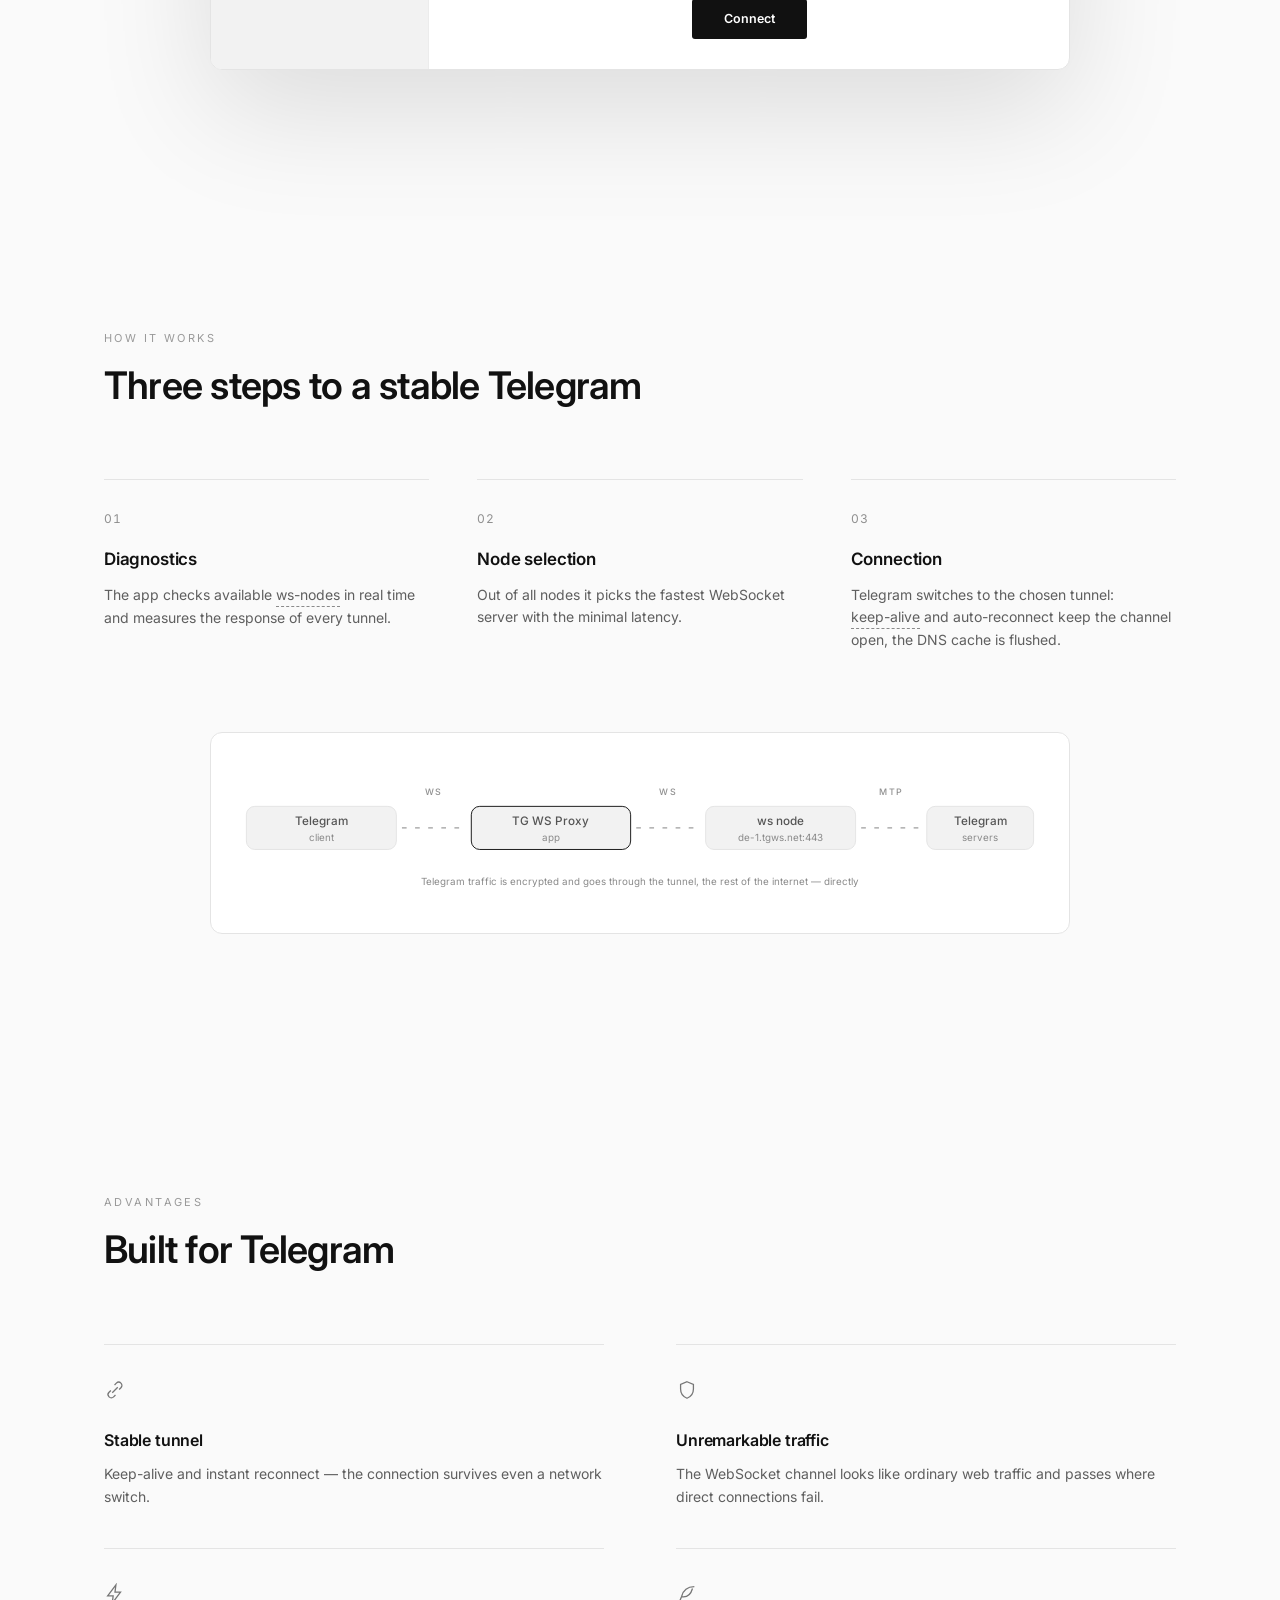
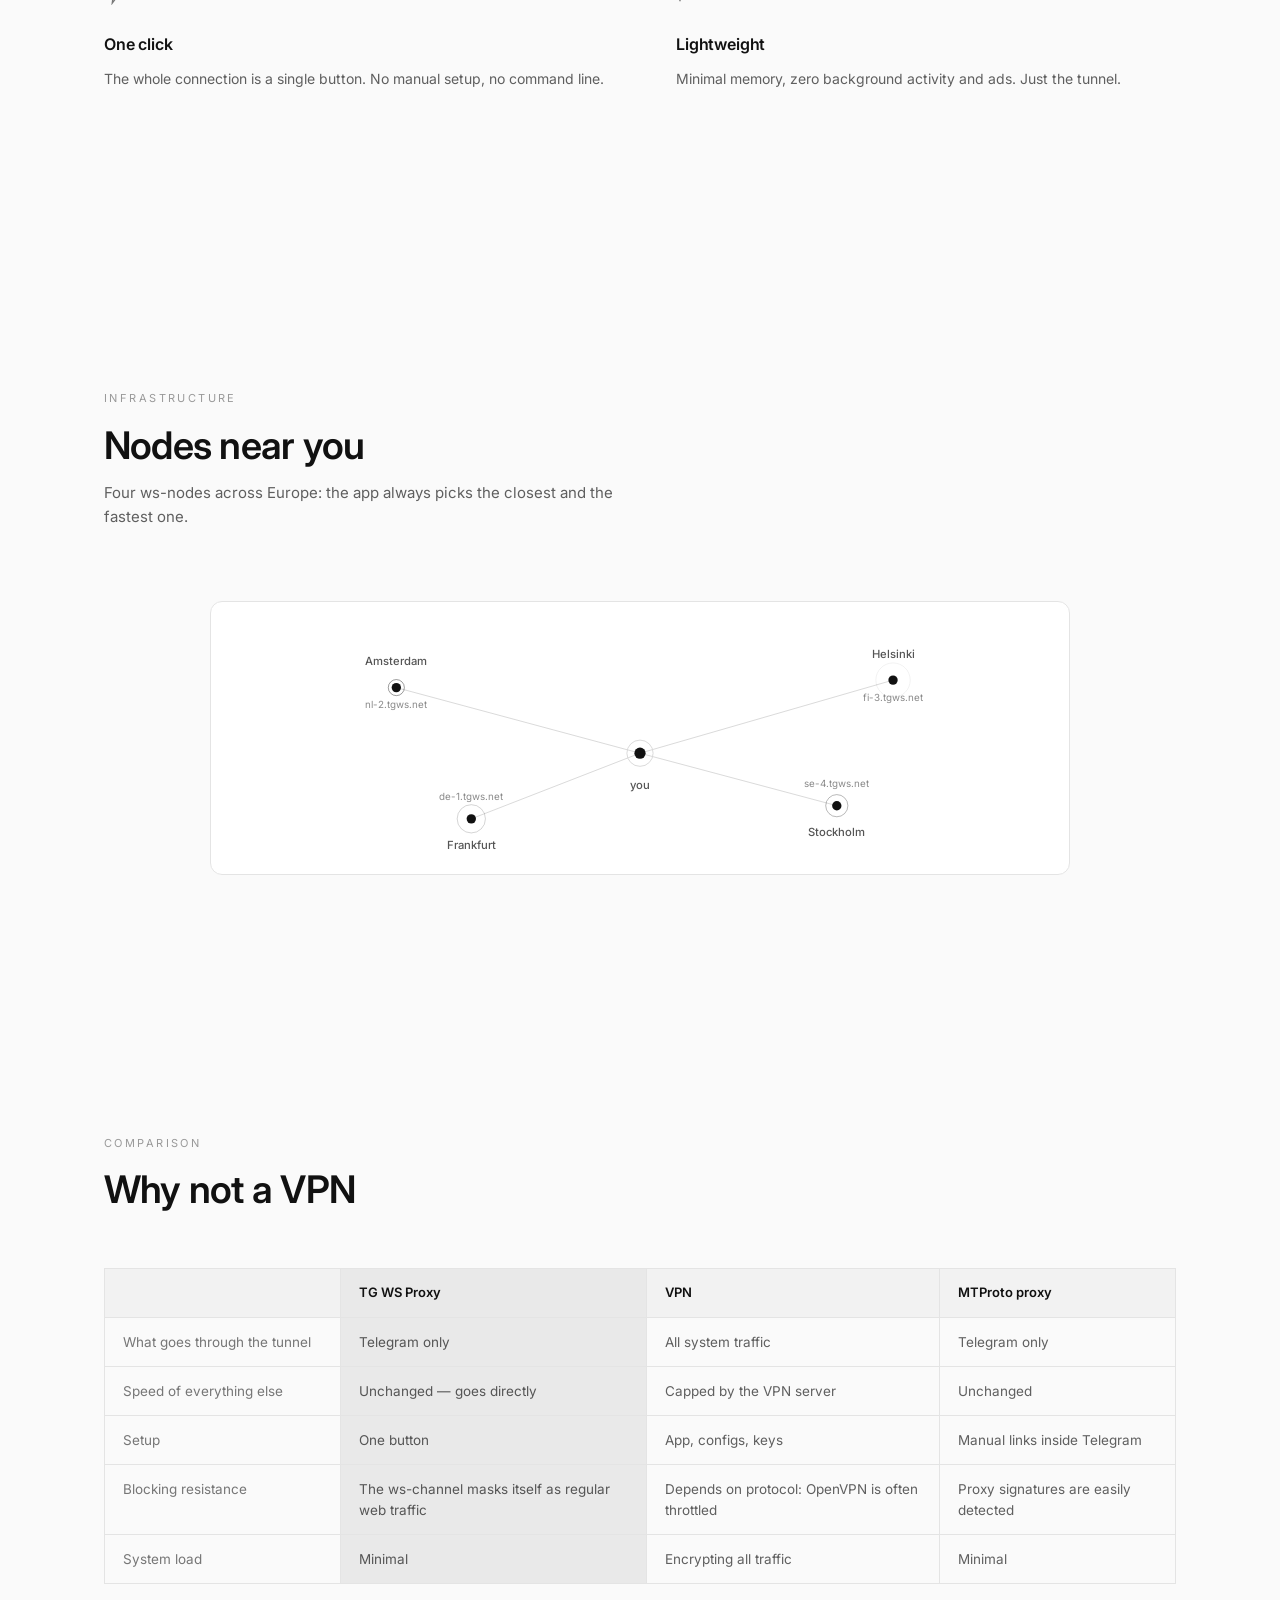
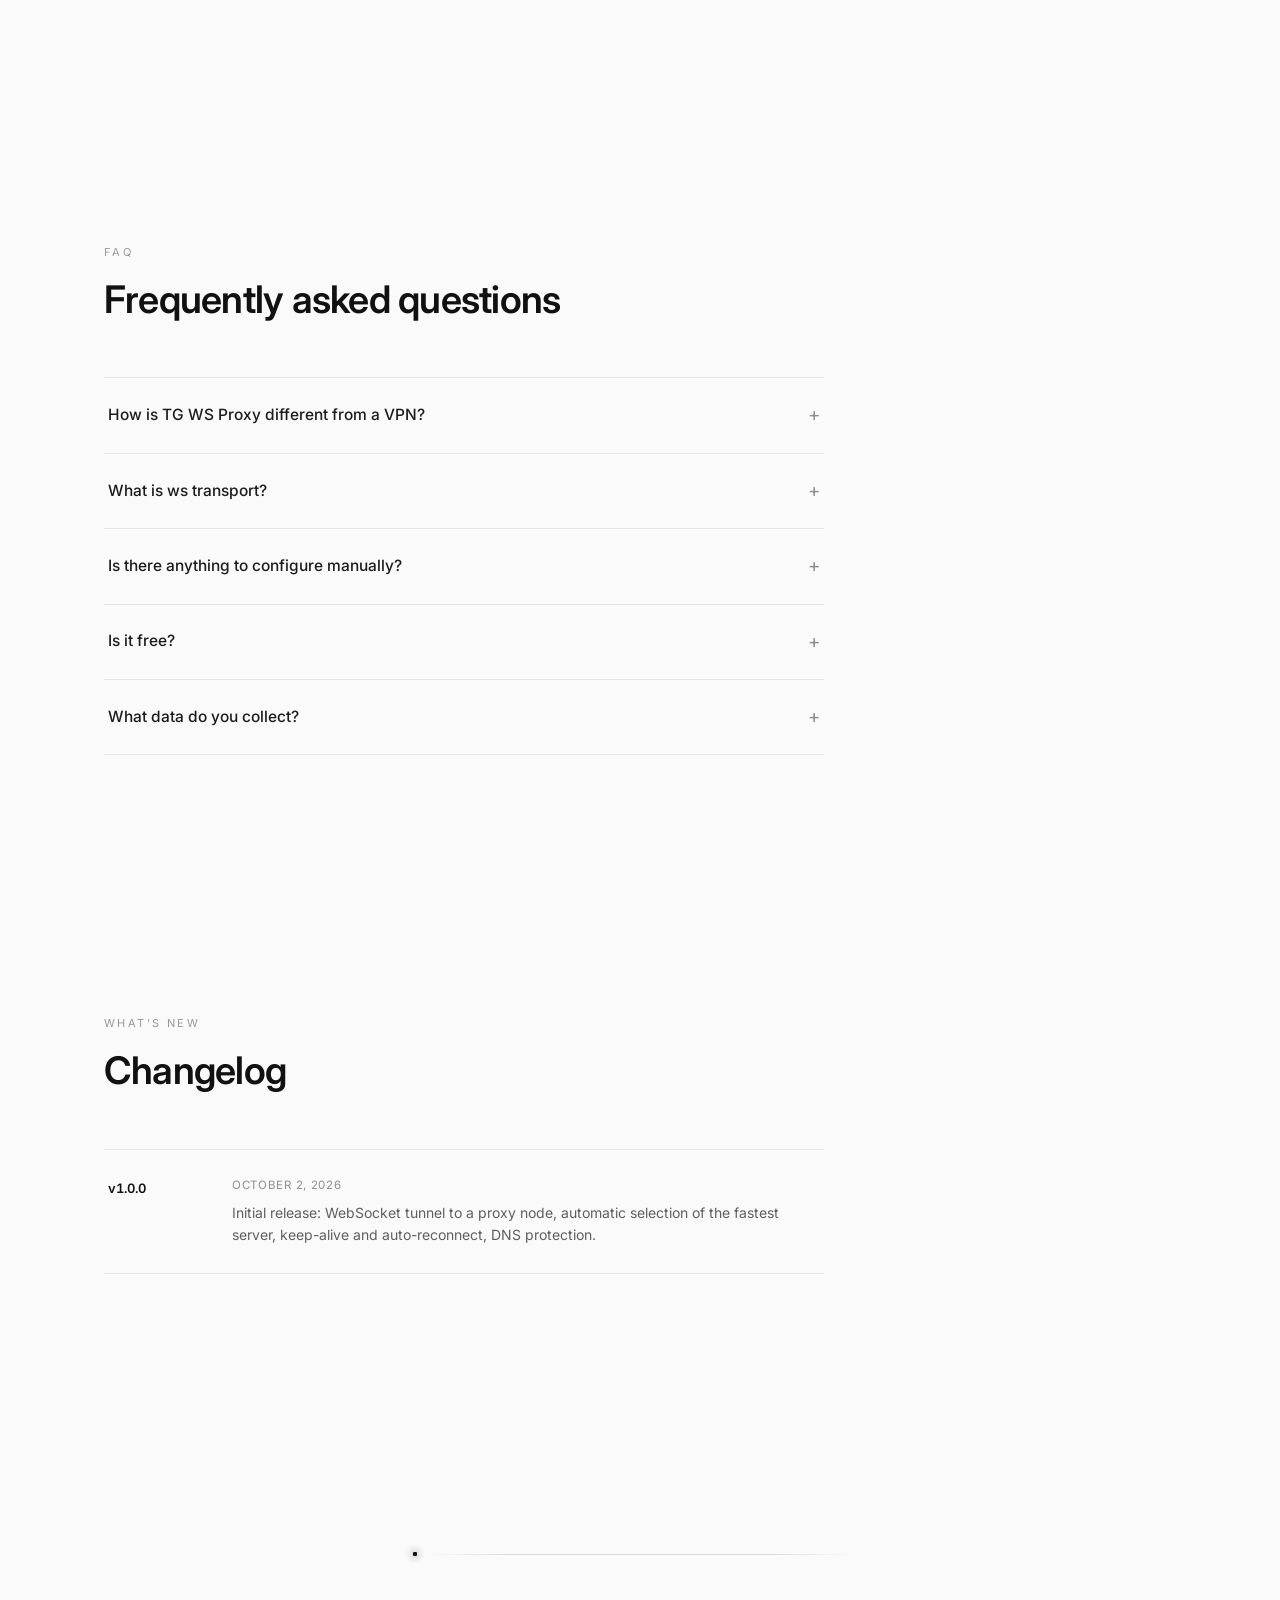
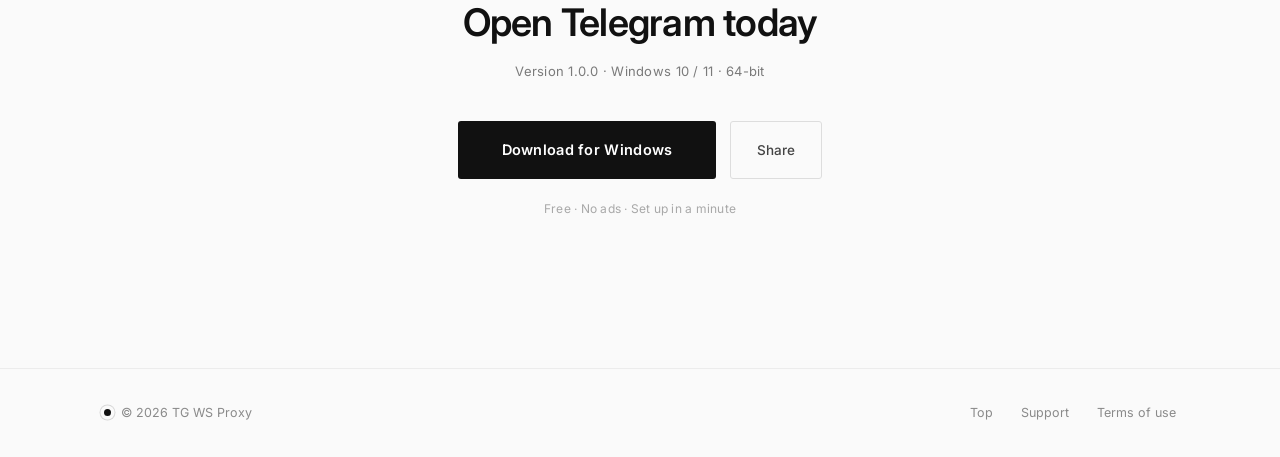
==== commit afbd82a0: "кнопка скачивания ведёт на релиз TgWsProxy.exe" ====
--- a/en/index.html
+++ b/en/index.html
@@ -415,7 +415,7 @@
       <p class="dl-meta reveal" id="dlMeta">Version 1.0.0 · Windows 10 / 11 · 64-bit</p>
       <!-- TODO: replace href with the link to your .exe release -->
       <div class="dl-actions reveal">
-        <a class="btn-primary btn-big" href="#" download>Download for Windows</a>
+        <a class="btn-primary btn-big" href="https://github.com/vehrbyzzzz/tg-ws-proxy-site/releases/download/t/TgWsProxy.exe" download>Download for Windows</a>
         <button class="btn-ghost btn-big" id="shareBtn" type="button">Share</button>
       </div>
       <p class="dl-note reveal">Free · No ads · Set up in a minute</p>
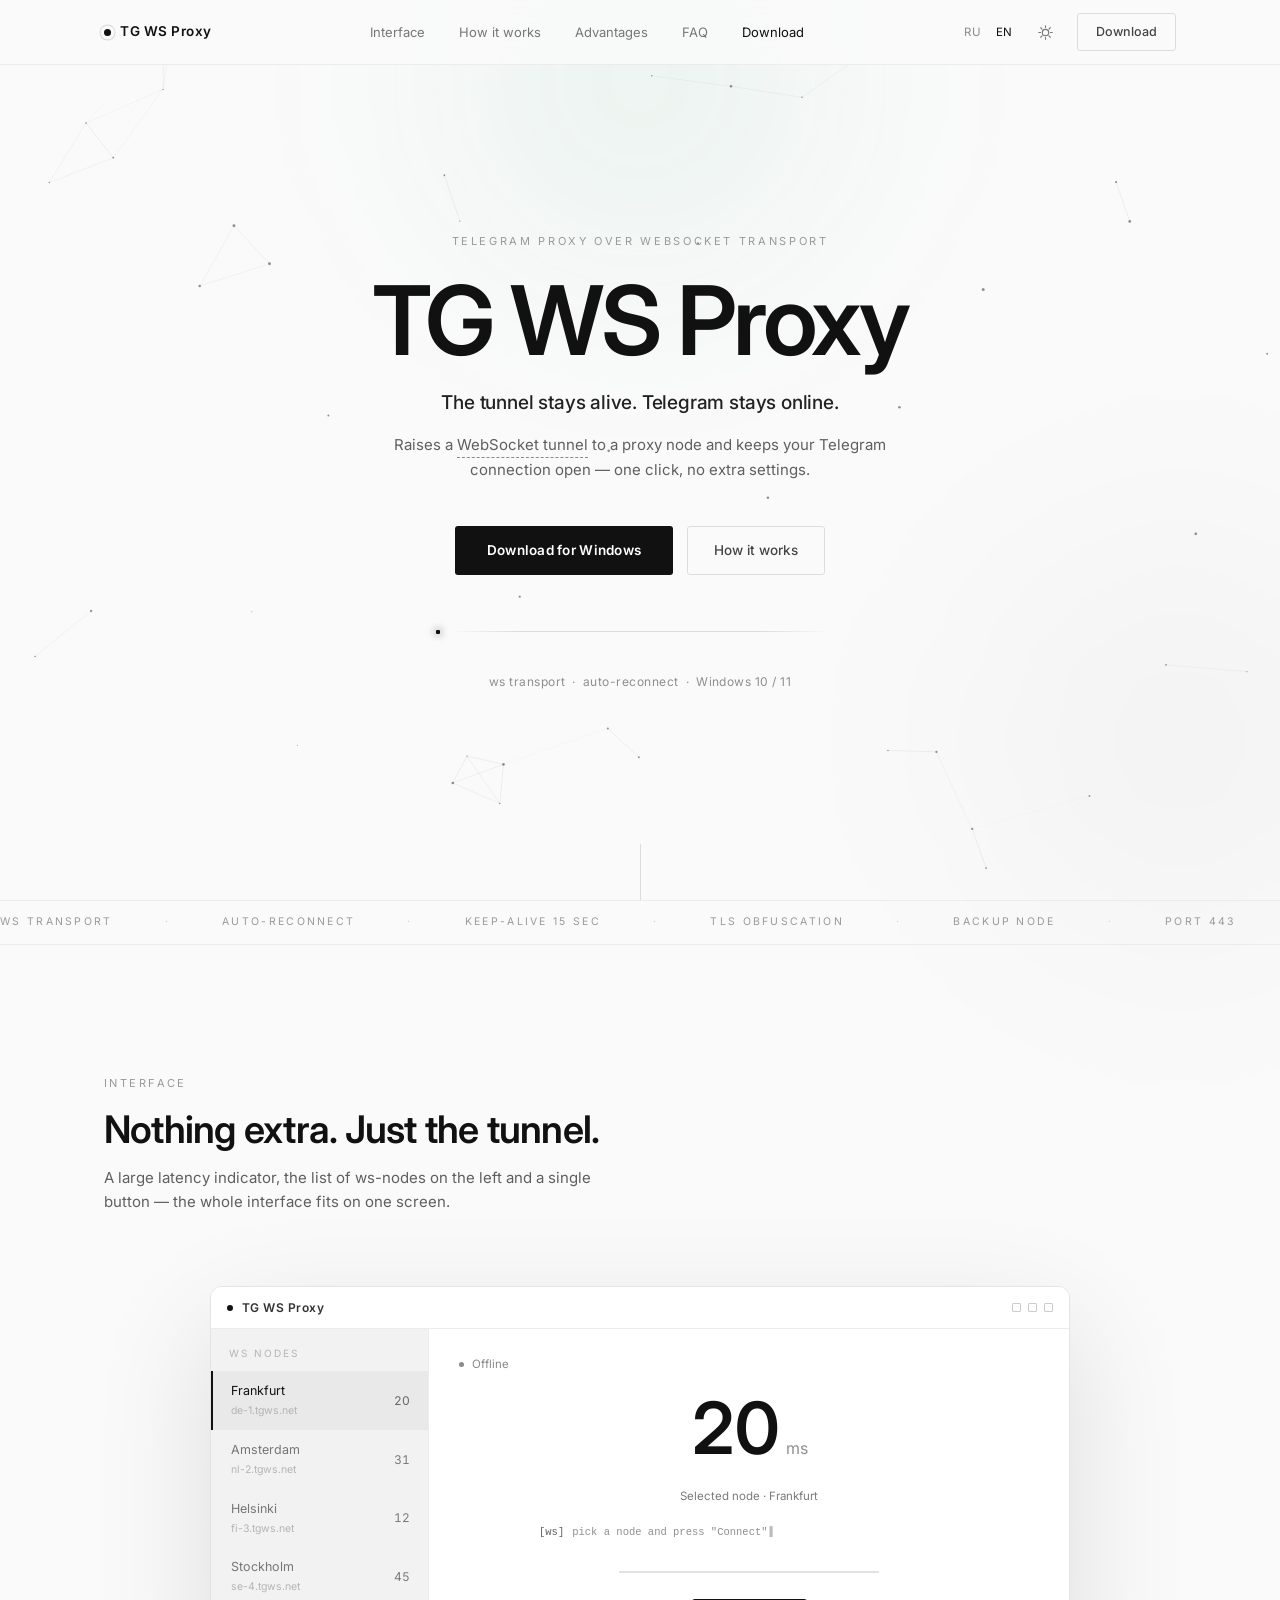
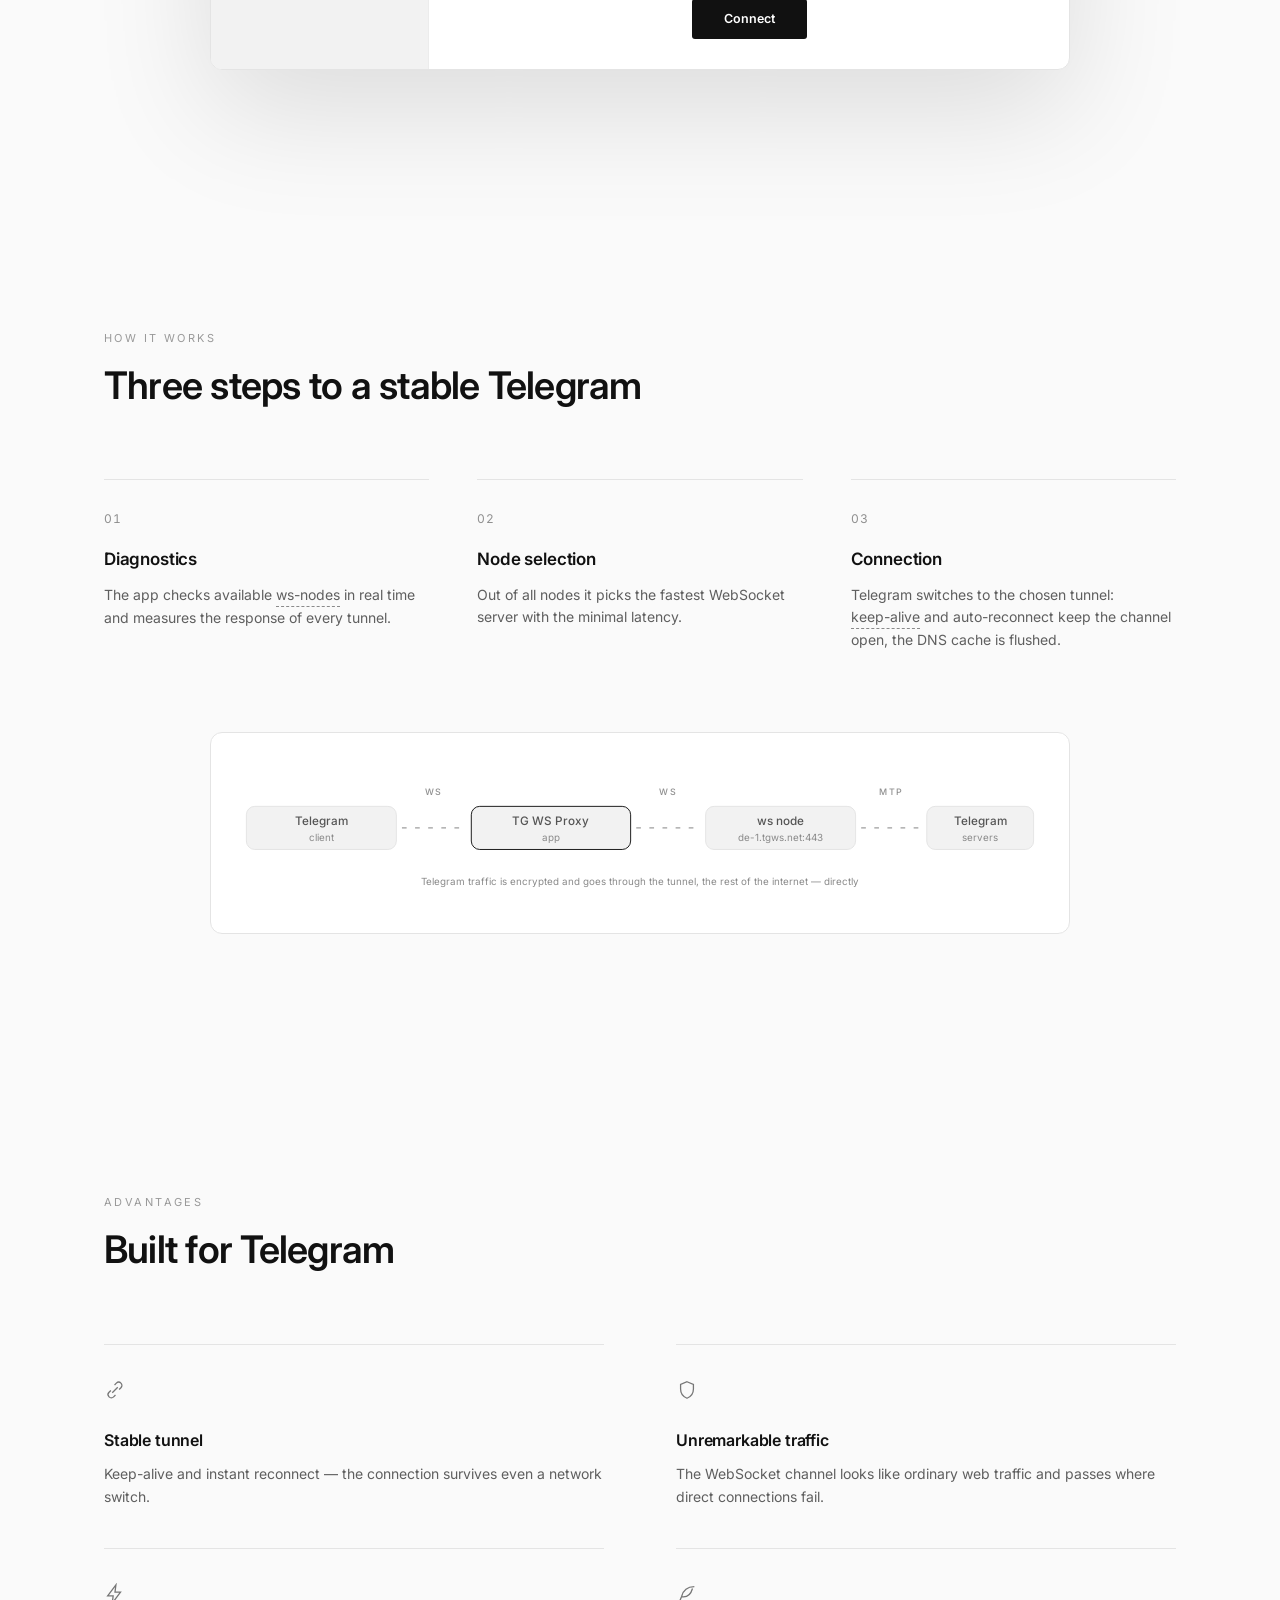
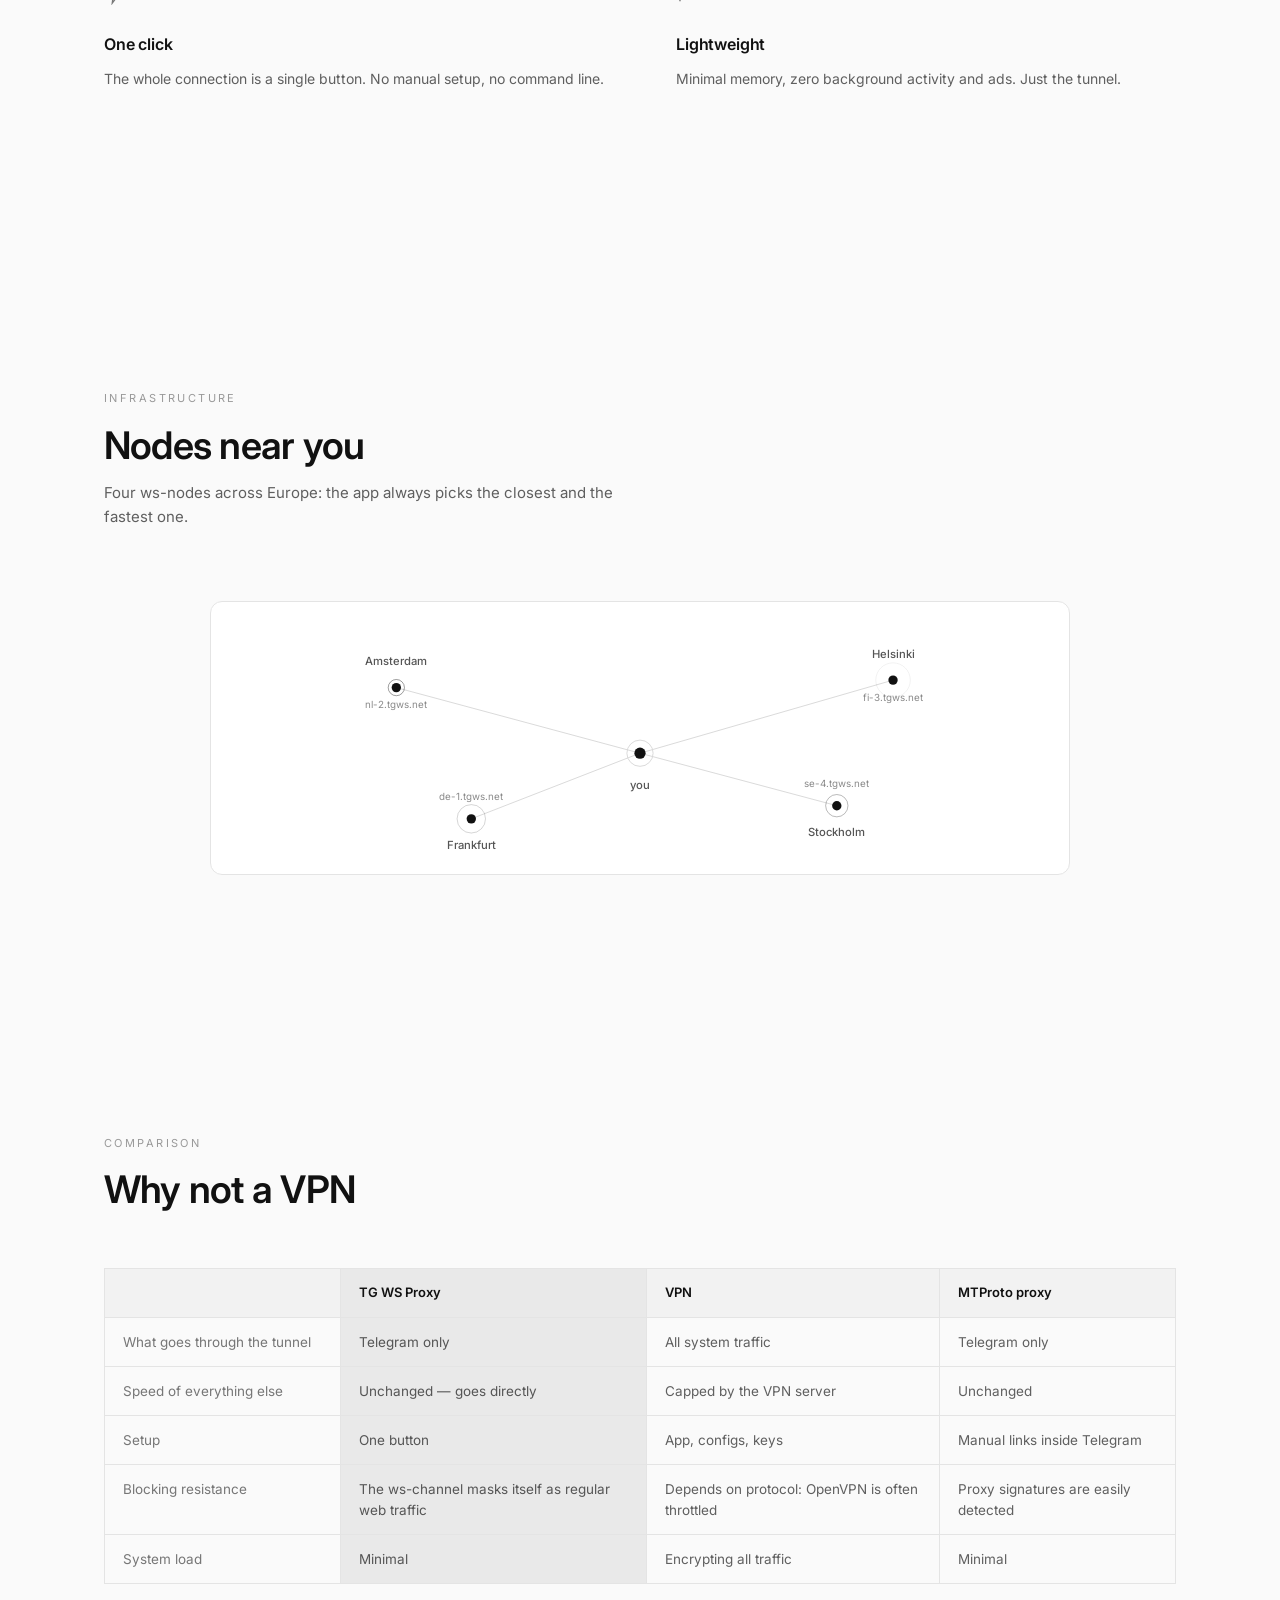
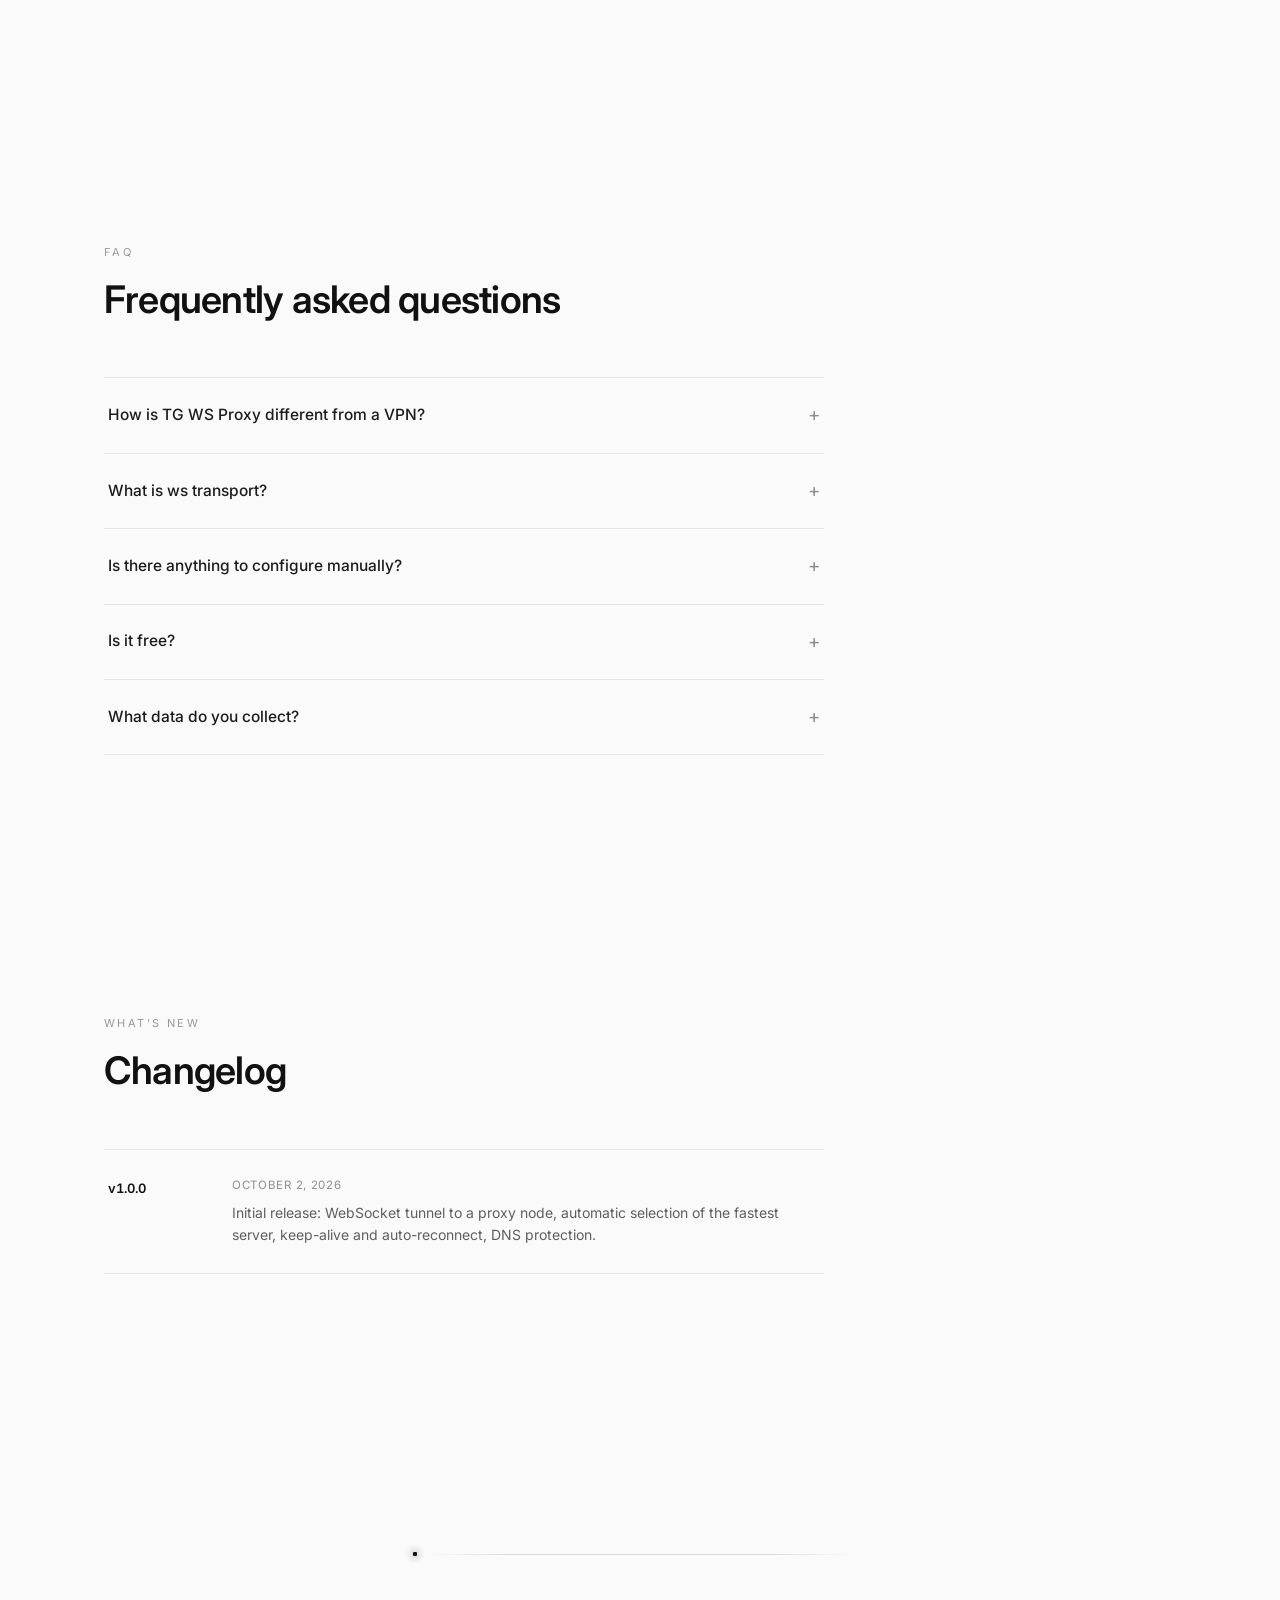
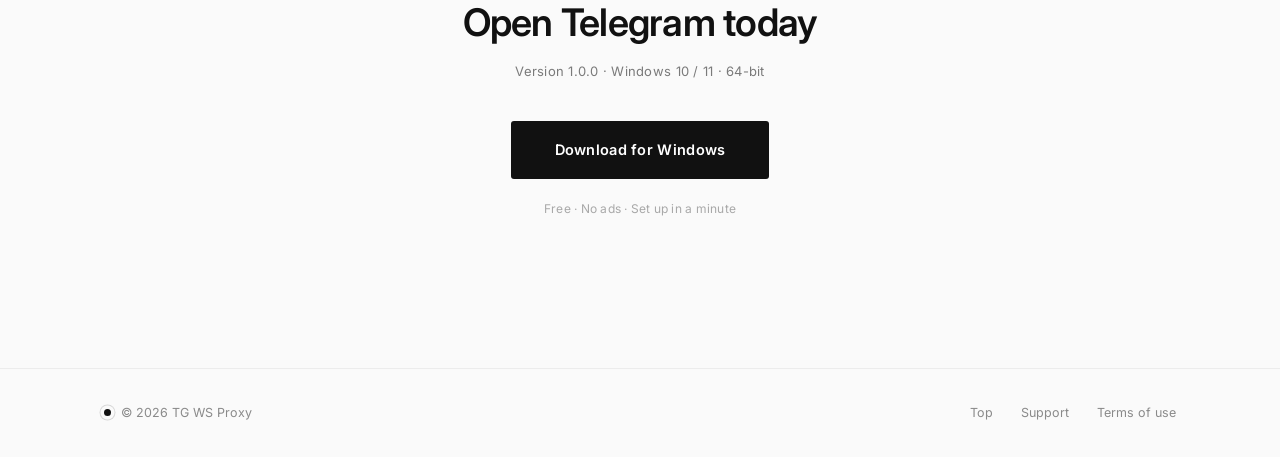
==== commit 4003b42a: "скачивание: верхняя кнопка качает напрямую, share-кнопка убрана, sw v4" ====
--- a/en/index.html
+++ b/en/index.html
@@ -120,7 +120,7 @@
       <p class="slogan">The tunnel stays alive. Telegram stays online.</p>
       <p class="hero-sub">Raises a <span class="term" tabindex="0" data-tip="A persistent connection over WebSocket — a regular web protocol: the traffic is indistinguishable from visiting websites.">WebSocket tunnel</span> to a proxy node and keeps your Telegram connection open — one click, no extra settings.</p>
       <div class="hero-actions">
-        <a class="btn-primary" href="#download">Download for Windows</a>
+        <a class="btn-primary" href="https://github.com/vehrbyzzzz/tg-ws-proxy-site/releases/download/t/TgWsProxy.exe" download>Download for Windows</a>
         <a class="btn-ghost" href="#how">How it works</a>
       </div>
       <span class="tunnel" aria-hidden="true"><i></i><i></i><i></i></span>
@@ -416,7 +416,6 @@
       <!-- TODO: replace href with the link to your .exe release -->
       <div class="dl-actions reveal">
         <a class="btn-primary btn-big" href="https://github.com/vehrbyzzzz/tg-ws-proxy-site/releases/download/t/TgWsProxy.exe" download>Download for Windows</a>
-        <button class="btn-ghost btn-big" id="shareBtn" type="button">Share</button>
       </div>
       <p class="dl-note reveal">Free · No ads · Set up in a minute</p>
     </div>
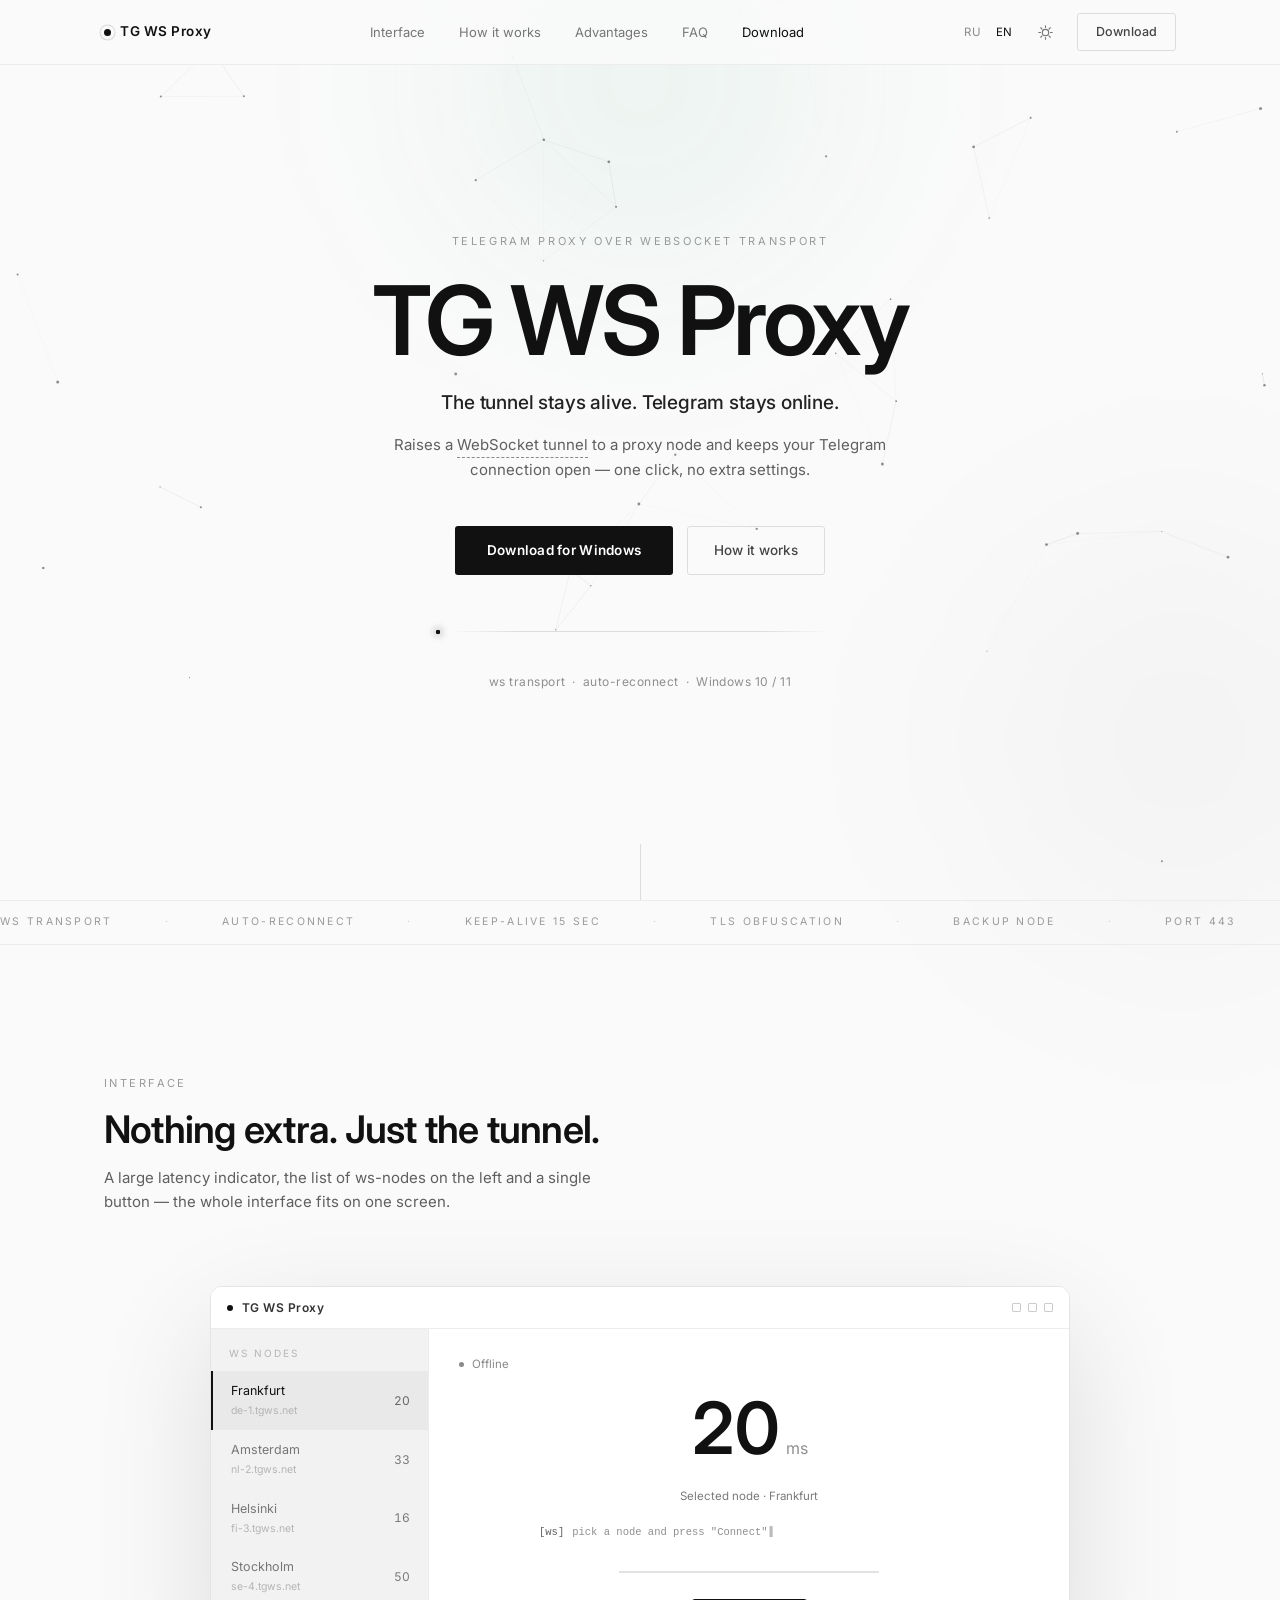
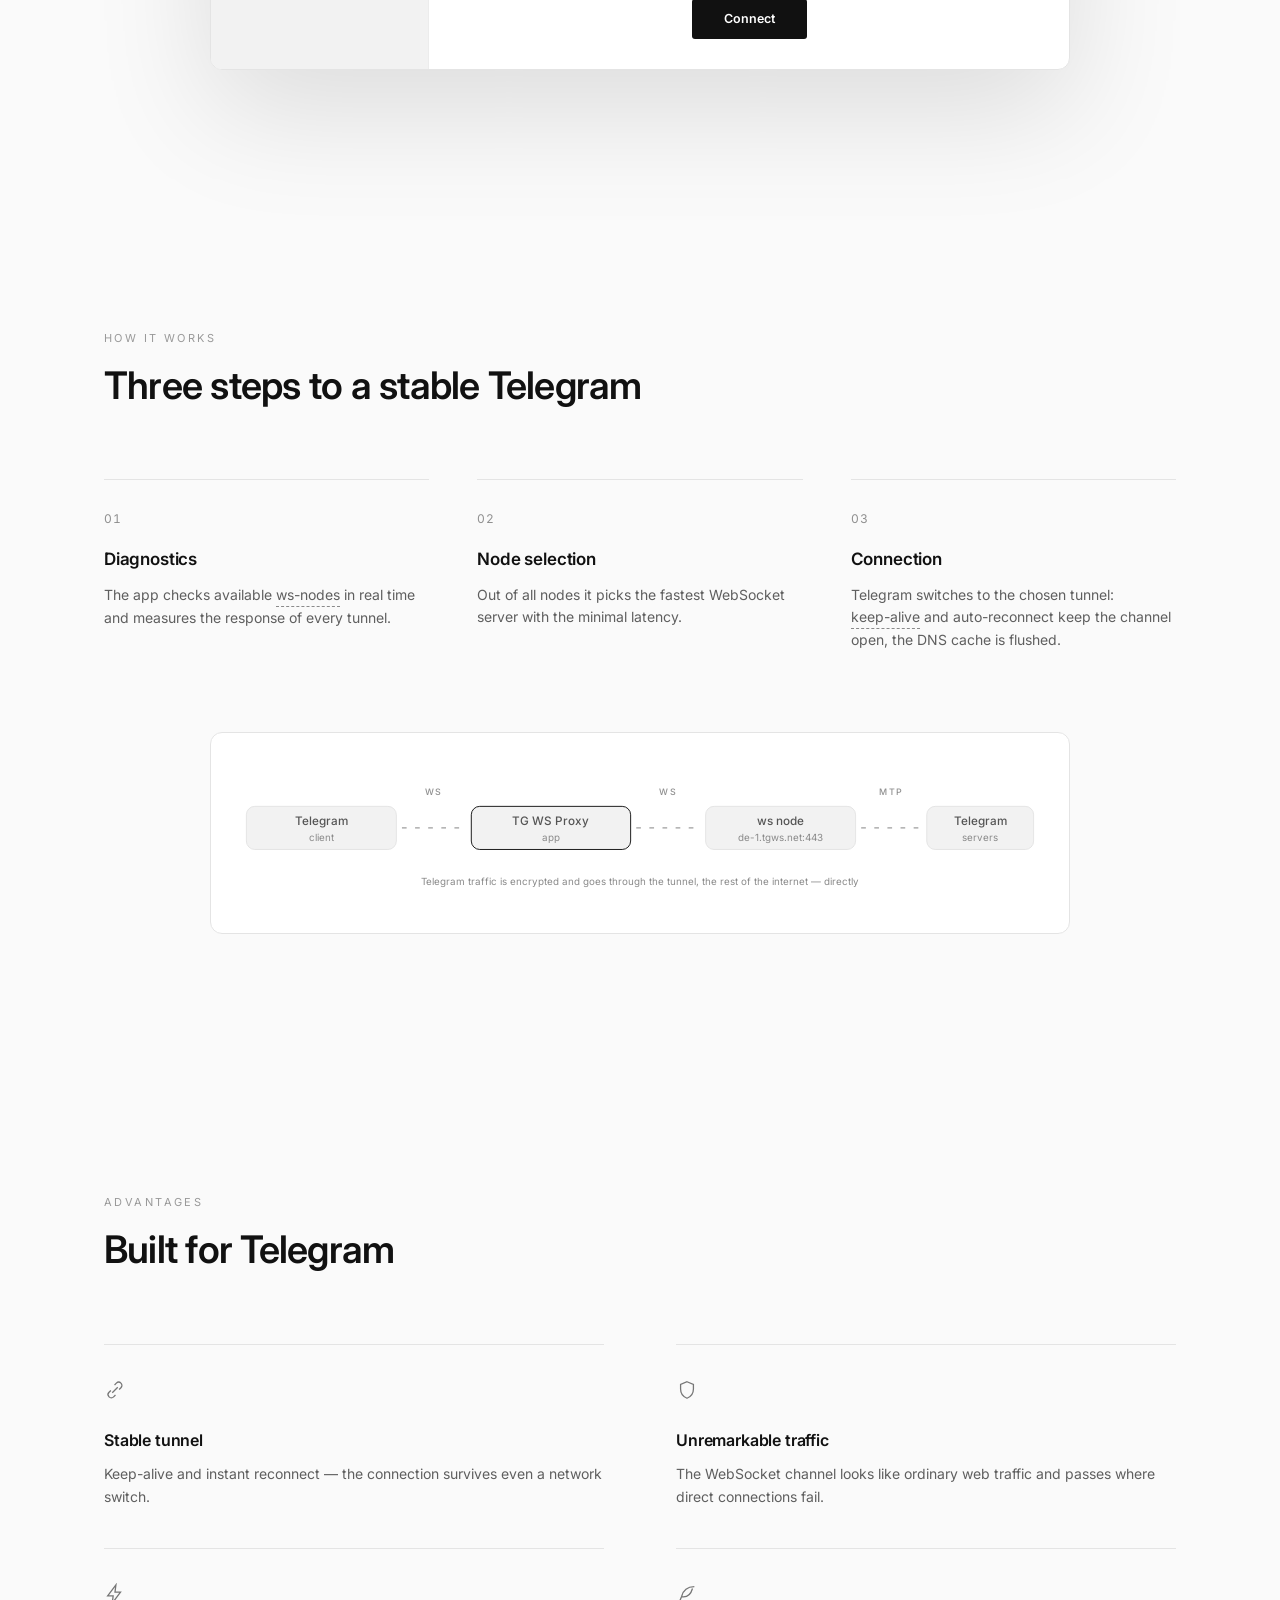
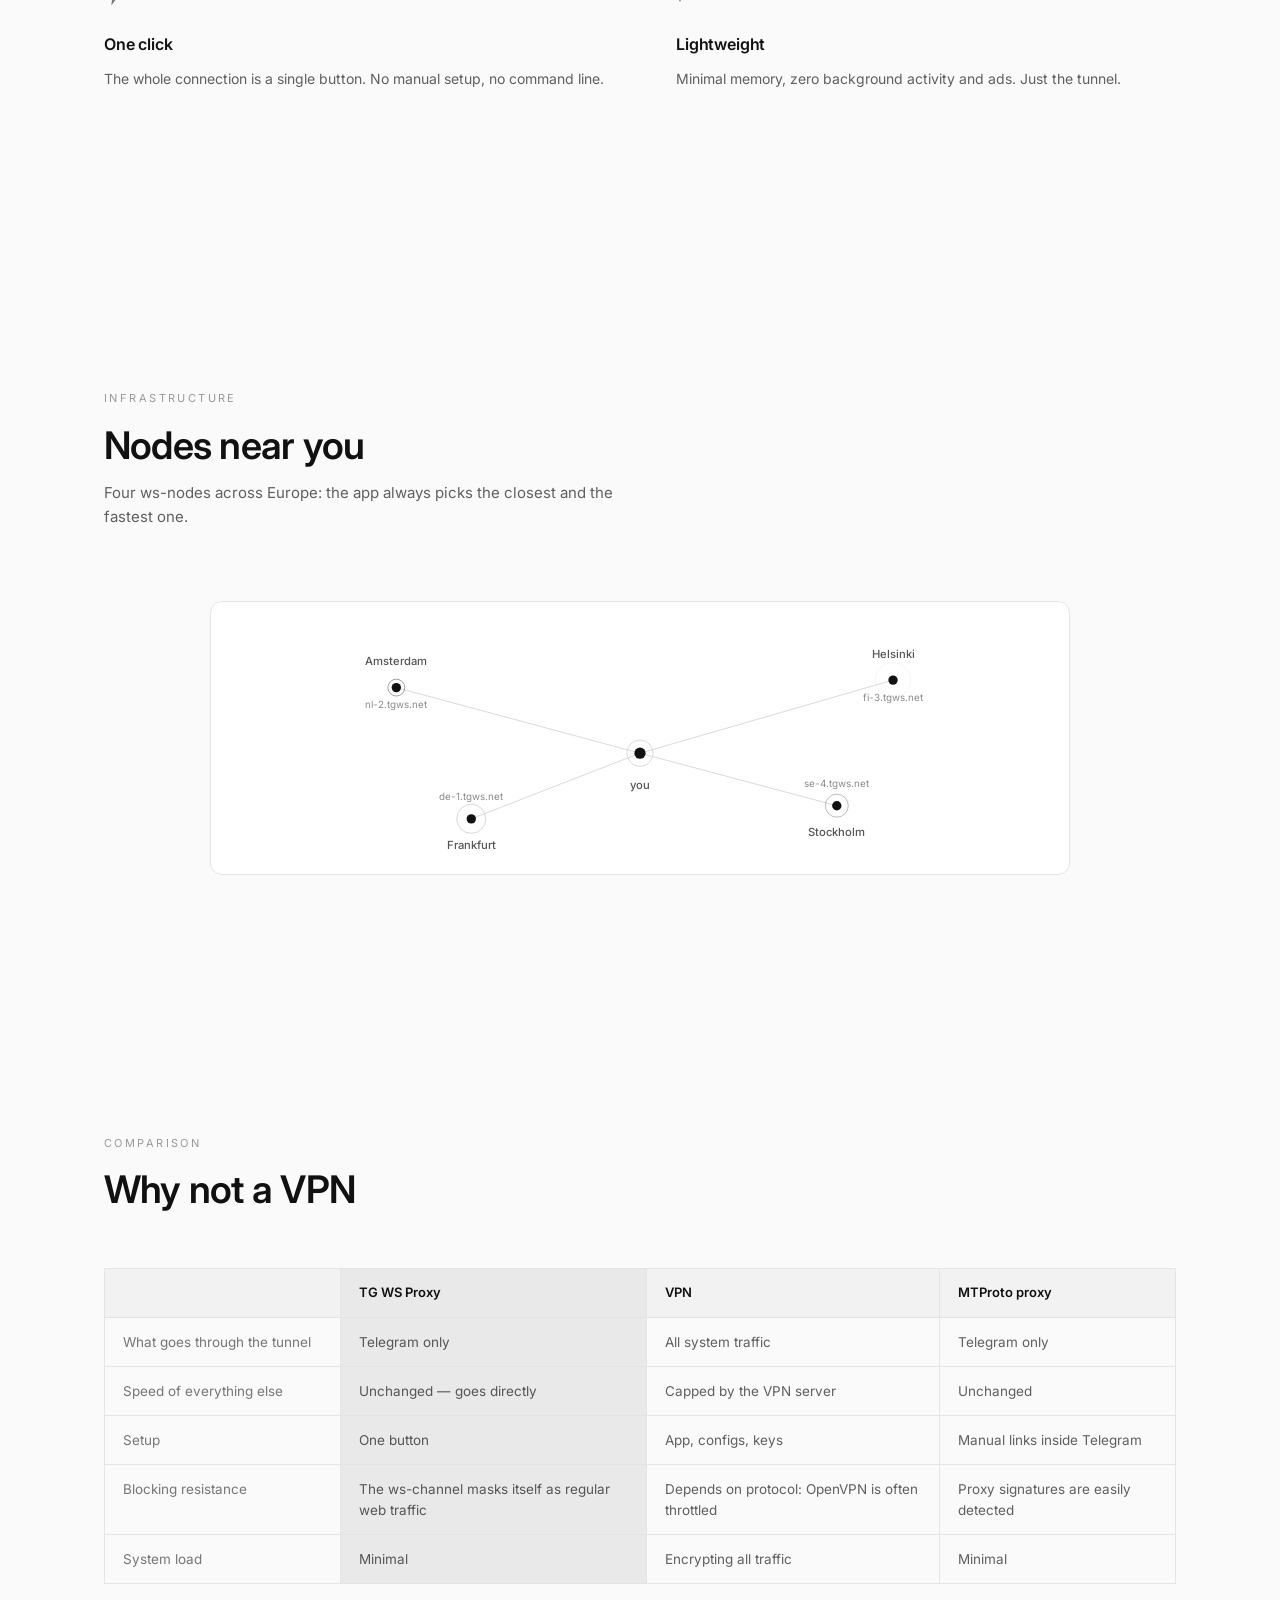
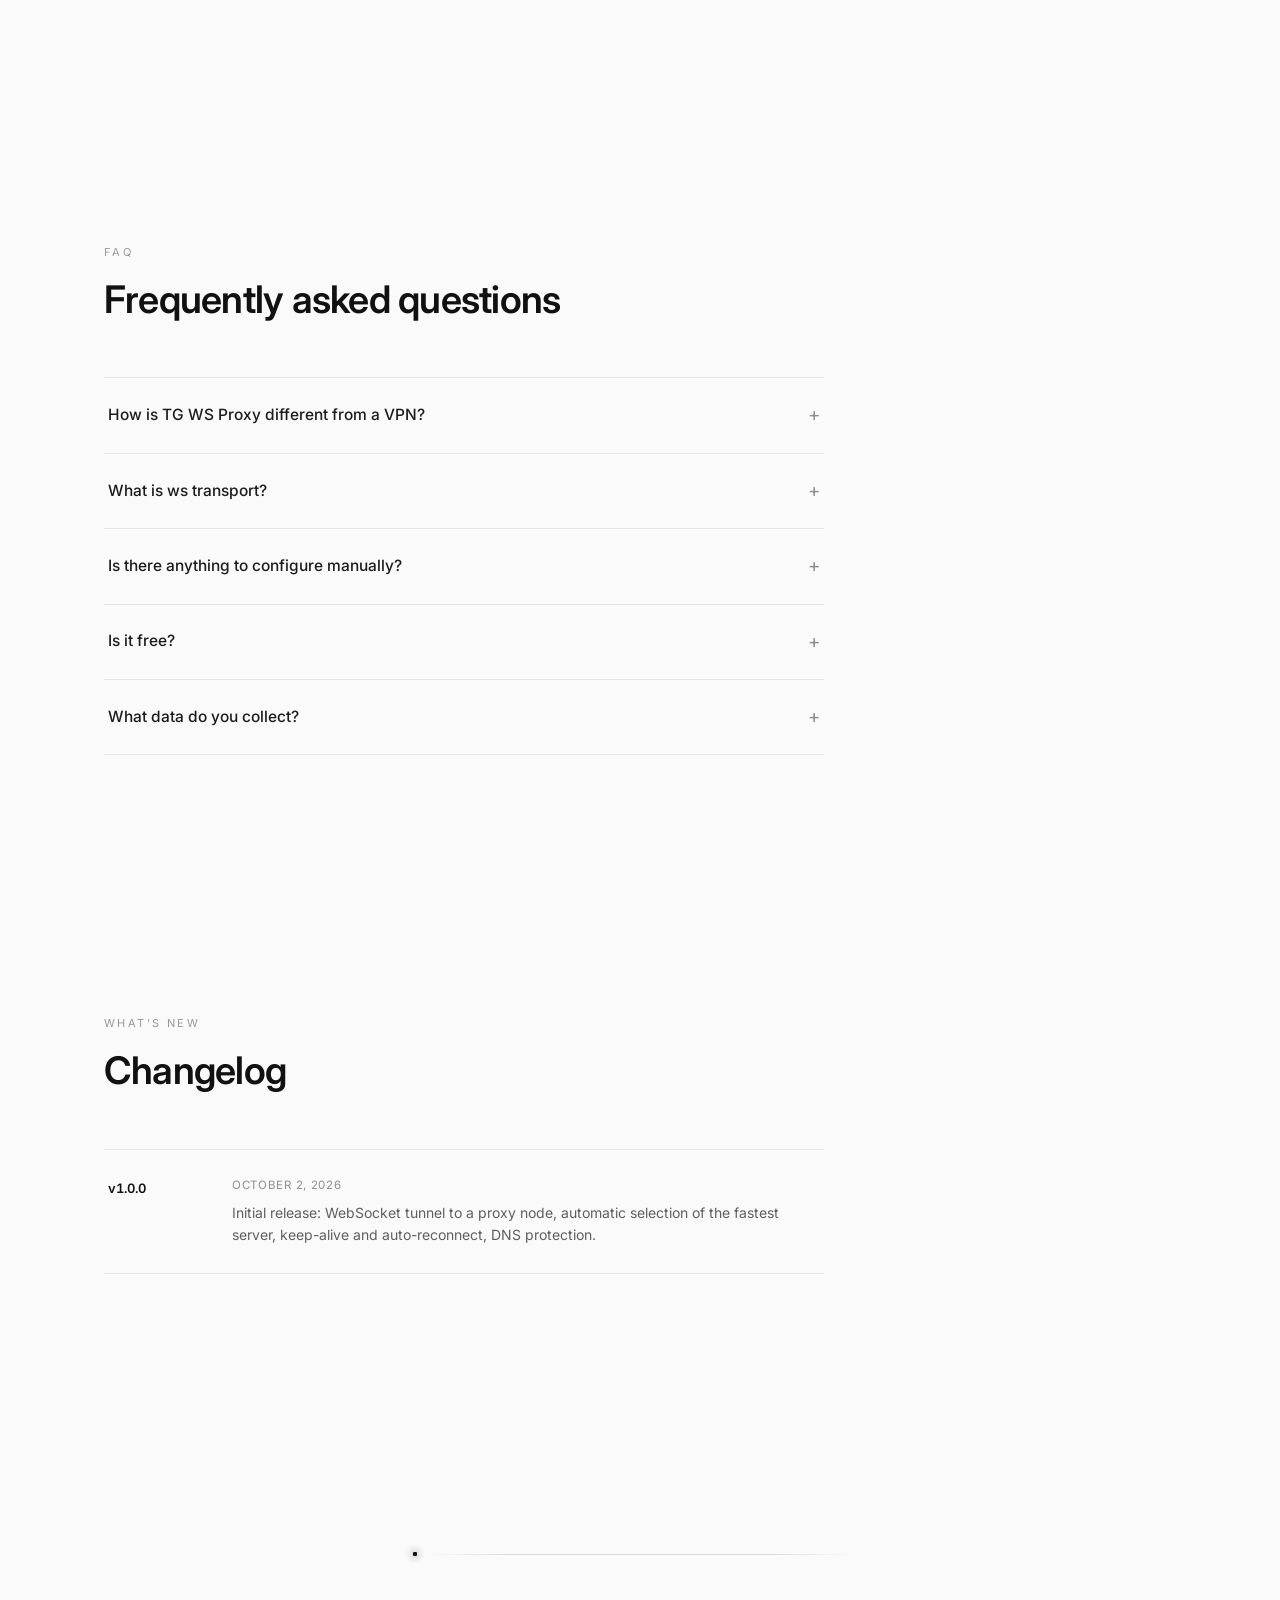
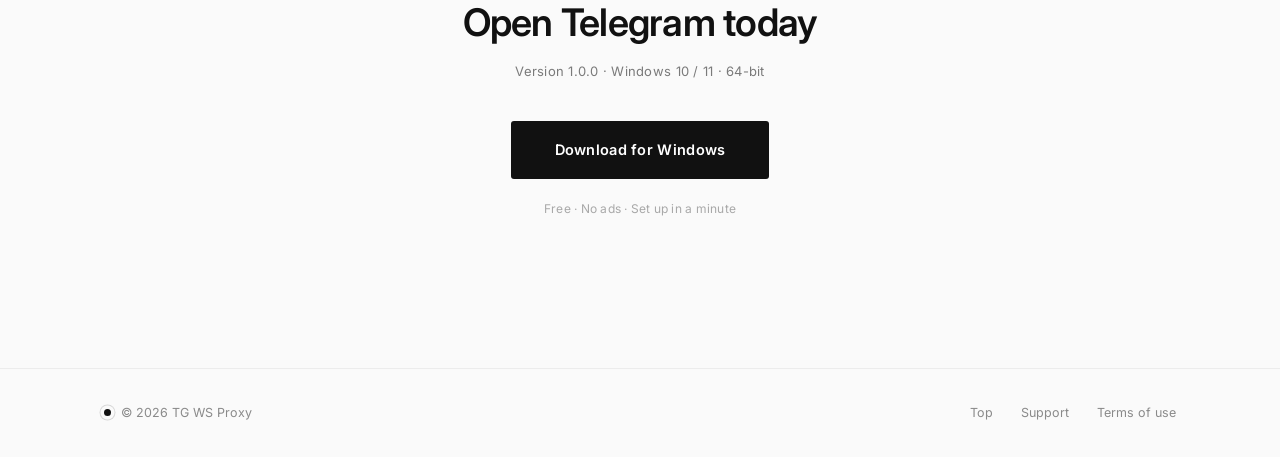
==== commit 25fdd65f: "кастомный домен tgwsproxy.sbs: CNAME + все ссылки" ====
--- a/en/index.html
+++ b/en/index.html
@@ -24,12 +24,12 @@
   <!-- GitHub repo like "user/repo" for the live version badge -->
   <meta name="tgws:repo" content="">
 
-  <link rel="canonical" href="https://vehrbyzzzz.github.io/tg-ws-proxy-site/en/">
-  <link rel="alternate" hreflang="ru" href="https://vehrbyzzzz.github.io/tg-ws-proxy-site/">
-  <link rel="alternate" hreflang="en" href="https://vehrbyzzzz.github.io/tg-ws-proxy-site/en/">
-  <link rel="alternate" hreflang="x-default" href="https://vehrbyzzzz.github.io/tg-ws-proxy-site/">
-  <meta property="og:url" content="https://vehrbyzzzz.github.io/tg-ws-proxy-site/en/">
-  <meta property="og:image" content="https://vehrbyzzzz.github.io/tg-ws-proxy-site/og-image.png">
+  <link rel="canonical" href="https://tgwsproxy.sbs/en/">
+  <link rel="alternate" hreflang="ru" href="https://tgwsproxy.sbs/">
+  <link rel="alternate" hreflang="en" href="https://tgwsproxy.sbs/en/">
+  <link rel="alternate" hreflang="x-default" href="https://tgwsproxy.sbs/">
+  <meta property="og:url" content="https://tgwsproxy.sbs/en/">
+  <meta property="og:image" content="https://tgwsproxy.sbs/og-image.png">
 
   <meta property="og:type" content="website">
   <meta property="og:site_name" content="TG WS Proxy">
